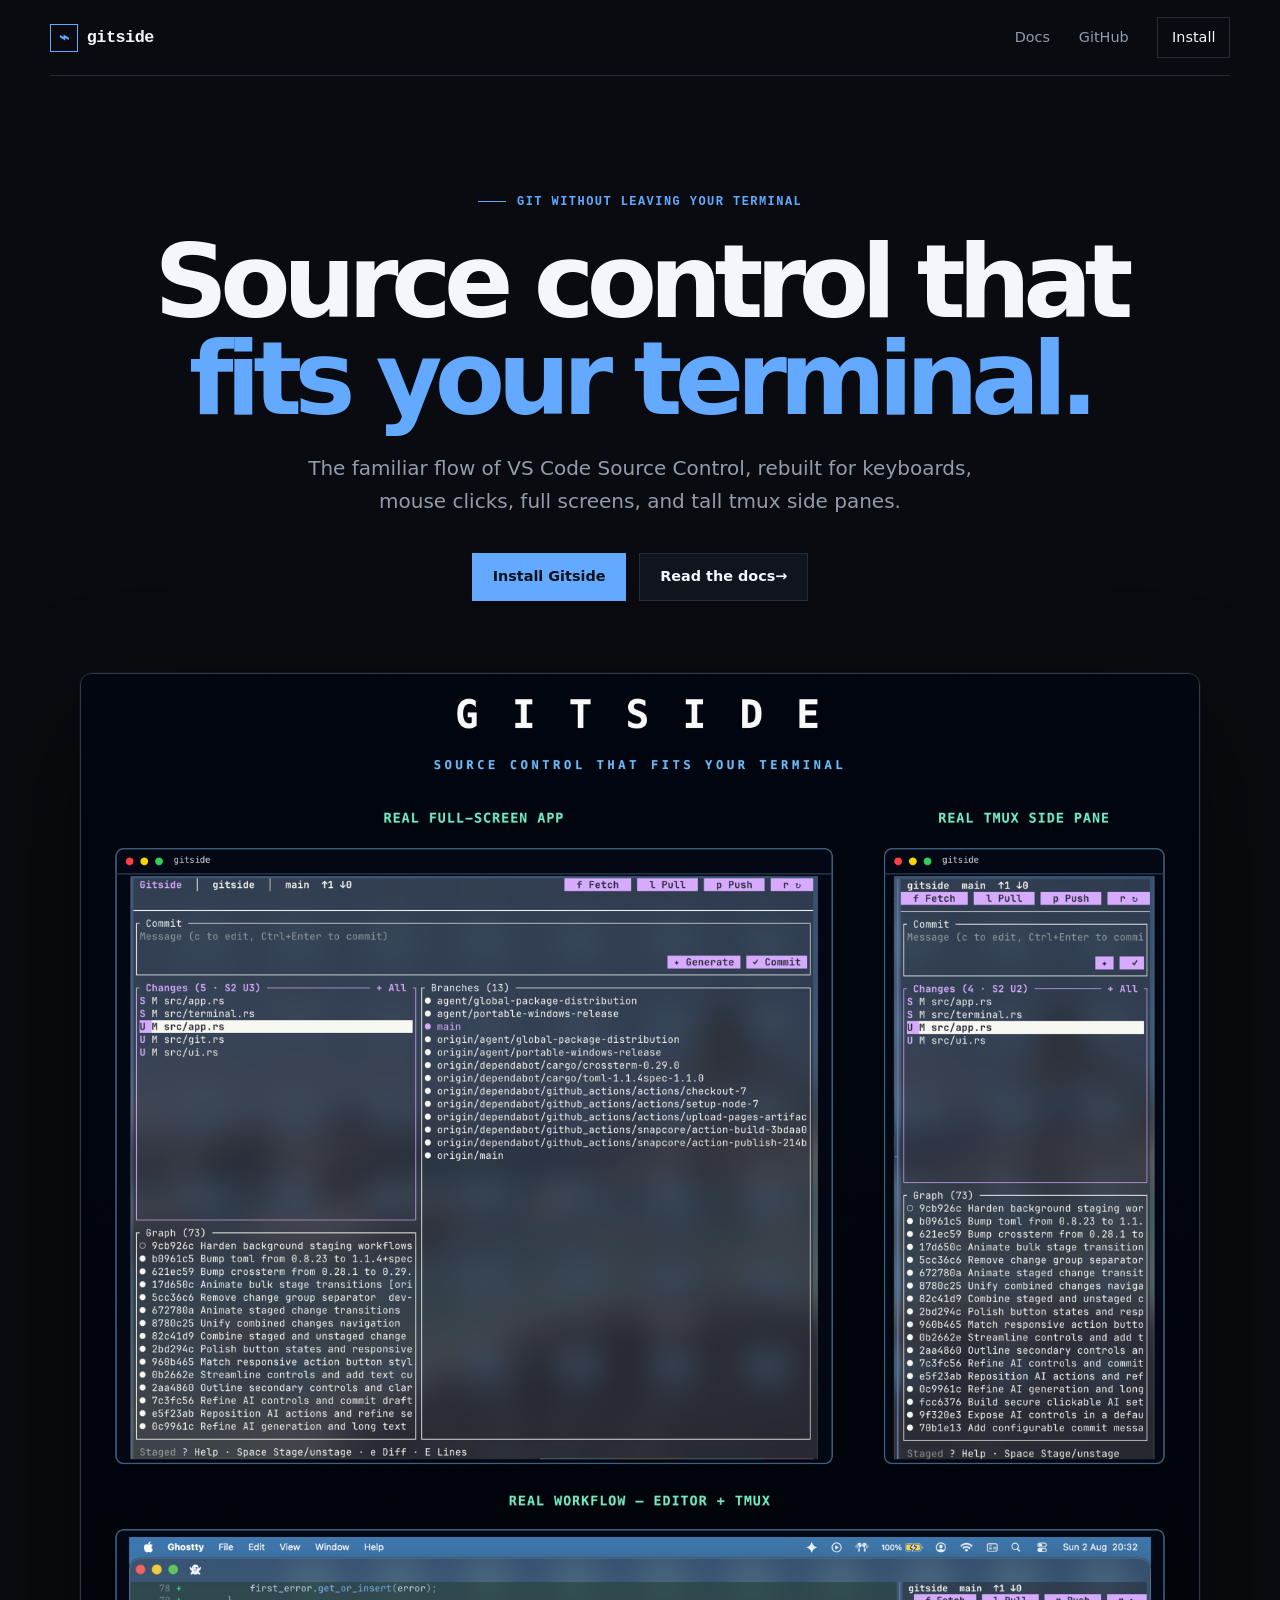
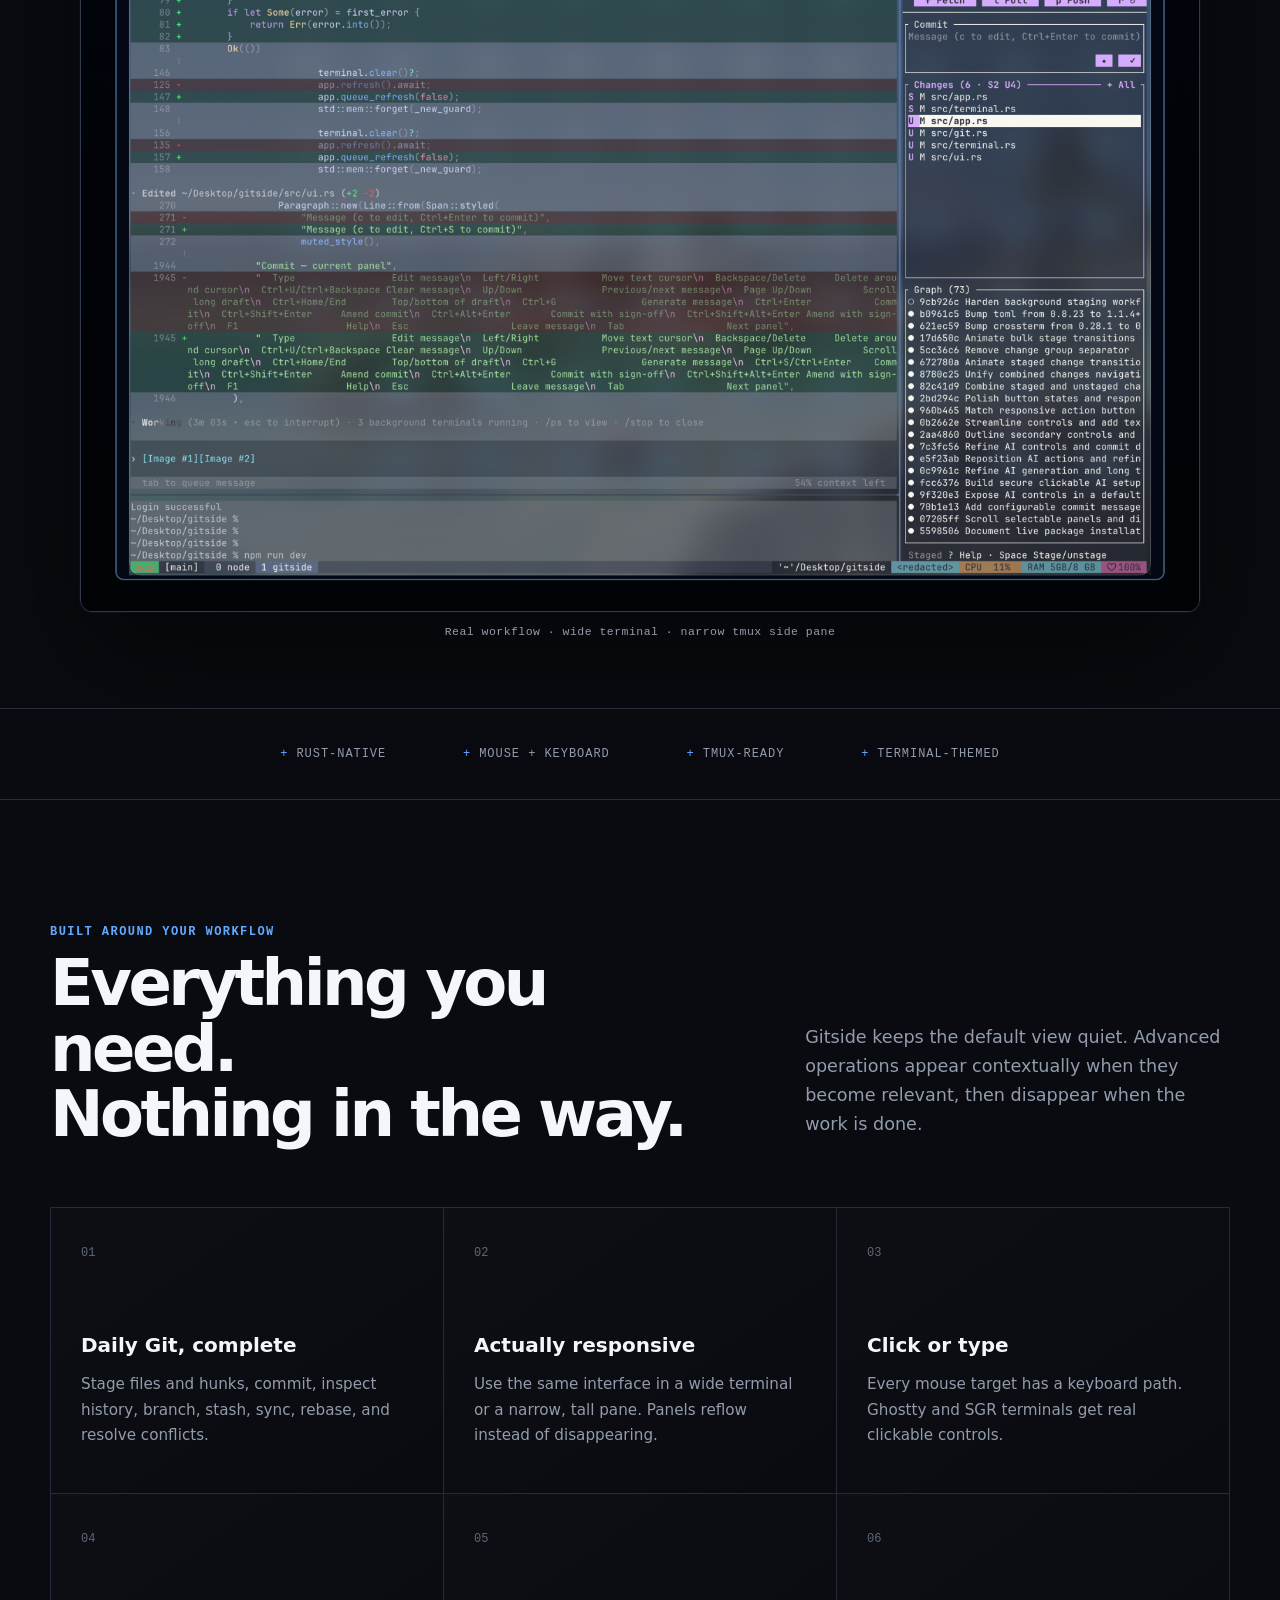
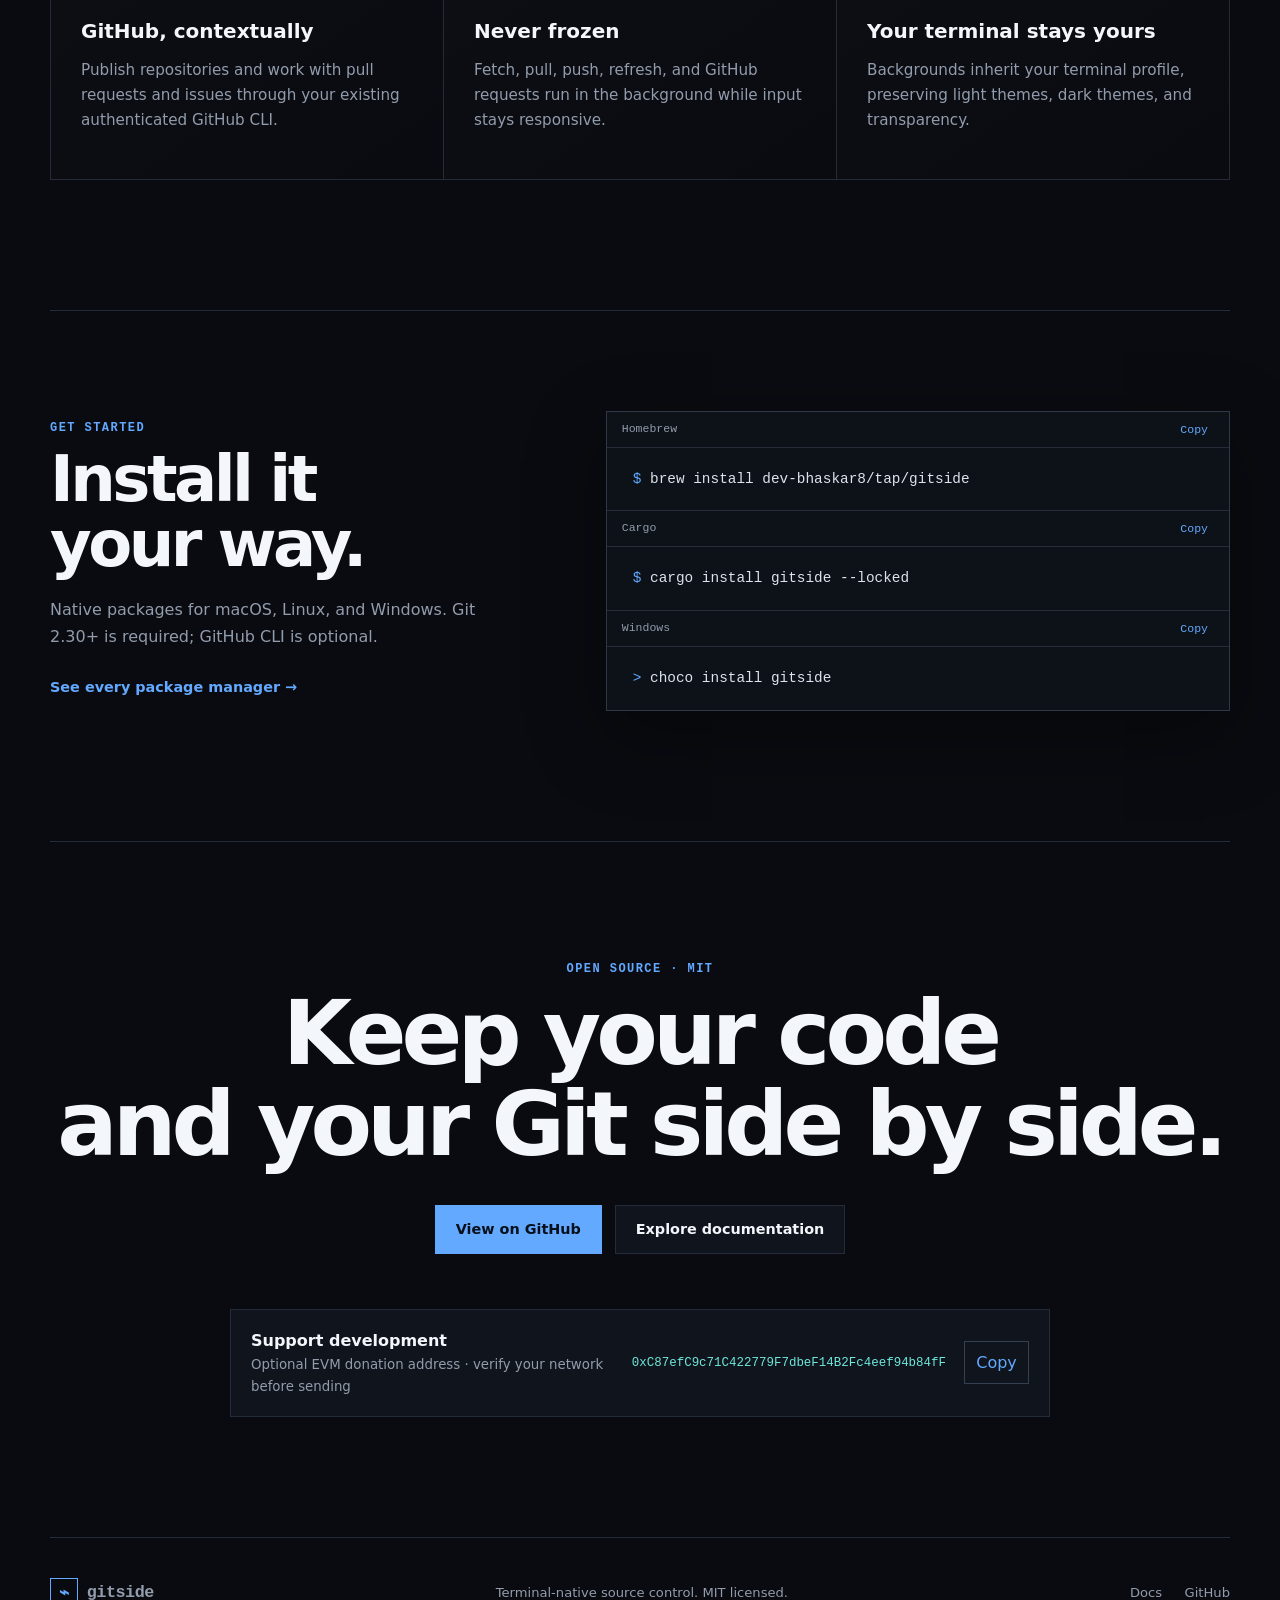
==== site/index.html @ 50fe433f "Harden Git workflows and refresh showcase" ====
<!doctype html>
<html lang="en">
  <head>
    <meta charset="utf-8" />
    <meta name="viewport" content="width=device-width, initial-scale=1" />
    <meta name="theme-color" content="#090b10" />
    <meta name="description" content="Gitside is a responsive, mouse-friendly Git interface for the terminal." />
    <meta property="og:title" content="Gitside — source control that fits your terminal" />
    <meta property="og:description" content="A VS Code-inspired Git interface designed for full screens and narrow tmux panes." />
    <meta property="og:type" content="website" />
    <meta property="og:url" content="https://dev-bhaskar8.github.io/gitside/" />
    <meta property="og:image" content="https://dev-bhaskar8.github.io/gitside/assets/gitside-showcase.png" />
    <meta name="twitter:card" content="summary_large_image" />
    <title>Gitside — terminal source control</title>
    <link rel="stylesheet" href="styles.css" />
    <script src="script.js" defer></script>
  </head>
  <body>
    <a class="skip-link" href="#main">Skip to content</a>
    <header class="site-header">
      <a class="brand" href="./" aria-label="Gitside home"><span class="brand-mark">⌁</span> gitside</a>
      <nav aria-label="Main navigation">
        <a href="docs/">Docs</a>
        <a href="https://github.com/dev-bhaskar8/gitside">GitHub</a>
        <a class="nav-cta" href="#install">Install</a>
      </nav>
    </header>

    <main id="main">
      <section class="hero section-shell">
        <div class="eyebrow"><span></span> Git without leaving your terminal</div>
        <h1>Source control that<br /><em>fits your terminal.</em></h1>
        <p class="hero-copy">The familiar flow of VS Code Source Control, rebuilt for keyboards, mouse clicks, full screens, and tall tmux side panes.</p>
        <div class="hero-actions">
          <a class="button primary" href="#install">Install Gitside</a>
          <a class="button secondary" href="docs/">Read the docs <span aria-hidden="true">→</span></a>
        </div>

        <figure class="product-shot">
          <img src="assets/gitside-showcase.png" alt="Gitside shown full-screen, in a narrow pane, and in a real Ghostty and tmux workflow" width="3200" height="4400" />
          <figcaption>Real workflow · wide terminal · narrow tmux side pane</figcaption>
        </figure>
      </section>

      <section class="proof-strip" aria-label="Product characteristics">
        <span>Rust-native</span><span>Mouse + keyboard</span><span>tmux-ready</span><span>Terminal-themed</span>
      </section>

      <section class="section-shell feature-intro">
        <div><p class="kicker">Built around your workflow</p><h2>Everything you need.<br />Nothing in the way.</h2></div>
        <p>Gitside keeps the default view quiet. Advanced operations appear contextually when they become relevant, then disappear when the work is done.</p>
      </section>

      <section class="feature-grid section-shell">
        <article><span class="feature-number">01</span><h3>Daily Git, complete</h3><p>Stage files and hunks, commit, inspect history, branch, stash, sync, rebase, and resolve conflicts.</p></article>
        <article><span class="feature-number">02</span><h3>Actually responsive</h3><p>Use the same interface in a wide terminal or a narrow, tall pane. Panels reflow instead of disappearing.</p></article>
        <article><span class="feature-number">03</span><h3>Click or type</h3><p>Every mouse target has a keyboard path. Ghostty and SGR terminals get real clickable controls.</p></article>
        <article><span class="feature-number">04</span><h3>GitHub, contextually</h3><p>Publish repositories and work with pull requests and issues through your existing authenticated GitHub CLI.</p></article>
        <article><span class="feature-number">05</span><h3>Never frozen</h3><p>Fetch, pull, push, refresh, and GitHub requests run in the background while input stays responsive.</p></article>
        <article><span class="feature-number">06</span><h3>Your terminal stays yours</h3><p>Backgrounds inherit your terminal profile, preserving light themes, dark themes, and transparency.</p></article>
      </section>

      <section id="install" class="install section-shell">
        <div><p class="kicker">Get started</p><h2>Install it<br />your way.</h2><p>Native packages for macOS, Linux, and Windows. Git 2.30+ is required; GitHub CLI is optional.</p><a class="text-link" href="docs/#install">See every package manager →</a></div>
        <div class="install-card">
          <div class="install-card-top"><span>Homebrew</span><button class="copy" data-copy="brew install dev-bhaskar8/tap/gitside" aria-label="Copy Homebrew command">Copy</button></div>
          <pre><code><span>$</span> brew install dev-bhaskar8/tap/gitside</code></pre>
          <div class="install-card-top"><span>Cargo</span><button class="copy" data-copy="cargo install gitside --locked" aria-label="Copy Cargo command">Copy</button></div>
          <pre><code><span>$</span> cargo install gitside --locked</code></pre>
          <div class="install-card-top"><span>Windows</span><button class="copy" data-copy="choco install gitside" aria-label="Copy Chocolatey command">Copy</button></div>
          <pre><code><span>&gt;</span> choco install gitside</code></pre>
        </div>
      </section>

      <section class="final-cta section-shell">
        <p class="kicker">Open source · MIT</p>
        <h2>Keep your code<br />and your Git side by side.</h2>
        <div class="hero-actions"><a class="button primary" href="https://github.com/dev-bhaskar8/gitside">View on GitHub</a><a class="button secondary" href="docs/">Explore documentation</a></div>
        <div class="support-card">
          <div><span>Support development</span><small>Optional EVM donation address · verify your network before sending</small></div>
          <code>0xC87efC9c71C422779F7dbeF14B2Fc4eef94b84fF</code>
          <button class="copy" data-copy="0xC87efC9c71C422779F7dbeF14B2Fc4eef94b84fF" aria-label="Copy EVM donation address">Copy</button>
        </div>
      </section>
    </main>

    <footer><a class="brand" href="./"><span class="brand-mark">⌁</span> gitside</a><p>Terminal-native source control. MIT licensed.</p><div><a href="docs/">Docs</a><a href="https://github.com/dev-bhaskar8/gitside">GitHub</a></div></footer>
  </body>
</html>
---- site/styles.css ----
:root {
  color-scheme: dark;
  --bg: #090b10;
  --surface: #10141c;
  --surface-2: #151b25;
  --line: #242c39;
  --text: #f3f6fb;
  --muted: #929cac;
  --blue: #62a9ff;
  --cyan: #6ee7dc;
  --orange: #ffb86b;
  --green: #79d991;
  --mono: "SFMono-Regular", Consolas, "Liberation Mono", Menlo, monospace;
  --sans: Inter, ui-sans-serif, system-ui, -apple-system, BlinkMacSystemFont, "Segoe UI", sans-serif;
}

* { box-sizing: border-box; }
html { scroll-behavior: smooth; }
body { margin: 0; background: var(--bg); color: var(--text); font-family: var(--sans); font-size: 16px; line-height: 1.65; }
a { color: inherit; text-decoration: none; }
button { font: inherit; }
.skip-link { position: fixed; left: 1rem; top: -5rem; z-index: 20; padding: .65rem 1rem; background: var(--text); color: var(--bg); }
.skip-link:focus { top: 1rem; }
.section-shell, .site-header, footer { width: min(1180px, calc(100% - 40px)); margin-inline: auto; }
.site-header { height: 76px; display: flex; align-items: center; justify-content: space-between; border-bottom: 1px solid var(--line); }
.brand { display: inline-flex; align-items: center; gap: .55rem; font: 700 1.05rem var(--mono); letter-spacing: -.03em; }
.brand-mark { display: grid; width: 28px; height: 28px; place-items: center; border: 1px solid var(--blue); color: var(--blue); }
nav { display: flex; align-items: center; gap: 1.8rem; font-size: .9rem; color: var(--muted); }
nav a:hover, nav a[aria-current="page"] { color: var(--text); }
.nav-cta { padding: .45rem .85rem; border: 1px solid var(--line); color: var(--text); }
.hero { padding: 108px 0 70px; text-align: center; }
.eyebrow, .kicker { color: var(--blue); font: 700 .75rem var(--mono); letter-spacing: .12em; text-transform: uppercase; }
.eyebrow { display: inline-flex; align-items: center; gap: .7rem; }
.eyebrow span { width: 28px; height: 1px; background: var(--blue); }
h1, h2, h3, p { margin-top: 0; }
h1 { margin: 24px auto 25px; font-size: clamp(3.2rem, 8vw, 7.35rem); line-height: .94; letter-spacing: -.075em; max-width: 1000px; }
h1 em { color: var(--blue); font-style: normal; }
.hero-copy { max-width: 690px; margin: 0 auto; color: var(--muted); font-size: clamp(1.05rem, 2vw, 1.25rem); }
.hero-actions { display: flex; justify-content: center; flex-wrap: wrap; gap: .8rem; margin-top: 35px; }
.button { display: inline-flex; align-items: center; justify-content: center; min-height: 48px; padding: .7rem 1.25rem; border: 1px solid var(--line); font-weight: 700; font-size: .9rem; transition: transform .16s ease, border-color .16s ease; }
.button:hover { transform: translateY(-2px); border-color: var(--blue); }
.button.primary { background: var(--blue); border-color: var(--blue); color: #07101b; }
.button.secondary { background: var(--surface); }
.product-shot{max-width:1120px;margin:72px auto 0}.product-shot img{display:block;width:100%;height:auto;border:1px solid #303a49;border-radius:12px;box-shadow:0 45px 120px rgba(0,0,0,.48),0 0 0 1px rgba(98,169,255,.06)}.product-shot figcaption{margin-top:13px;color:var(--muted);font:.72rem var(--mono);letter-spacing:.04em}
.proof-strip { border-block: 1px solid var(--line); min-height: 92px; display: flex; align-items: center; justify-content: center; gap: clamp(1rem, 6vw, 5.5rem); color: var(--muted); font: .75rem var(--mono); text-transform: uppercase; letter-spacing: .08em; }.proof-strip span::before{content:"+";color:var(--blue);margin-right:.5rem}
.feature-intro { padding: 125px 0 60px; display: grid; grid-template-columns: 1.2fr .8fr; gap: 10%; align-items: end; }.feature-intro h2,.install h2,.final-cta h2{font-size:clamp(2.5rem,5vw,4.5rem);line-height:1.02;letter-spacing:-.055em;margin:.7rem 0 0}.feature-intro>p{color:var(--muted);font-size:1.1rem;margin-bottom:.5rem}
.feature-grid { display:grid;grid-template-columns:repeat(3,1fr);border-top:1px solid var(--line);border-left:1px solid var(--line);margin-bottom:130px}.feature-grid article{min-height:270px;padding:30px;border-right:1px solid var(--line);border-bottom:1px solid var(--line);background:linear-gradient(145deg,rgba(255,255,255,.015),transparent)}.feature-number{color:#5e6877;font: .75rem var(--mono)}.feature-grid h3{font-size:1.25rem;margin:65px 0 10px}.feature-grid p{color:var(--muted);font-size:.95rem}
.install { display:grid;grid-template-columns:.85fr 1.15fr;gap:8%;align-items:center;padding:100px 0 130px;border-top:1px solid var(--line)}.install>div>p:not(.kicker){color:var(--muted);margin-top:20px}.text-link{display:inline-block;margin-top:10px;color:var(--blue);font-weight:700;font-size:.9rem}.install-card,.code-block{position:relative;background:#0d1118;border:1px solid #303846;box-shadow:0 25px 70px rgba(0,0,0,.35)}.install-card-top{display:flex;justify-content:space-between;padding:10px 15px;border-top:1px solid #252d39;border-bottom:1px solid #252d39;color:var(--muted);font:.72rem var(--mono)}.install-card-top:first-child{border-top:0}.copy{background:transparent;border:0;color:var(--blue);cursor:pointer}.install-card pre,.code-block pre{margin:0;padding:18px 26px;overflow:auto;color:#dce3ed;font:clamp(.7rem,1.4vw,.9rem)/1.85 var(--mono)}pre span{color:var(--blue)}
.final-cta { padding:120px 0;text-align:center;border-top:1px solid var(--line)}.final-cta h2{font-size:clamp(3rem,7vw,6.6rem)}
.support-card{max-width:820px;margin:55px auto 0;padding:18px 20px;display:grid;grid-template-columns:1fr auto auto;gap:18px;align-items:center;border:1px solid var(--line);background:var(--surface);text-align:left}.support-card div{display:flex;flex-direction:column}.support-card div span{font-weight:700}.support-card small{color:var(--muted)}.support-card code{font:clamp(.62rem,1.15vw,.78rem) var(--mono);color:var(--cyan);overflow-wrap:anywhere}.support-card .copy{border:1px solid #344052;padding:.45rem .7rem}.docs-support{margin:25px 0;grid-template-columns:1fr auto}.docs-support code{font-size:.78rem}
footer { min-height:110px;border-top:1px solid var(--line);display:flex;align-items:center;justify-content:space-between;color:var(--muted);font-size:.82rem}footer p{margin:0}footer div{display:flex;gap:1.4rem}
.docs-layout{display:grid;grid-template-columns:220px minmax(0,760px);gap:80px;padding:70px 0 120px}.docs-layout aside{position:sticky;top:25px;height:max-content;display:flex;flex-direction:column;gap:.65rem;color:var(--muted);font-size:.88rem}.docs-layout aside strong{color:var(--text);margin-bottom:.5rem}.docs-layout aside a:hover{color:var(--blue)}.docs-content section{scroll-margin-top:25px;padding:0 0 70px;margin-bottom:70px;border-bottom:1px solid var(--line)}.docs-content h1{font-size:clamp(3rem,7vw,5.5rem);text-align:left;margin:16px 0 24px}.docs-content h2{font-size:2rem;letter-spacing:-.04em}.docs-content h3{margin-top:2rem}.docs-content p{color:#adb6c4}.docs-content .lead{font-size:1.18rem}.docs-content a{color:var(--blue);text-decoration:underline;text-underline-offset:3px}.docs-content code:not(pre code),kbd{font: .82em var(--mono);background:var(--surface-2);border:1px solid #303846;padding:.14em .38em;color:#dfe8f5}.code-block{margin:25px 0}.code-block .copy{position:absolute;right:12px;top:10px}.docs-table{display:grid;grid-template-columns:1fr 1fr;border-top:1px solid var(--line);border-left:1px solid var(--line);margin:25px 0}.docs-table div{display:grid;grid-template-columns:130px 1fr;gap:10px;padding:14px;border-right:1px solid var(--line);border-bottom:1px solid var(--line);color:var(--muted)}.package-list{display:grid;grid-template-columns:1fr 1fr;border-top:1px solid var(--line);border-left:1px solid var(--line);margin:25px 0}.package-list div{display:flex;flex-direction:column;gap:8px;padding:14px;border-right:1px solid var(--line);border-bottom:1px solid var(--line)}.package-list code{overflow-wrap:anywhere}
@media(max-width:800px){.section-shell,.site-header,footer{width:min(100% - 28px,1180px)}nav{gap:1rem}nav a:not(.nav-cta){display:none}.hero{padding-top:75px}.product-shot{margin-top:52px}.feature-intro,.install{grid-template-columns:1fr;gap:35px}.feature-grid{grid-template-columns:1fr 1fr}.feature-grid article{min-height:230px}.docs-layout{grid-template-columns:1fr;padding-top:35px}.docs-layout aside{position:static;display:grid;grid-template-columns:repeat(2,1fr);border-bottom:1px solid var(--line);padding-bottom:30px}.docs-layout aside strong{grid-column:1/-1}.docs-table{grid-template-columns:1fr}footer p{display:none}}
@media(max-width:540px){.hero{padding-top:60px}h1{font-size:3.25rem}.hero-copy br{display:none}.product-shot figcaption{font-size:.62rem}.proof-strip{display:grid;grid-template-columns:1fr 1fr;padding:22px 28px;gap:12px}.feature-grid{grid-template-columns:1fr}.feature-grid article{min-height:210px}.feature-grid h3{margin-top:40px}.install{padding-block:80px}.install-card pre{padding:16px;font-size:.64rem}.final-cta{padding-block:90px}.support-card,.docs-support{grid-template-columns:1fr;text-align:center}.support-card div{align-items:center}.support-card .copy{justify-self:center}footer{min-height:150px;align-items:flex-start;padding-block:35px;flex-direction:column}.docs-content h1{font-size:3rem}.docs-table div{grid-template-columns:110px 1fr}.package-list{grid-template-columns:1fr}}
@media(prefers-reduced-motion:reduce){html{scroll-behavior:auto}.button{transition:none}}
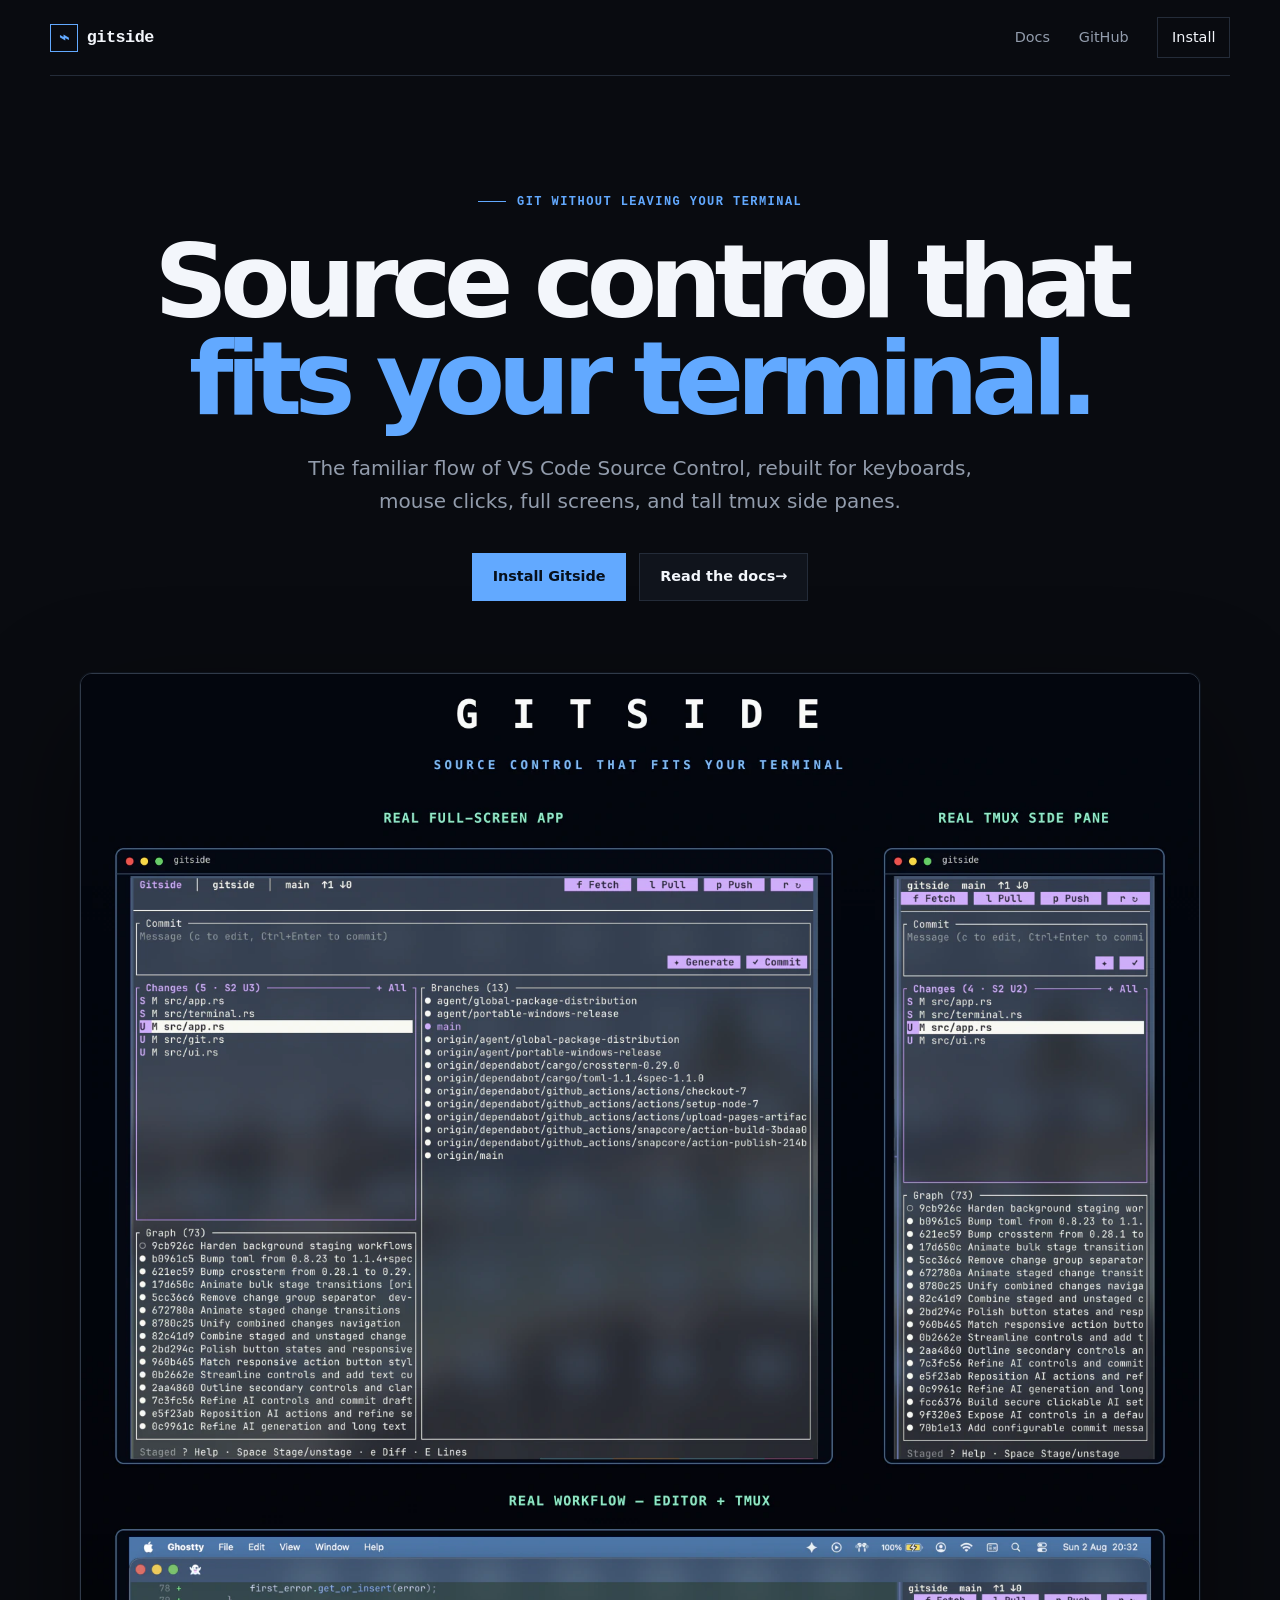
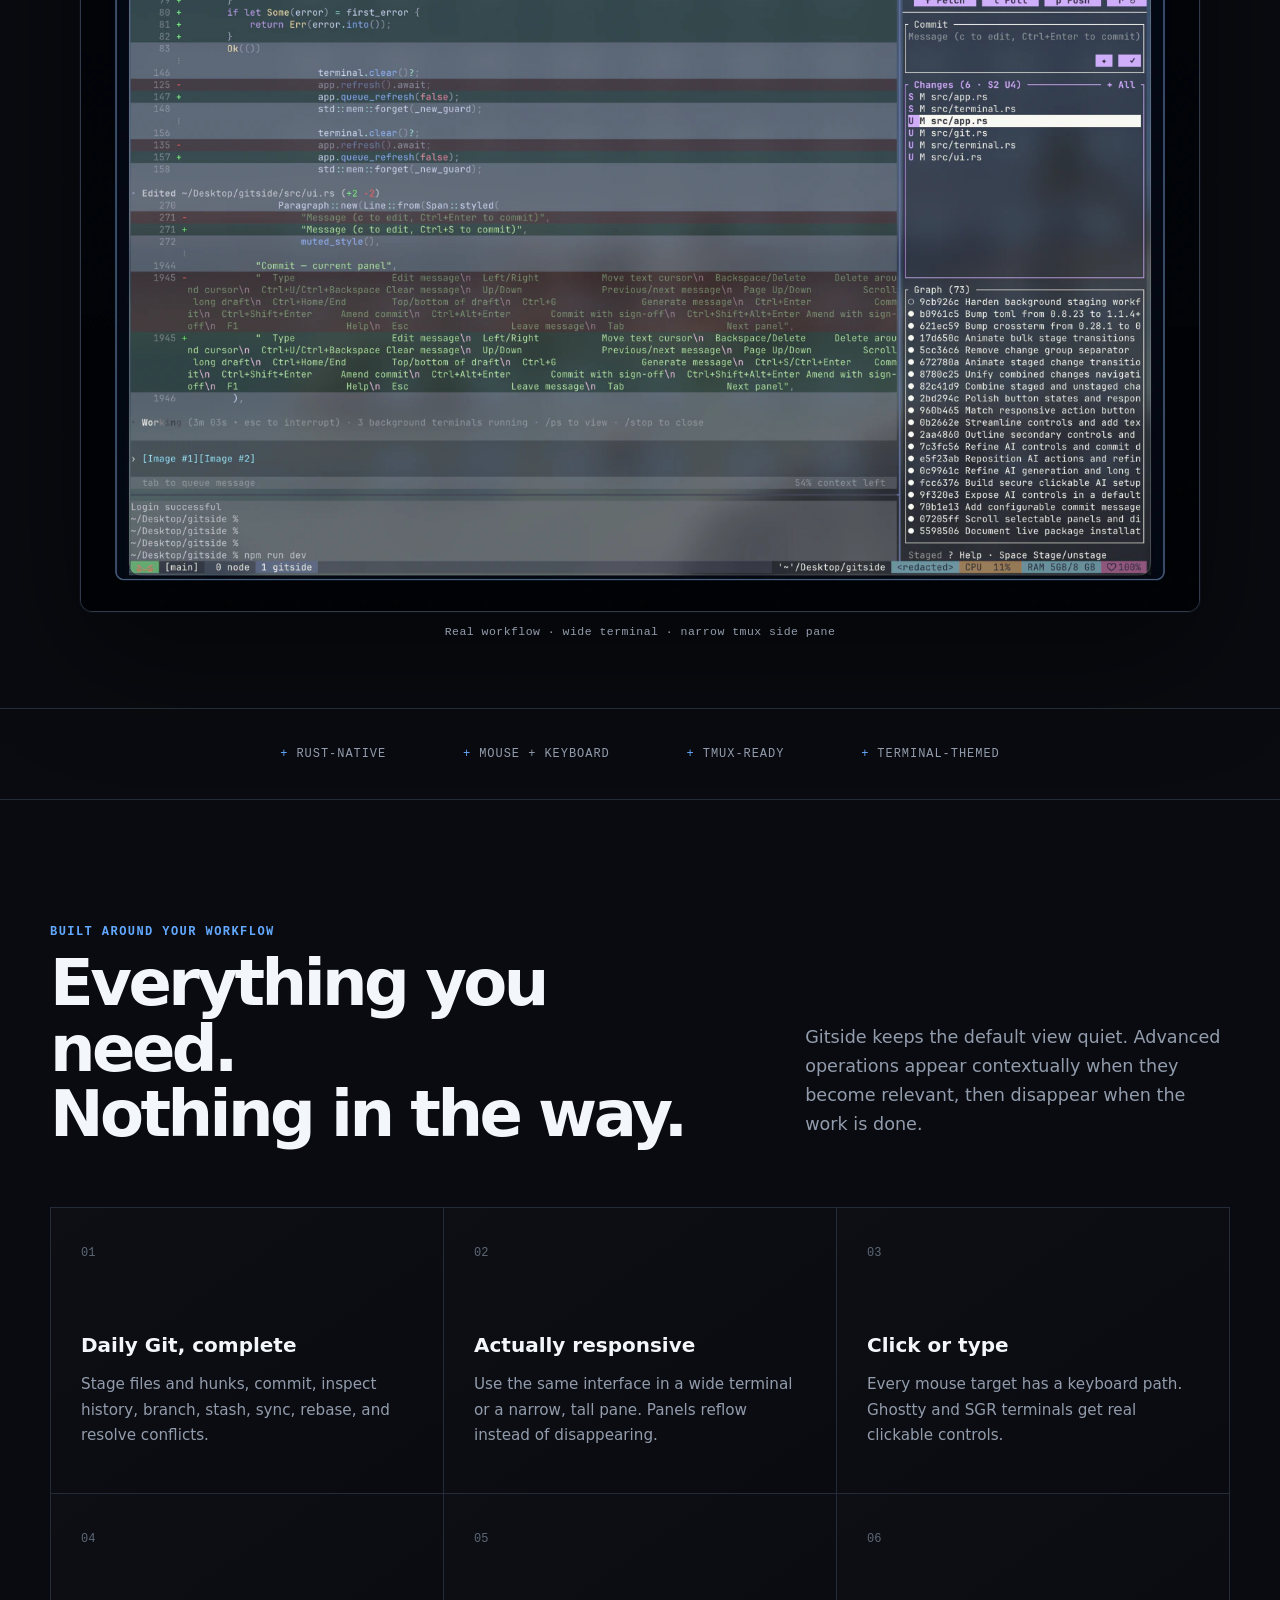
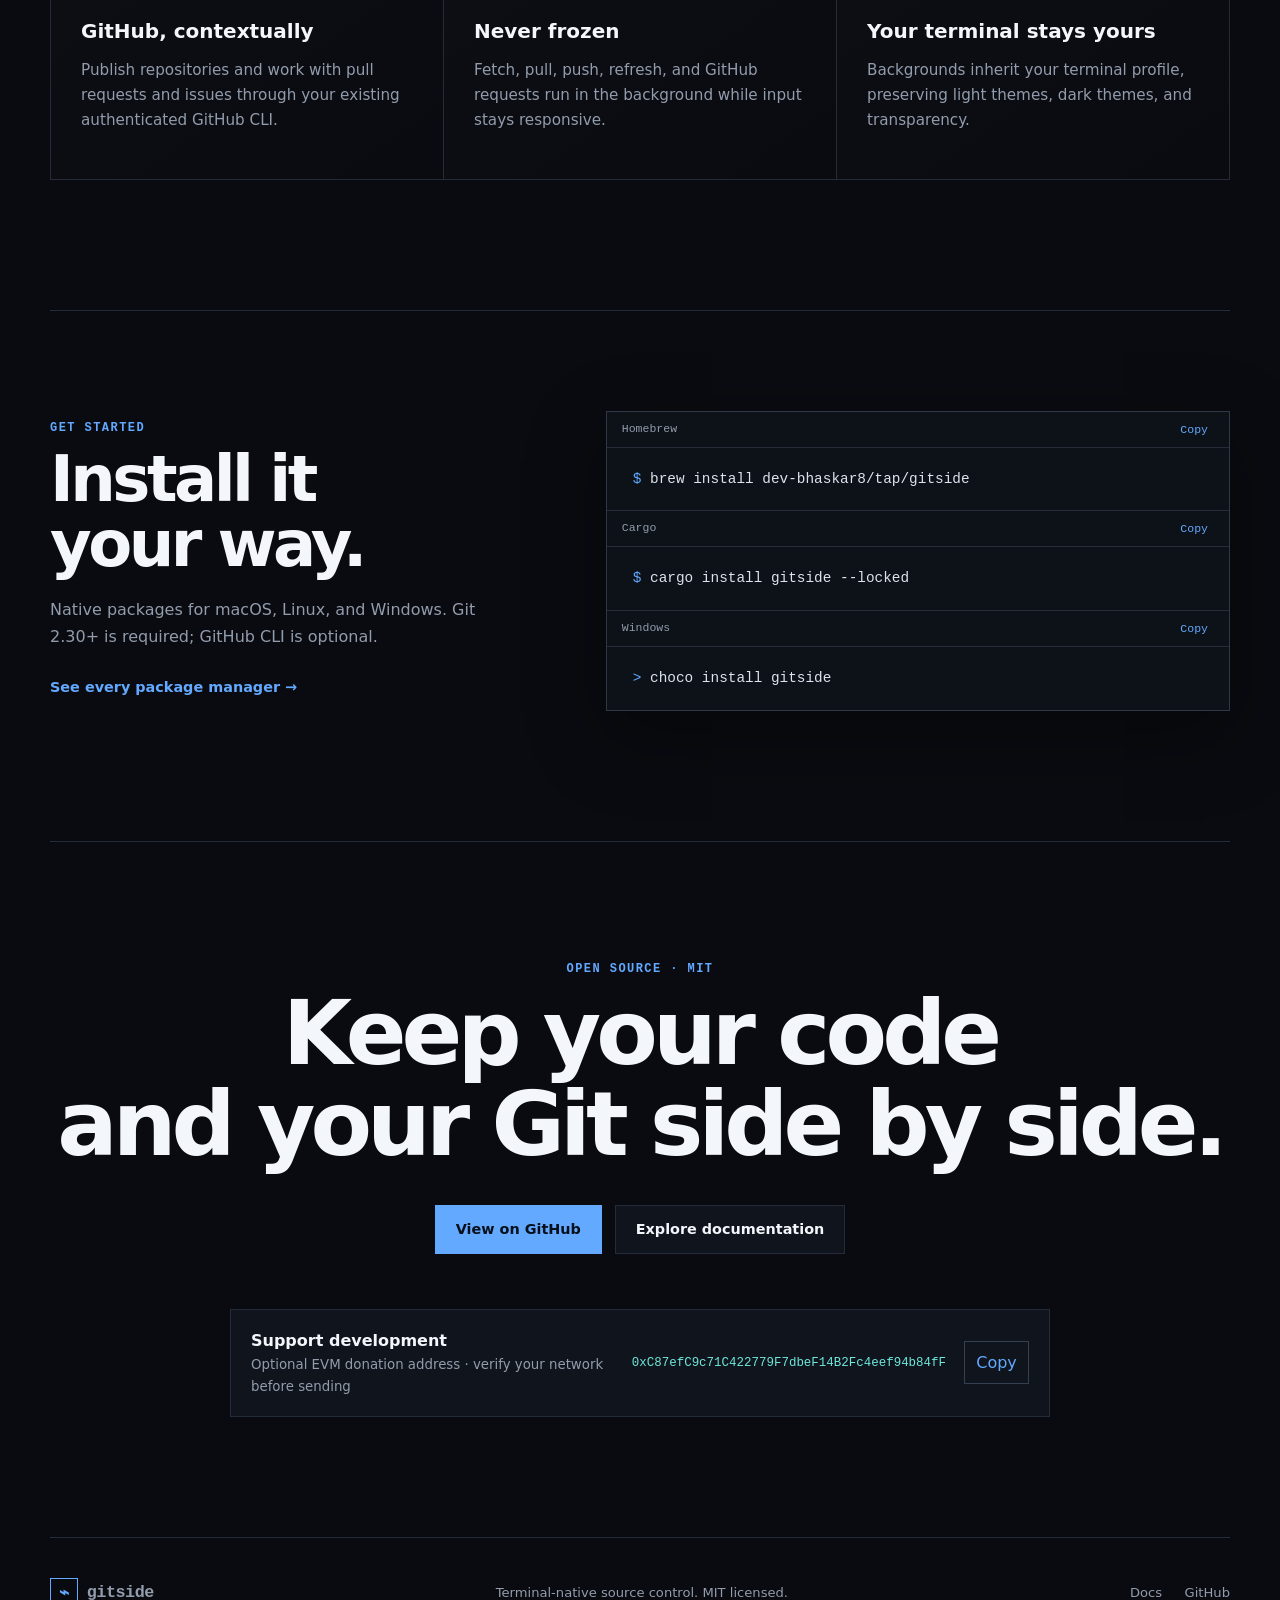
==== commit 5df66a16: "Optimize showcase image delivery" ====
--- a/site/index.html
+++ b/site/index.html
@@ -9,9 +9,14 @@
     <meta property="og:description" content="A VS Code-inspired Git interface designed for full screens and narrow tmux panes." />
     <meta property="og:type" content="website" />
     <meta property="og:url" content="https://dev-bhaskar8.github.io/gitside/" />
-    <meta property="og:image" content="https://dev-bhaskar8.github.io/gitside/assets/gitside-showcase.png" />
+    <meta property="og:image" content="https://dev-bhaskar8.github.io/gitside/assets/gitside-showcase-social.jpg" />
+    <meta property="og:image:type" content="image/jpeg" />
+    <meta property="og:image:width" content="1200" />
+    <meta property="og:image:height" content="1650" />
     <meta name="twitter:card" content="summary_large_image" />
+    <meta name="twitter:image" content="https://dev-bhaskar8.github.io/gitside/assets/gitside-showcase-social.jpg" />
     <title>Gitside — terminal source control</title>
+    <link rel="preload" as="image" href="assets/gitside-showcase-960.webp" imagesrcset="assets/gitside-showcase-960.webp 960w, assets/gitside-showcase-1600.webp 1600w" imagesizes="(max-width: 760px) 94vw, 1180px" type="image/webp" />
     <link rel="stylesheet" href="styles.css" />
     <script src="script.js" defer></script>
   </head>
@@ -37,7 +42,7 @@
         </div>
 
         <figure class="product-shot">
-          <img src="assets/gitside-showcase.png" alt="Gitside shown full-screen, in a narrow pane, and in a real Ghostty and tmux workflow" width="3200" height="4400" />
+          <img src="assets/gitside-showcase-960.webp" srcset="assets/gitside-showcase-960.webp 960w, assets/gitside-showcase-1600.webp 1600w" sizes="(max-width: 760px) 94vw, 1180px" alt="Gitside shown full-screen, in a narrow pane, and in a real Ghostty and tmux workflow" width="1600" height="2200" decoding="async" fetchpriority="high" />
           <figcaption>Real workflow · wide terminal · narrow tmux side pane</figcaption>
         </figure>
       </section>
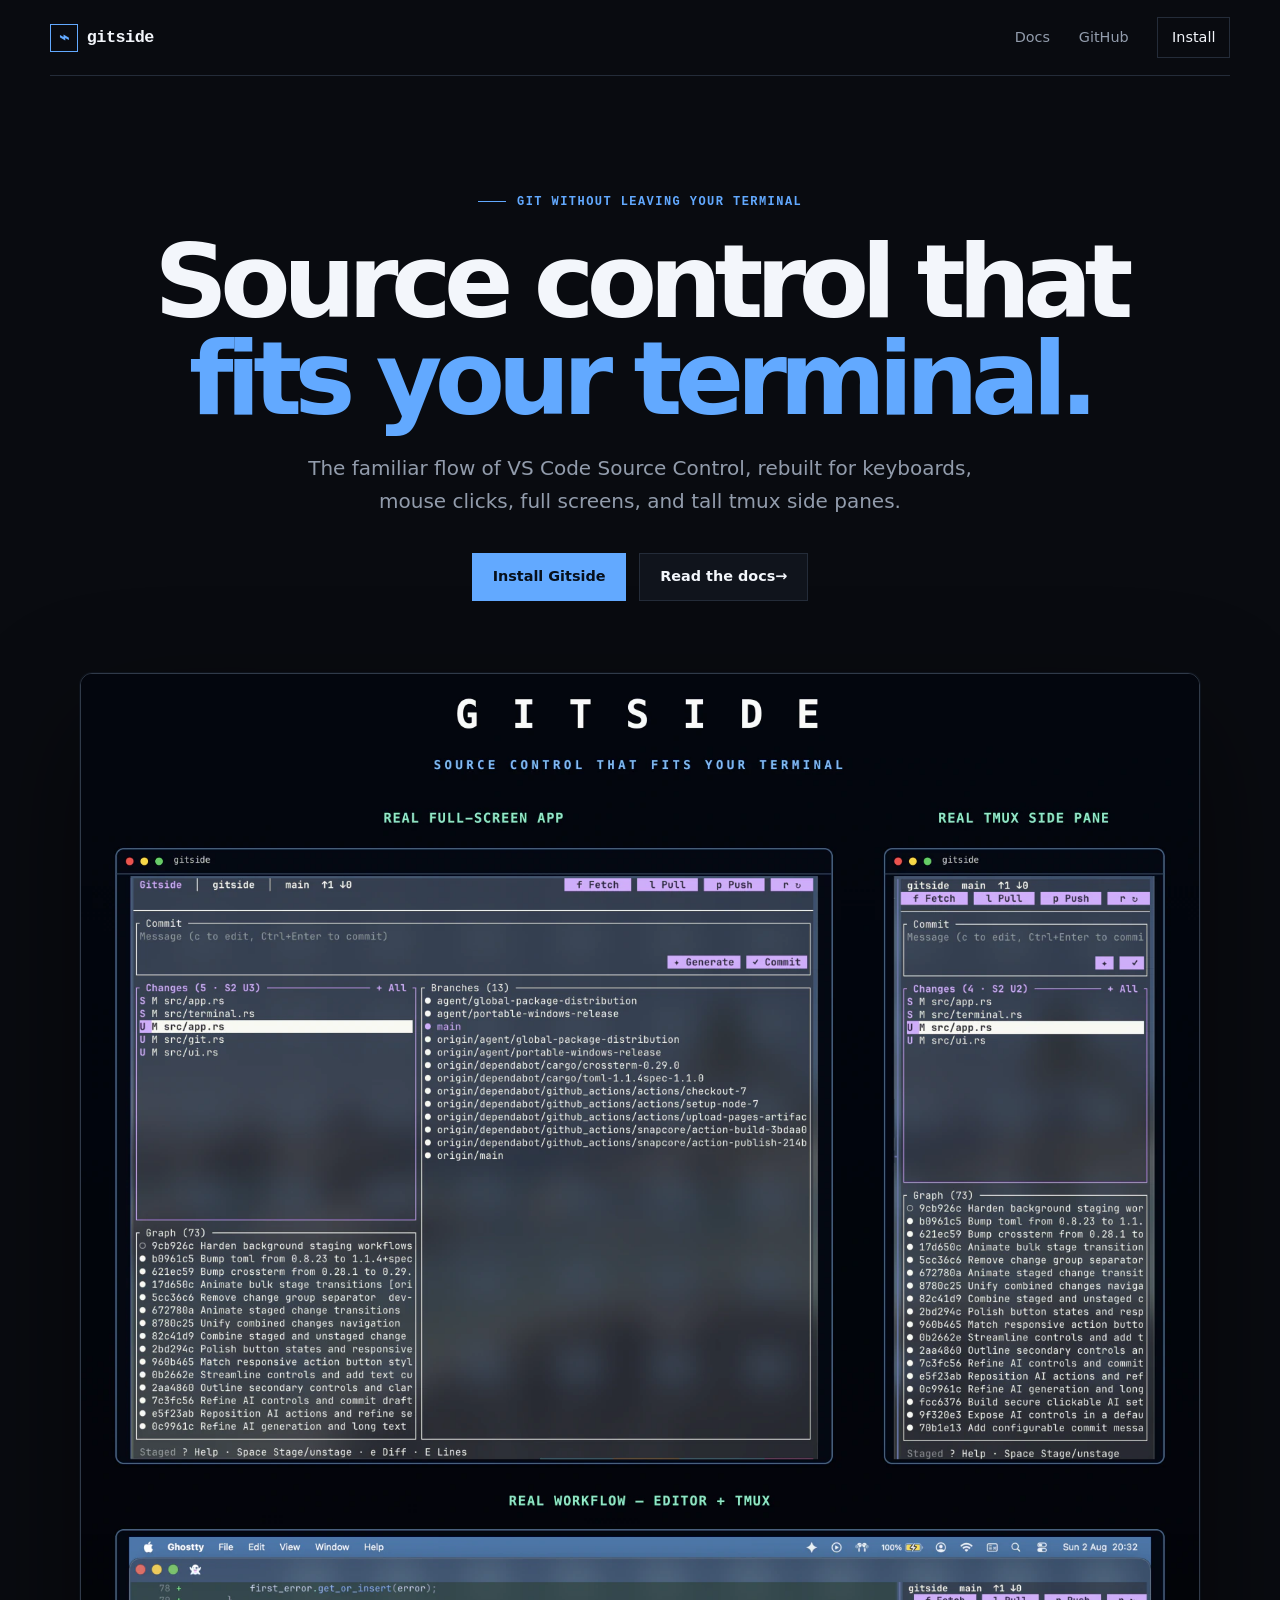
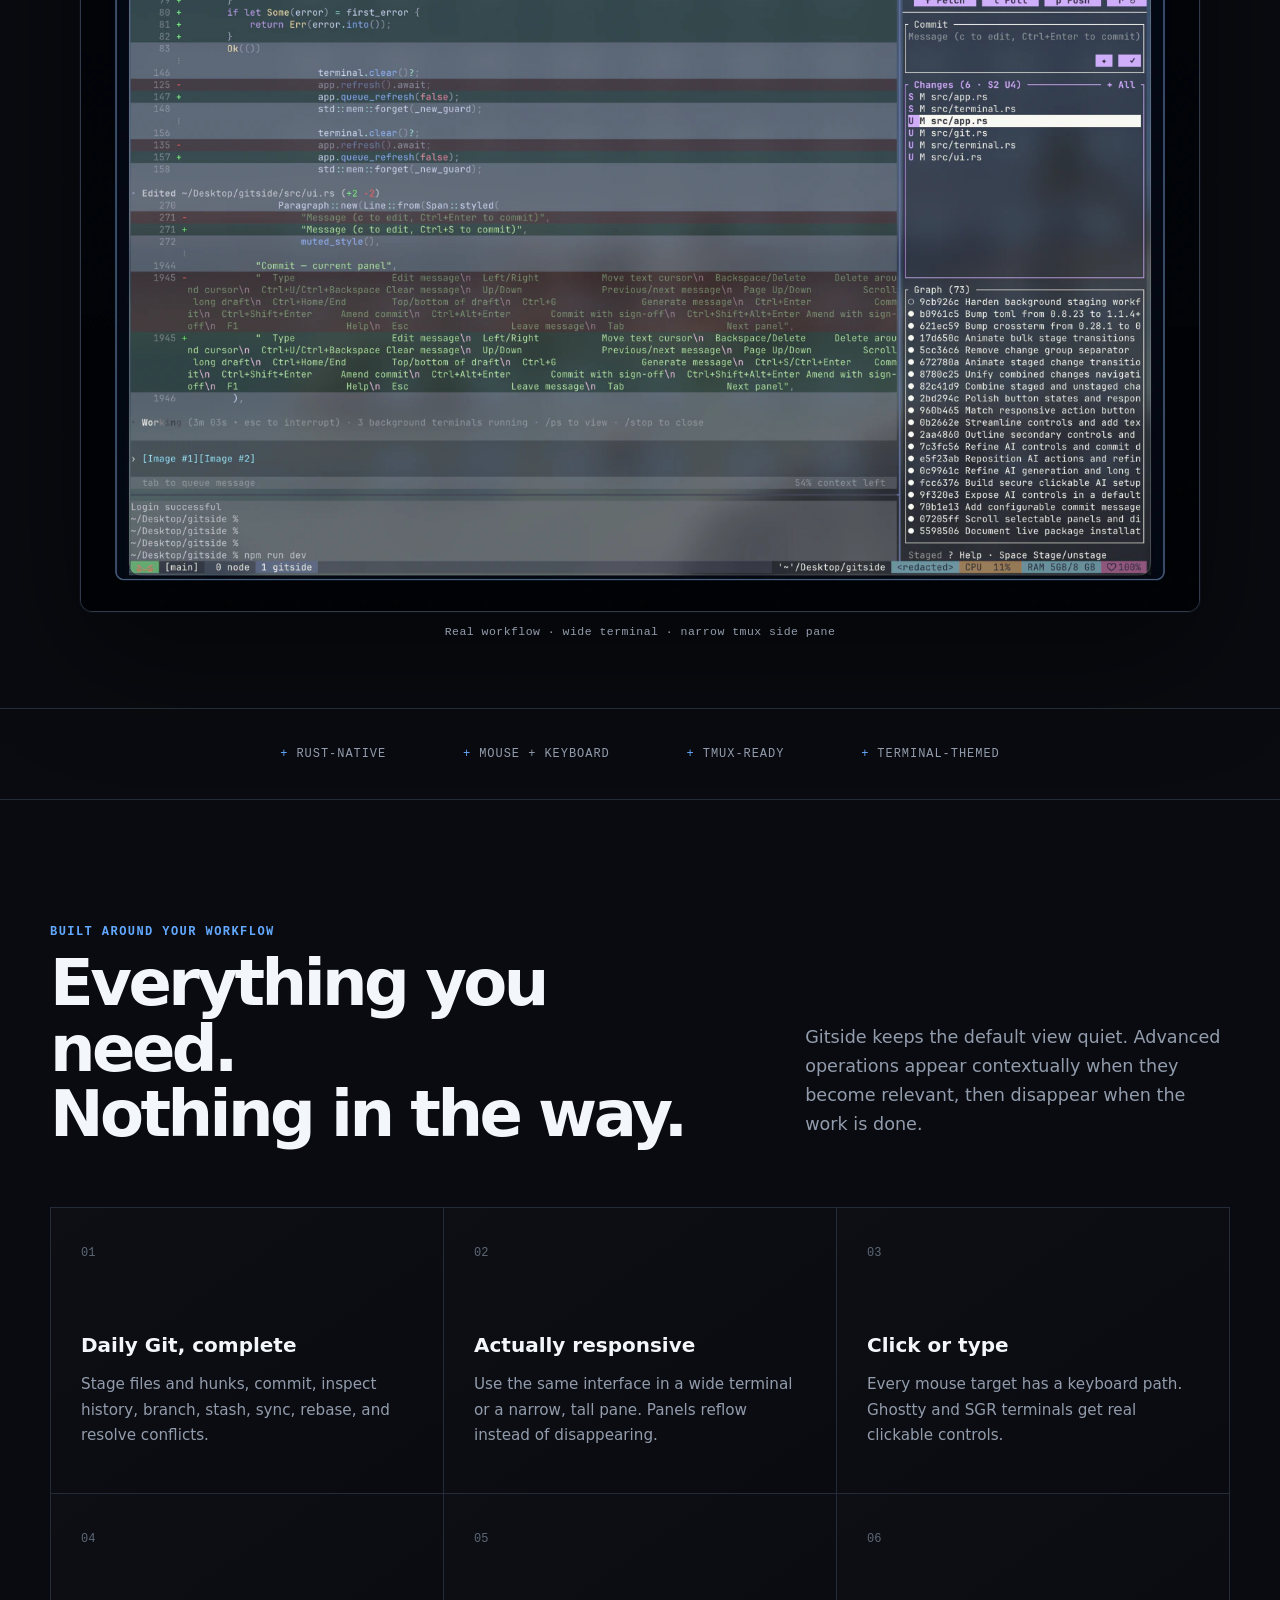
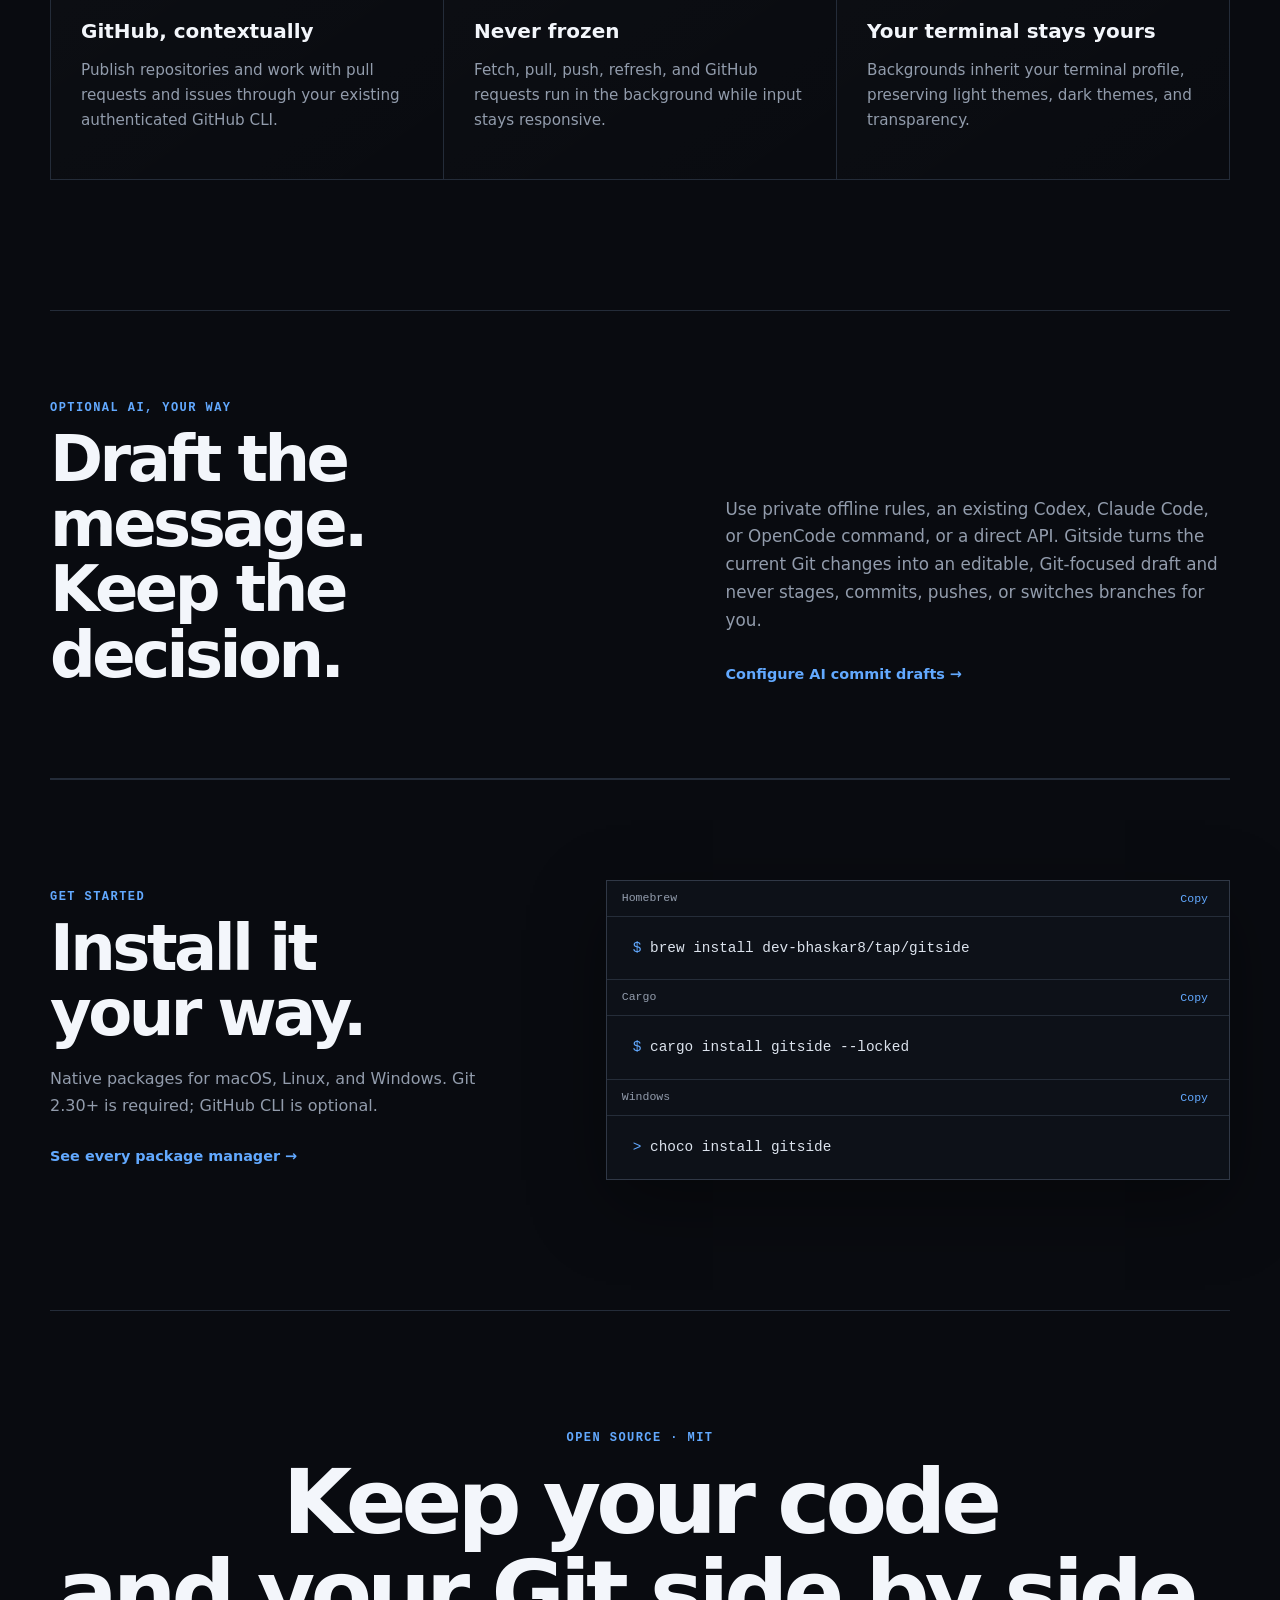
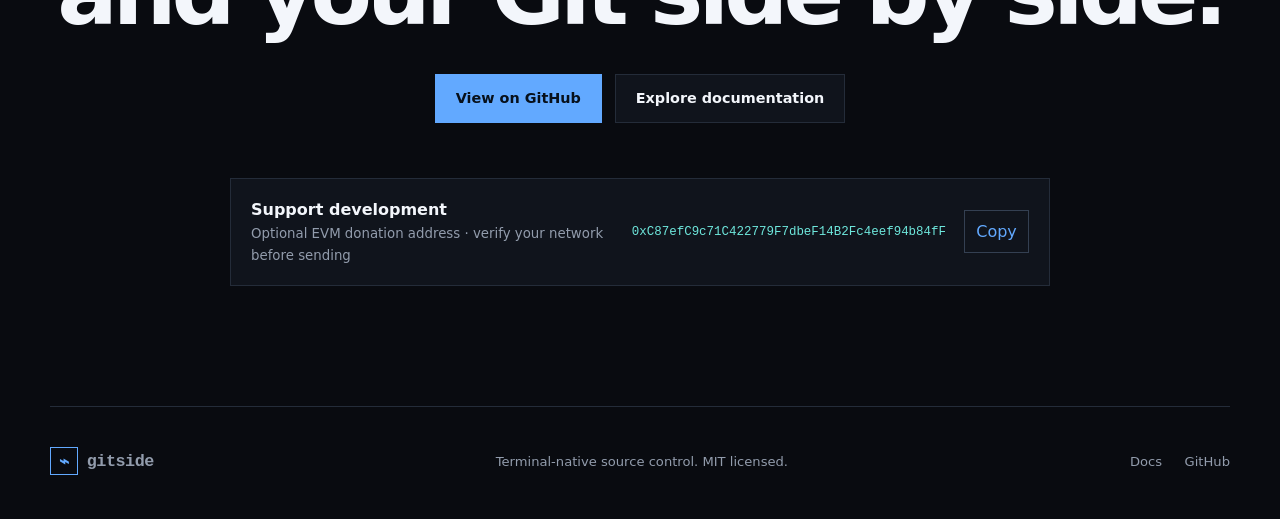
==== commit a0b2dce5: "Document optional AI commit drafts" ====
--- a/site/index.html
+++ b/site/index.html
@@ -65,6 +65,11 @@
         <article><span class="feature-number">06</span><h3>Your terminal stays yours</h3><p>Backgrounds inherit your terminal profile, preserving light themes, dark themes, and transparency.</p></article>
       </section>
 
+      <section id="ai" class="ai-callout section-shell">
+        <div><p class="kicker">Optional AI, your way</p><h2>Draft the message.<br />Keep the decision.</h2></div>
+        <div><p>Use private offline rules, an existing Codex, Claude Code, or OpenCode command, or a direct API. Gitside turns the current Git changes into an editable, Git-focused draft and never stages, commits, pushes, or switches branches for you.</p><a class="text-link" href="docs/#ai">Configure AI commit drafts →</a></div>
+      </section>
+
       <section id="install" class="install section-shell">
         <div><p class="kicker">Get started</p><h2>Install it<br />your way.</h2><p>Native packages for macOS, Linux, and Windows. Git 2.30+ is required; GitHub CLI is optional.</p><a class="text-link" href="docs/#install">See every package manager →</a></div>
         <div class="install-card">
--- a/site/styles.css
+++ b/site/styles.css
@@ -45,11 +45,12 @@
 .proof-strip { border-block: 1px solid var(--line); min-height: 92px; display: flex; align-items: center; justify-content: center; gap: clamp(1rem, 6vw, 5.5rem); color: var(--muted); font: .75rem var(--mono); text-transform: uppercase; letter-spacing: .08em; }.proof-strip span::before{content:"+";color:var(--blue);margin-right:.5rem}
 .feature-intro { padding: 125px 0 60px; display: grid; grid-template-columns: 1.2fr .8fr; gap: 10%; align-items: end; }.feature-intro h2,.install h2,.final-cta h2{font-size:clamp(2.5rem,5vw,4.5rem);line-height:1.02;letter-spacing:-.055em;margin:.7rem 0 0}.feature-intro>p{color:var(--muted);font-size:1.1rem;margin-bottom:.5rem}
 .feature-grid { display:grid;grid-template-columns:repeat(3,1fr);border-top:1px solid var(--line);border-left:1px solid var(--line);margin-bottom:130px}.feature-grid article{min-height:270px;padding:30px;border-right:1px solid var(--line);border-bottom:1px solid var(--line);background:linear-gradient(145deg,rgba(255,255,255,.015),transparent)}.feature-number{color:#5e6877;font: .75rem var(--mono)}.feature-grid h3{font-size:1.25rem;margin:65px 0 10px}.feature-grid p{color:var(--muted);font-size:.95rem}
+.ai-callout{display:grid;grid-template-columns:1.05fr .95fr;gap:10%;align-items:end;padding:90px 0;border-top:1px solid var(--line);border-bottom:1px solid var(--line)}.ai-callout h2{font-size:clamp(2.5rem,5vw,4.5rem);line-height:1.02;letter-spacing:-.055em;margin:.7rem 0 0}.ai-callout>div:last-child{color:var(--muted);font-size:1.05rem}.ai-callout .text-link{margin-top:12px}
 .install { display:grid;grid-template-columns:.85fr 1.15fr;gap:8%;align-items:center;padding:100px 0 130px;border-top:1px solid var(--line)}.install>div>p:not(.kicker){color:var(--muted);margin-top:20px}.text-link{display:inline-block;margin-top:10px;color:var(--blue);font-weight:700;font-size:.9rem}.install-card,.code-block{position:relative;background:#0d1118;border:1px solid #303846;box-shadow:0 25px 70px rgba(0,0,0,.35)}.install-card-top{display:flex;justify-content:space-between;padding:10px 15px;border-top:1px solid #252d39;border-bottom:1px solid #252d39;color:var(--muted);font:.72rem var(--mono)}.install-card-top:first-child{border-top:0}.copy{background:transparent;border:0;color:var(--blue);cursor:pointer}.install-card pre,.code-block pre{margin:0;padding:18px 26px;overflow:auto;color:#dce3ed;font:clamp(.7rem,1.4vw,.9rem)/1.85 var(--mono)}pre span{color:var(--blue)}
 .final-cta { padding:120px 0;text-align:center;border-top:1px solid var(--line)}.final-cta h2{font-size:clamp(3rem,7vw,6.6rem)}
 .support-card{max-width:820px;margin:55px auto 0;padding:18px 20px;display:grid;grid-template-columns:1fr auto auto;gap:18px;align-items:center;border:1px solid var(--line);background:var(--surface);text-align:left}.support-card div{display:flex;flex-direction:column}.support-card div span{font-weight:700}.support-card small{color:var(--muted)}.support-card code{font:clamp(.62rem,1.15vw,.78rem) var(--mono);color:var(--cyan);overflow-wrap:anywhere}.support-card .copy{border:1px solid #344052;padding:.45rem .7rem}.docs-support{margin:25px 0;grid-template-columns:1fr auto}.docs-support code{font-size:.78rem}
 footer { min-height:110px;border-top:1px solid var(--line);display:flex;align-items:center;justify-content:space-between;color:var(--muted);font-size:.82rem}footer p{margin:0}footer div{display:flex;gap:1.4rem}
 .docs-layout{display:grid;grid-template-columns:220px minmax(0,760px);gap:80px;padding:70px 0 120px}.docs-layout aside{position:sticky;top:25px;height:max-content;display:flex;flex-direction:column;gap:.65rem;color:var(--muted);font-size:.88rem}.docs-layout aside strong{color:var(--text);margin-bottom:.5rem}.docs-layout aside a:hover{color:var(--blue)}.docs-content section{scroll-margin-top:25px;padding:0 0 70px;margin-bottom:70px;border-bottom:1px solid var(--line)}.docs-content h1{font-size:clamp(3rem,7vw,5.5rem);text-align:left;margin:16px 0 24px}.docs-content h2{font-size:2rem;letter-spacing:-.04em}.docs-content h3{margin-top:2rem}.docs-content p{color:#adb6c4}.docs-content .lead{font-size:1.18rem}.docs-content a{color:var(--blue);text-decoration:underline;text-underline-offset:3px}.docs-content code:not(pre code),kbd{font: .82em var(--mono);background:var(--surface-2);border:1px solid #303846;padding:.14em .38em;color:#dfe8f5}.code-block{margin:25px 0}.code-block .copy{position:absolute;right:12px;top:10px}.docs-table{display:grid;grid-template-columns:1fr 1fr;border-top:1px solid var(--line);border-left:1px solid var(--line);margin:25px 0}.docs-table div{display:grid;grid-template-columns:130px 1fr;gap:10px;padding:14px;border-right:1px solid var(--line);border-bottom:1px solid var(--line);color:var(--muted)}.package-list{display:grid;grid-template-columns:1fr 1fr;border-top:1px solid var(--line);border-left:1px solid var(--line);margin:25px 0}.package-list div{display:flex;flex-direction:column;gap:8px;padding:14px;border-right:1px solid var(--line);border-bottom:1px solid var(--line)}.package-list code{overflow-wrap:anywhere}
-@media(max-width:800px){.section-shell,.site-header,footer{width:min(100% - 28px,1180px)}nav{gap:1rem}nav a:not(.nav-cta){display:none}.hero{padding-top:75px}.product-shot{margin-top:52px}.feature-intro,.install{grid-template-columns:1fr;gap:35px}.feature-grid{grid-template-columns:1fr 1fr}.feature-grid article{min-height:230px}.docs-layout{grid-template-columns:1fr;padding-top:35px}.docs-layout aside{position:static;display:grid;grid-template-columns:repeat(2,1fr);border-bottom:1px solid var(--line);padding-bottom:30px}.docs-layout aside strong{grid-column:1/-1}.docs-table{grid-template-columns:1fr}footer p{display:none}}
+@media(max-width:800px){.section-shell,.site-header,footer{width:min(100% - 28px,1180px)}nav{gap:1rem}nav a:not(.nav-cta){display:none}.hero{padding-top:75px}.product-shot{margin-top:52px}.feature-intro,.install,.ai-callout{grid-template-columns:1fr;gap:35px}.feature-grid{grid-template-columns:1fr 1fr}.feature-grid article{min-height:230px}.docs-layout{grid-template-columns:1fr;padding-top:35px}.docs-layout aside{position:static;display:grid;grid-template-columns:repeat(2,1fr);border-bottom:1px solid var(--line);padding-bottom:30px}.docs-layout aside strong{grid-column:1/-1}.docs-table{grid-template-columns:1fr}footer p{display:none}}
 @media(max-width:540px){.hero{padding-top:60px}h1{font-size:3.25rem}.hero-copy br{display:none}.product-shot figcaption{font-size:.62rem}.proof-strip{display:grid;grid-template-columns:1fr 1fr;padding:22px 28px;gap:12px}.feature-grid{grid-template-columns:1fr}.feature-grid article{min-height:210px}.feature-grid h3{margin-top:40px}.install{padding-block:80px}.install-card pre{padding:16px;font-size:.64rem}.final-cta{padding-block:90px}.support-card,.docs-support{grid-template-columns:1fr;text-align:center}.support-card div{align-items:center}.support-card .copy{justify-self:center}footer{min-height:150px;align-items:flex-start;padding-block:35px;flex-direction:column}.docs-content h1{font-size:3rem}.docs-table div{grid-template-columns:110px 1fr}.package-list{grid-template-columns:1fr}}
 @media(prefers-reduced-motion:reduce){html{scroll-behavior:auto}.button{transition:none}}
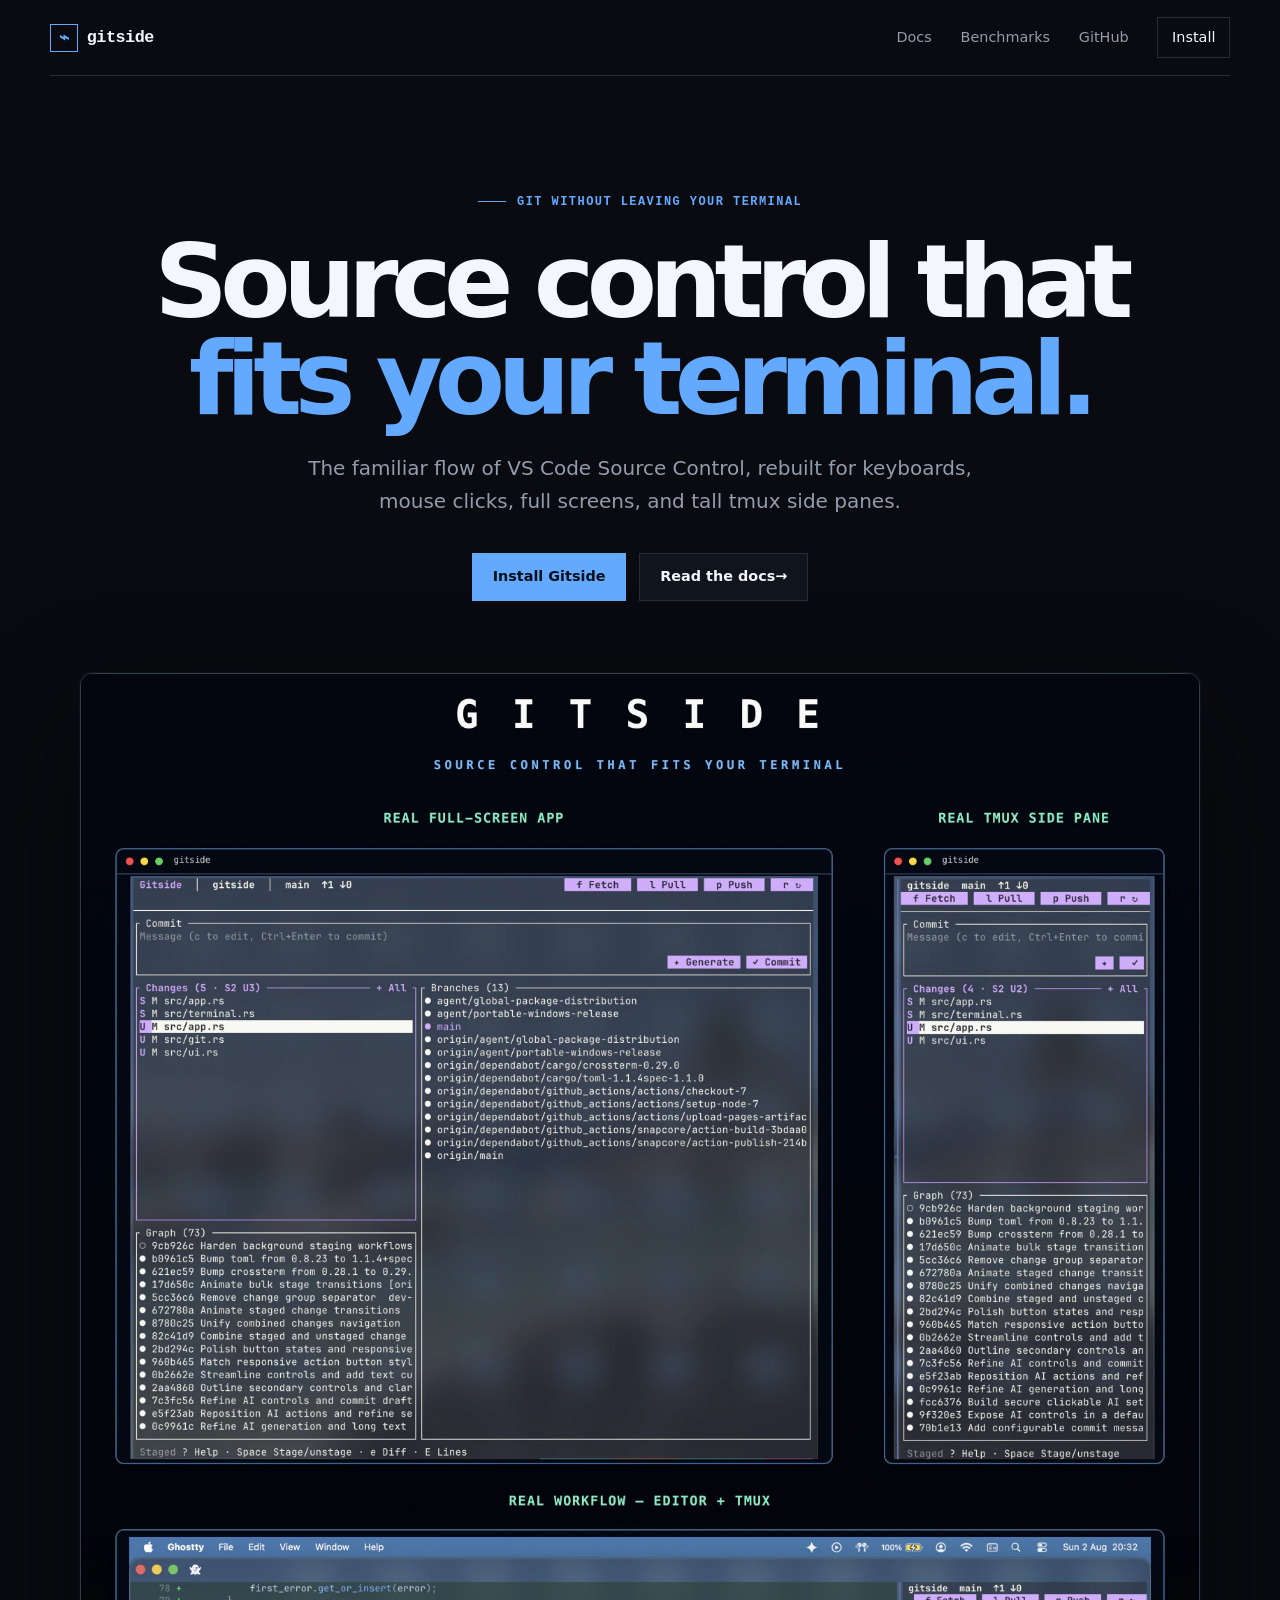
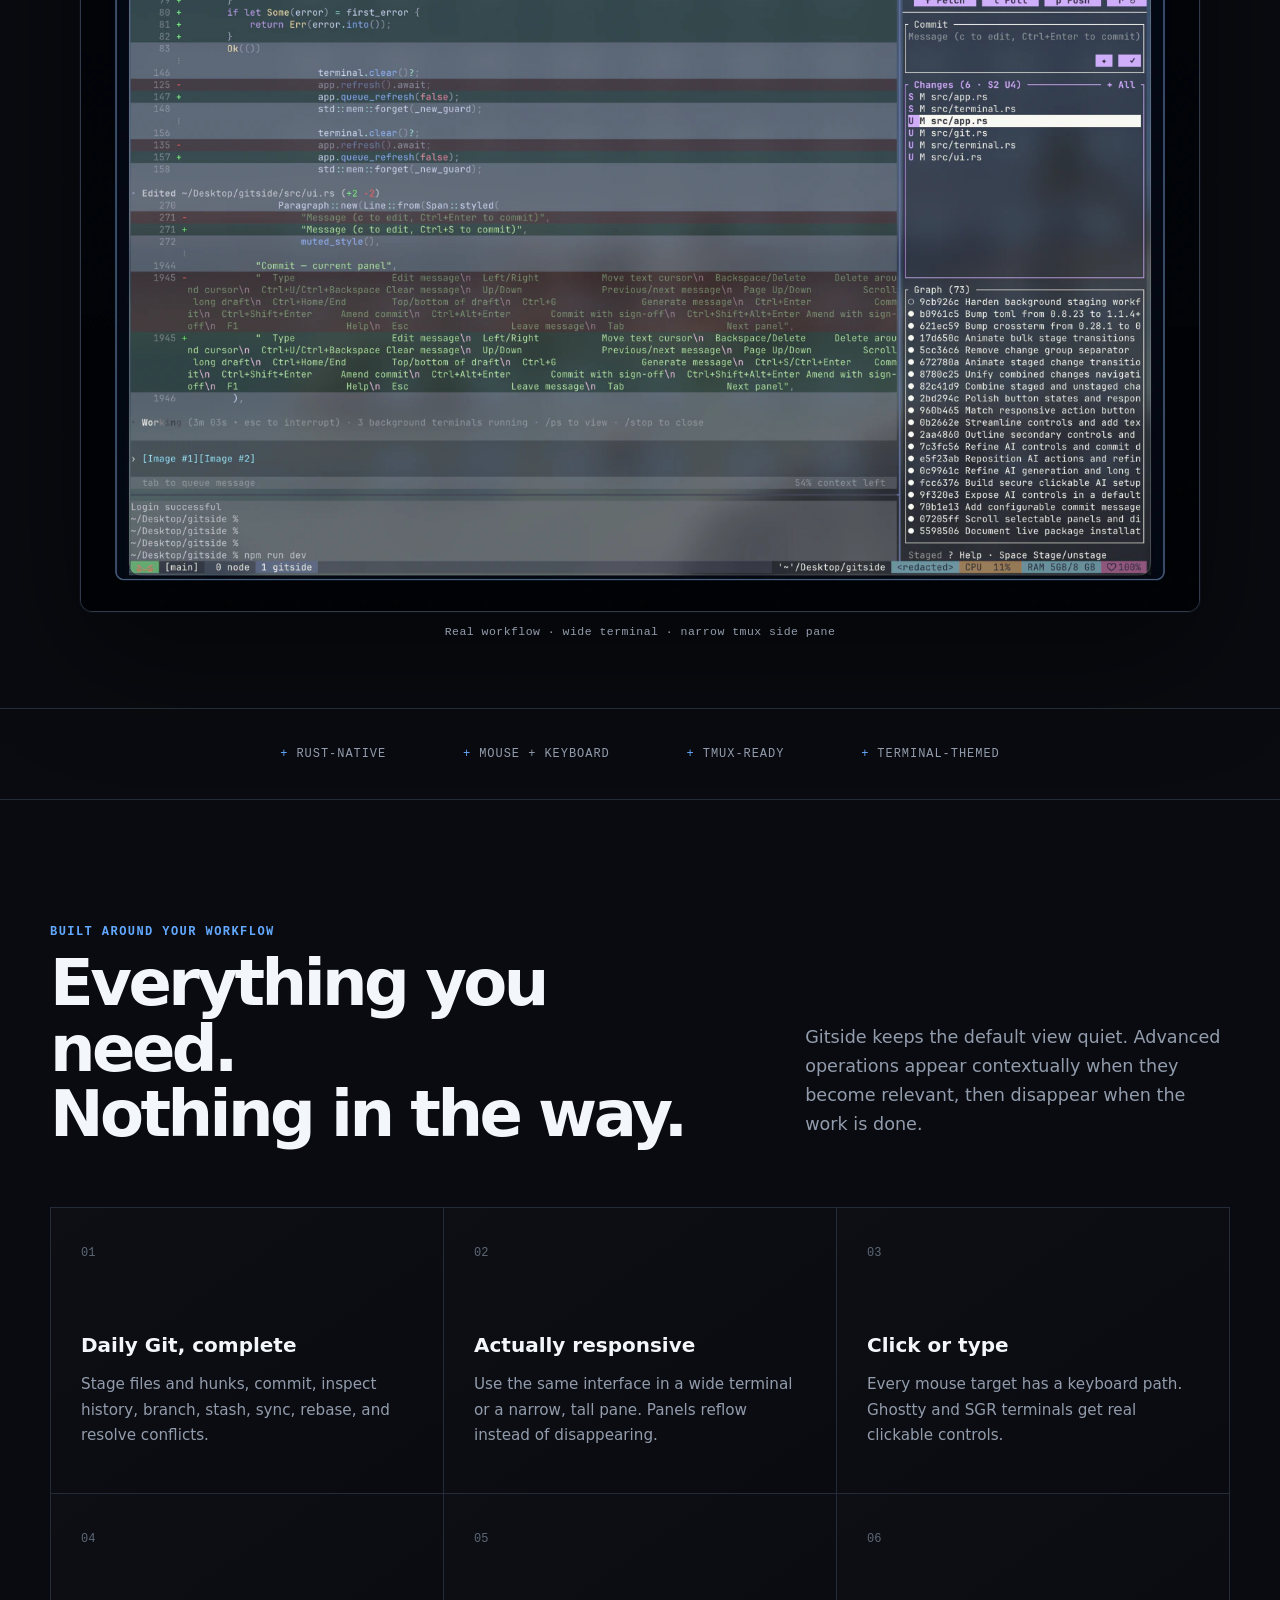
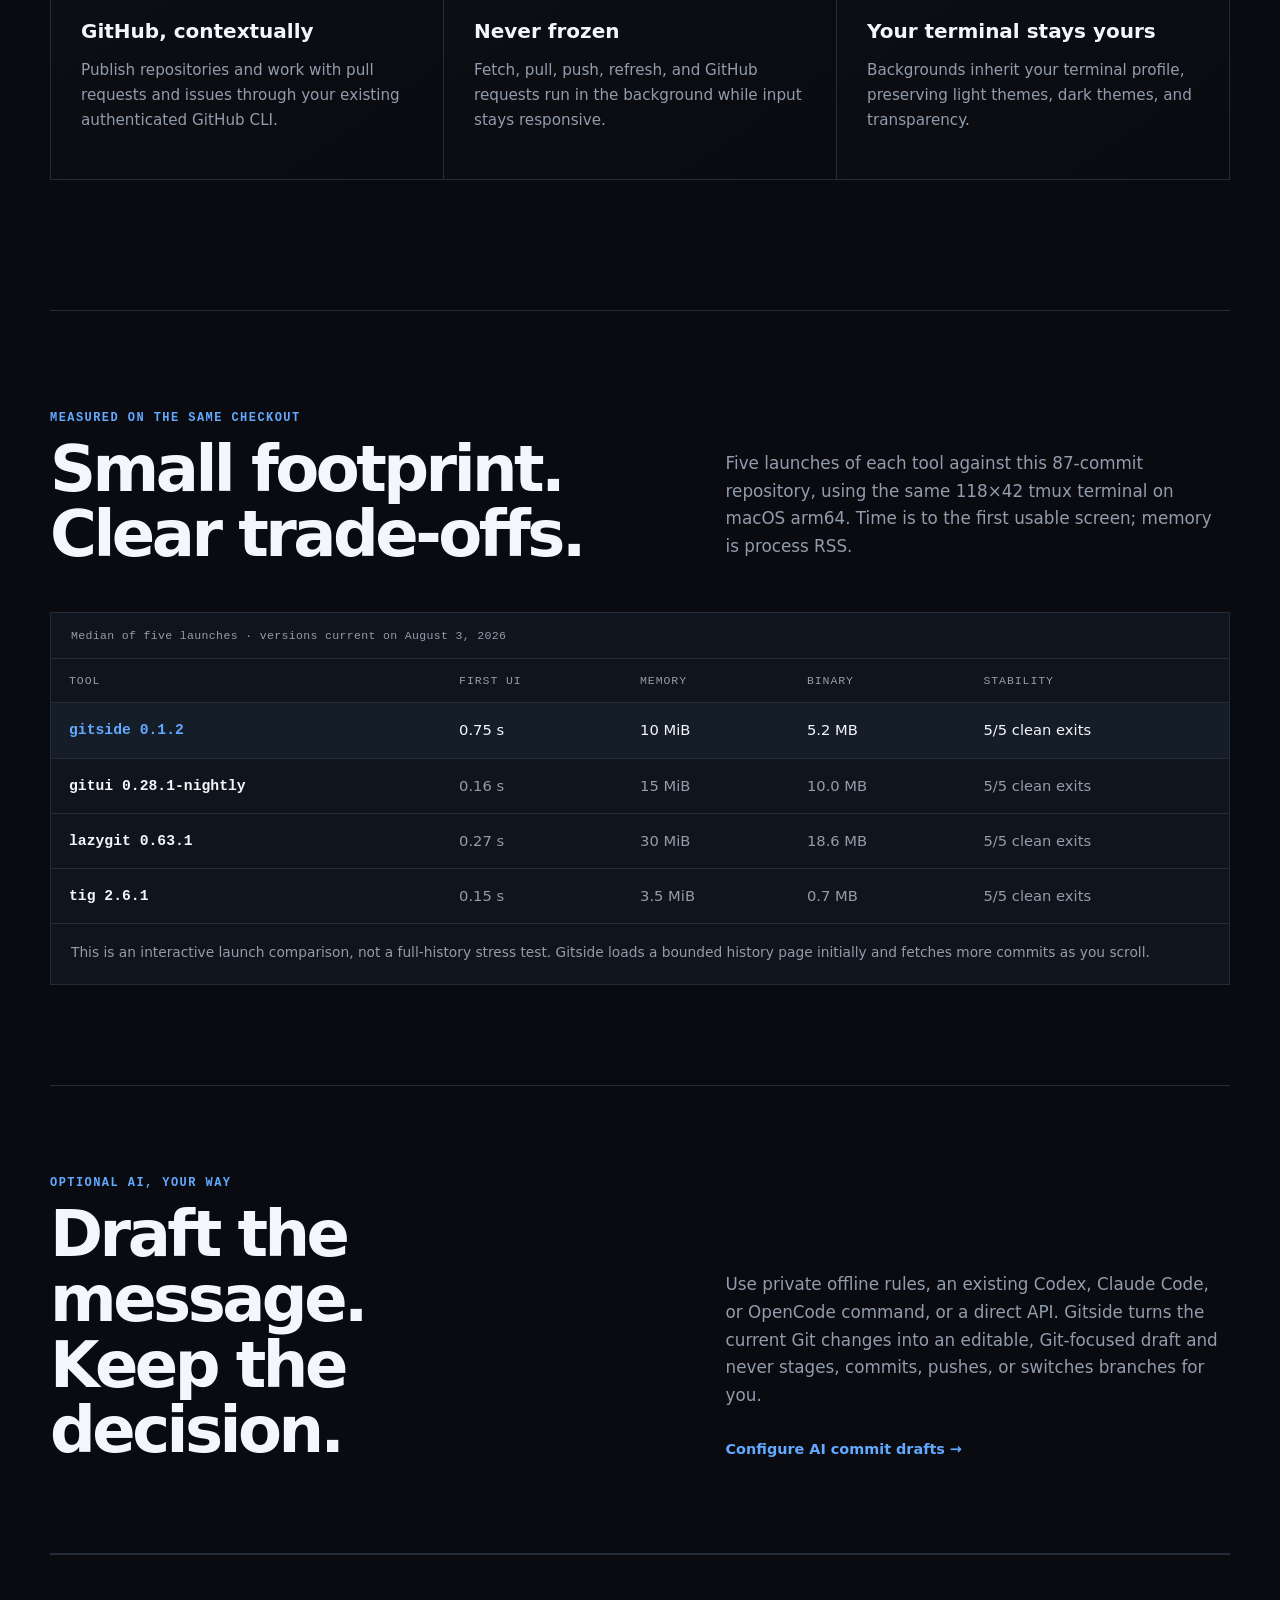
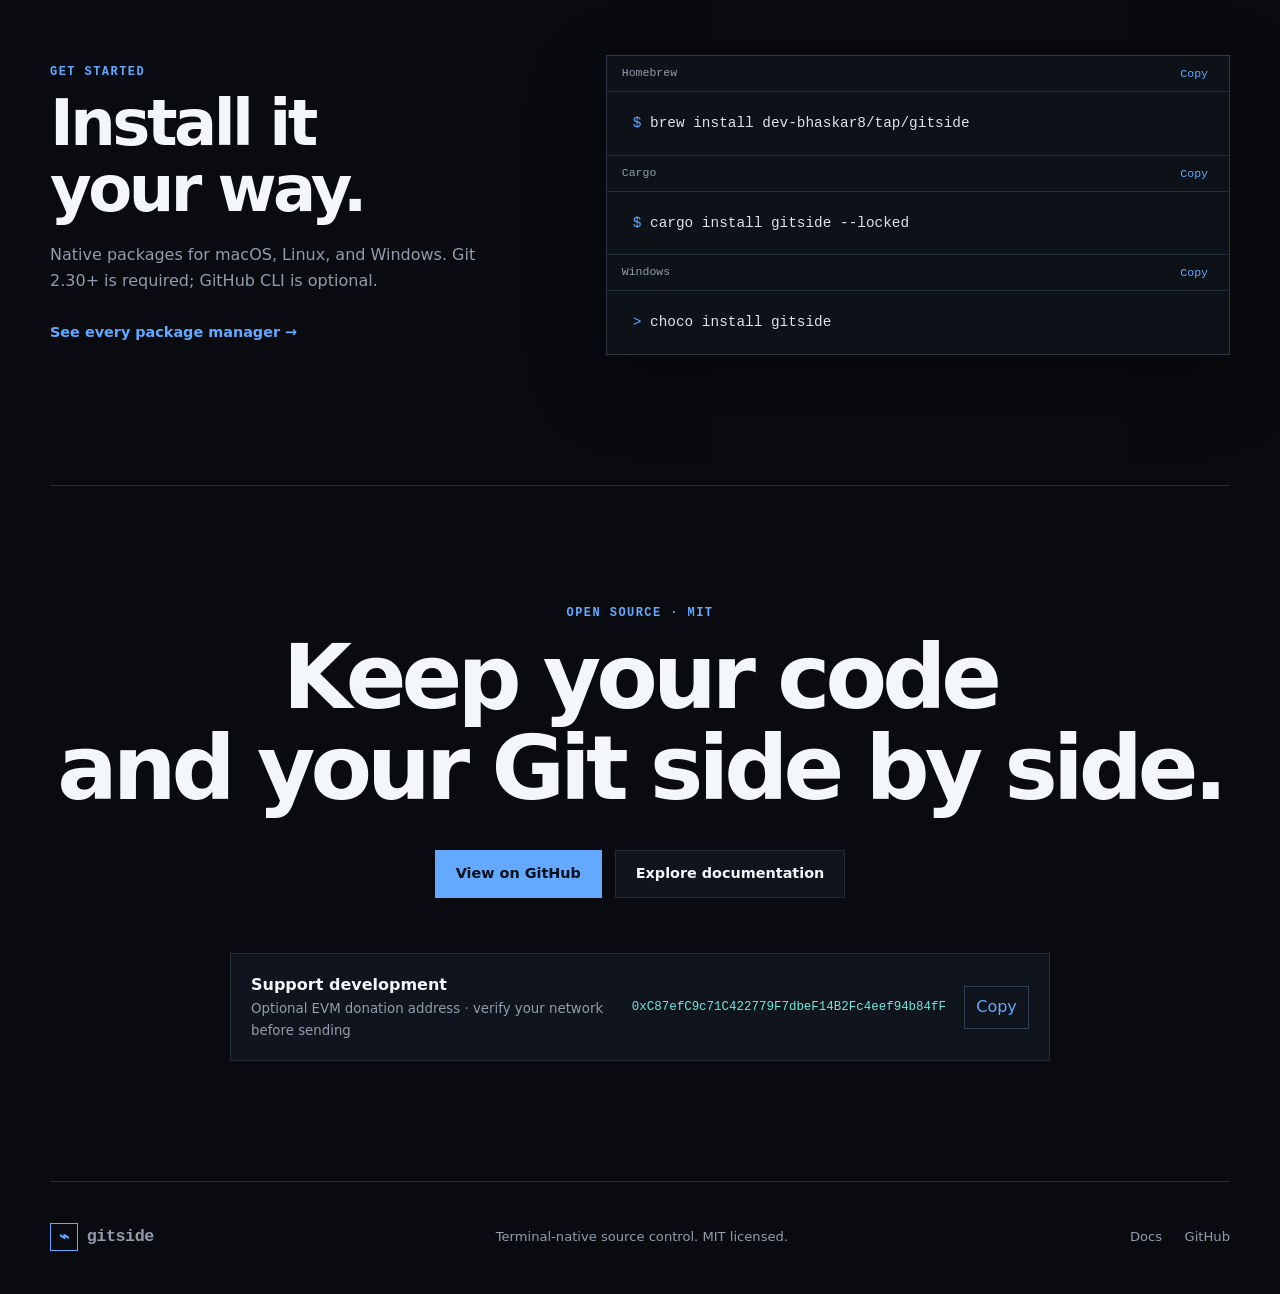
==== commit e340da48: "Document same-repository benchmark results" ====
--- a/site/index.html
+++ b/site/index.html
@@ -26,6 +26,7 @@
       <a class="brand" href="./" aria-label="Gitside home"><span class="brand-mark">⌁</span> gitside</a>
       <nav aria-label="Main navigation">
         <a href="docs/">Docs</a>
+        <a href="#benchmarks">Benchmarks</a>
         <a href="https://github.com/dev-bhaskar8/gitside">GitHub</a>
         <a class="nav-cta" href="#install">Install</a>
       </nav>
@@ -65,6 +66,28 @@
         <article><span class="feature-number">06</span><h3>Your terminal stays yours</h3><p>Backgrounds inherit your terminal profile, preserving light themes, dark themes, and transparency.</p></article>
       </section>
 
+      <section id="benchmarks" class="benchmark section-shell">
+        <div class="benchmark-intro">
+          <div><p class="kicker">Measured on the same checkout</p><h2>Small footprint.<br />Clear trade-offs.</h2></div>
+          <p>Five launches of each tool against this 87-commit repository, using the same 118×42 tmux terminal on macOS arm64. Time is to the first usable screen; memory is process RSS.</p>
+        </div>
+        <div class="benchmark-card">
+          <div class="benchmark-table-wrap">
+            <table class="benchmark-table">
+              <caption>Median of five launches · versions current on August 3, 2026</caption>
+              <thead><tr><th scope="col">Tool</th><th scope="col">First UI</th><th scope="col">Memory</th><th scope="col">Binary</th><th scope="col">Stability</th></tr></thead>
+              <tbody>
+                <tr class="benchmark-highlight"><td>gitside 0.1.2</td><td>0.75 s</td><td>10 MiB</td><td>5.2 MB</td><td>5/5 clean exits</td></tr>
+                <tr><td>gitui 0.28.1-nightly</td><td>0.16 s</td><td>15 MiB</td><td>10.0 MB</td><td>5/5 clean exits</td></tr>
+                <tr><td>lazygit 0.63.1</td><td>0.27 s</td><td>30 MiB</td><td>18.6 MB</td><td>5/5 clean exits</td></tr>
+                <tr><td>tig 2.6.1</td><td>0.15 s</td><td>3.5 MiB</td><td>0.7 MB</td><td>5/5 clean exits</td></tr>
+              </tbody>
+            </table>
+          </div>
+          <p class="benchmark-note">This is an interactive launch comparison, not a full-history stress test. Gitside loads a bounded history page initially and fetches more commits as you scroll.</p>
+        </div>
+      </section>
+
       <section id="ai" class="ai-callout section-shell">
         <div><p class="kicker">Optional AI, your way</p><h2>Draft the message.<br />Keep the decision.</h2></div>
         <div><p>Use private offline rules, an existing Codex, Claude Code, or OpenCode command, or a direct API. Gitside turns the current Git changes into an editable, Git-focused draft and never stages, commits, pushes, or switches branches for you.</p><a class="text-link" href="docs/#ai">Configure AI commit drafts →</a></div>
--- a/site/styles.css
+++ b/site/styles.css
@@ -45,12 +45,13 @@
 .proof-strip { border-block: 1px solid var(--line); min-height: 92px; display: flex; align-items: center; justify-content: center; gap: clamp(1rem, 6vw, 5.5rem); color: var(--muted); font: .75rem var(--mono); text-transform: uppercase; letter-spacing: .08em; }.proof-strip span::before{content:"+";color:var(--blue);margin-right:.5rem}
 .feature-intro { padding: 125px 0 60px; display: grid; grid-template-columns: 1.2fr .8fr; gap: 10%; align-items: end; }.feature-intro h2,.install h2,.final-cta h2{font-size:clamp(2.5rem,5vw,4.5rem);line-height:1.02;letter-spacing:-.055em;margin:.7rem 0 0}.feature-intro>p{color:var(--muted);font-size:1.1rem;margin-bottom:.5rem}
 .feature-grid { display:grid;grid-template-columns:repeat(3,1fr);border-top:1px solid var(--line);border-left:1px solid var(--line);margin-bottom:130px}.feature-grid article{min-height:270px;padding:30px;border-right:1px solid var(--line);border-bottom:1px solid var(--line);background:linear-gradient(145deg,rgba(255,255,255,.015),transparent)}.feature-number{color:#5e6877;font: .75rem var(--mono)}.feature-grid h3{font-size:1.25rem;margin:65px 0 10px}.feature-grid p{color:var(--muted);font-size:.95rem}
+.benchmark { padding: 100px 0; border-top: 1px solid var(--line); }.benchmark-intro{display:grid;grid-template-columns:1.05fr .95fr;gap:10%;align-items:end}.benchmark-intro h2{font-size:clamp(2.5rem,5vw,4.5rem);line-height:1.02;letter-spacing:-.055em;margin:.7rem 0 0}.benchmark-intro>p{color:var(--muted);font-size:1.05rem;margin-bottom:.4rem}.benchmark-card{margin-top:45px;background:var(--surface);border:1px solid var(--line);overflow:hidden}.benchmark-table-wrap{overflow-x:auto}.benchmark-table{width:100%;min-width:680px;border-collapse:collapse}.benchmark-table caption{padding:16px 20px;text-align:left;color:var(--muted);font:.72rem var(--mono);letter-spacing:.03em}.benchmark-table th,.benchmark-table td{padding:15px 18px;text-align:left;border-top:1px solid var(--line);white-space:nowrap}.benchmark-table th{color:var(--muted);font:.72rem var(--mono);font-weight:400;text-transform:uppercase;letter-spacing:.08em}.benchmark-table td{color:var(--muted);font-size:.92rem}.benchmark-table td:first-child{color:var(--text);font-family:var(--mono);font-weight:700}.benchmark-table .benchmark-highlight td{background:rgba(98,169,255,.06);color:var(--text)}.benchmark-table .benchmark-highlight td:first-child{color:var(--blue)}.benchmark-note{margin:0;padding:17px 20px 20px;border-top:1px solid var(--line);color:var(--muted);font-size:.86rem}
 .ai-callout{display:grid;grid-template-columns:1.05fr .95fr;gap:10%;align-items:end;padding:90px 0;border-top:1px solid var(--line);border-bottom:1px solid var(--line)}.ai-callout h2{font-size:clamp(2.5rem,5vw,4.5rem);line-height:1.02;letter-spacing:-.055em;margin:.7rem 0 0}.ai-callout>div:last-child{color:var(--muted);font-size:1.05rem}.ai-callout .text-link{margin-top:12px}
 .install { display:grid;grid-template-columns:.85fr 1.15fr;gap:8%;align-items:center;padding:100px 0 130px;border-top:1px solid var(--line)}.install>div>p:not(.kicker){color:var(--muted);margin-top:20px}.text-link{display:inline-block;margin-top:10px;color:var(--blue);font-weight:700;font-size:.9rem}.install-card,.code-block{position:relative;background:#0d1118;border:1px solid #303846;box-shadow:0 25px 70px rgba(0,0,0,.35)}.install-card-top{display:flex;justify-content:space-between;padding:10px 15px;border-top:1px solid #252d39;border-bottom:1px solid #252d39;color:var(--muted);font:.72rem var(--mono)}.install-card-top:first-child{border-top:0}.copy{background:transparent;border:0;color:var(--blue);cursor:pointer}.install-card pre,.code-block pre{margin:0;padding:18px 26px;overflow:auto;color:#dce3ed;font:clamp(.7rem,1.4vw,.9rem)/1.85 var(--mono)}pre span{color:var(--blue)}
 .final-cta { padding:120px 0;text-align:center;border-top:1px solid var(--line)}.final-cta h2{font-size:clamp(3rem,7vw,6.6rem)}
 .support-card{max-width:820px;margin:55px auto 0;padding:18px 20px;display:grid;grid-template-columns:1fr auto auto;gap:18px;align-items:center;border:1px solid var(--line);background:var(--surface);text-align:left}.support-card div{display:flex;flex-direction:column}.support-card div span{font-weight:700}.support-card small{color:var(--muted)}.support-card code{font:clamp(.62rem,1.15vw,.78rem) var(--mono);color:var(--cyan);overflow-wrap:anywhere}.support-card .copy{border:1px solid #344052;padding:.45rem .7rem}.docs-support{margin:25px 0;grid-template-columns:1fr auto}.docs-support code{font-size:.78rem}
 footer { min-height:110px;border-top:1px solid var(--line);display:flex;align-items:center;justify-content:space-between;color:var(--muted);font-size:.82rem}footer p{margin:0}footer div{display:flex;gap:1.4rem}
 .docs-layout{display:grid;grid-template-columns:220px minmax(0,760px);gap:80px;padding:70px 0 120px}.docs-layout aside{position:sticky;top:25px;height:max-content;display:flex;flex-direction:column;gap:.65rem;color:var(--muted);font-size:.88rem}.docs-layout aside strong{color:var(--text);margin-bottom:.5rem}.docs-layout aside a:hover{color:var(--blue)}.docs-content section{scroll-margin-top:25px;padding:0 0 70px;margin-bottom:70px;border-bottom:1px solid var(--line)}.docs-content h1{font-size:clamp(3rem,7vw,5.5rem);text-align:left;margin:16px 0 24px}.docs-content h2{font-size:2rem;letter-spacing:-.04em}.docs-content h3{margin-top:2rem}.docs-content p{color:#adb6c4}.docs-content .lead{font-size:1.18rem}.docs-content a{color:var(--blue);text-decoration:underline;text-underline-offset:3px}.docs-content code:not(pre code),kbd{font: .82em var(--mono);background:var(--surface-2);border:1px solid #303846;padding:.14em .38em;color:#dfe8f5}.code-block{margin:25px 0}.code-block .copy{position:absolute;right:12px;top:10px}.docs-table{display:grid;grid-template-columns:1fr 1fr;border-top:1px solid var(--line);border-left:1px solid var(--line);margin:25px 0}.docs-table div{display:grid;grid-template-columns:130px 1fr;gap:10px;padding:14px;border-right:1px solid var(--line);border-bottom:1px solid var(--line);color:var(--muted)}.package-list{display:grid;grid-template-columns:1fr 1fr;border-top:1px solid var(--line);border-left:1px solid var(--line);margin:25px 0}.package-list div{display:flex;flex-direction:column;gap:8px;padding:14px;border-right:1px solid var(--line);border-bottom:1px solid var(--line)}.package-list code{overflow-wrap:anywhere}
-@media(max-width:800px){.section-shell,.site-header,footer{width:min(100% - 28px,1180px)}nav{gap:1rem}nav a:not(.nav-cta){display:none}.hero{padding-top:75px}.product-shot{margin-top:52px}.feature-intro,.install,.ai-callout{grid-template-columns:1fr;gap:35px}.feature-grid{grid-template-columns:1fr 1fr}.feature-grid article{min-height:230px}.docs-layout{grid-template-columns:1fr;padding-top:35px}.docs-layout aside{position:static;display:grid;grid-template-columns:repeat(2,1fr);border-bottom:1px solid var(--line);padding-bottom:30px}.docs-layout aside strong{grid-column:1/-1}.docs-table{grid-template-columns:1fr}footer p{display:none}}
+@media(max-width:800px){.section-shell,.site-header,footer{width:min(100% - 28px,1180px)}nav{gap:1rem}nav a:not(.nav-cta){display:none}.hero{padding-top:75px}.product-shot{margin-top:52px}.feature-intro,.install,.ai-callout,.benchmark-intro{grid-template-columns:1fr;gap:35px}.feature-grid{grid-template-columns:1fr 1fr}.feature-grid article{min-height:230px}.benchmark{padding:80px 0}.docs-layout{grid-template-columns:1fr;padding-top:35px}.docs-layout aside{position:static;display:grid;grid-template-columns:repeat(2,1fr);border-bottom:1px solid var(--line);padding-bottom:30px}.docs-layout aside strong{grid-column:1/-1}.docs-table{grid-template-columns:1fr}footer p{display:none}}
 @media(max-width:540px){.hero{padding-top:60px}h1{font-size:3.25rem}.hero-copy br{display:none}.product-shot figcaption{font-size:.62rem}.proof-strip{display:grid;grid-template-columns:1fr 1fr;padding:22px 28px;gap:12px}.feature-grid{grid-template-columns:1fr}.feature-grid article{min-height:210px}.feature-grid h3{margin-top:40px}.install{padding-block:80px}.install-card pre{padding:16px;font-size:.64rem}.final-cta{padding-block:90px}.support-card,.docs-support{grid-template-columns:1fr;text-align:center}.support-card div{align-items:center}.support-card .copy{justify-self:center}footer{min-height:150px;align-items:flex-start;padding-block:35px;flex-direction:column}.docs-content h1{font-size:3rem}.docs-table div{grid-template-columns:110px 1fr}.package-list{grid-template-columns:1fr}}
 @media(prefers-reduced-motion:reduce){html{scroll-behavior:auto}.button{transition:none}}
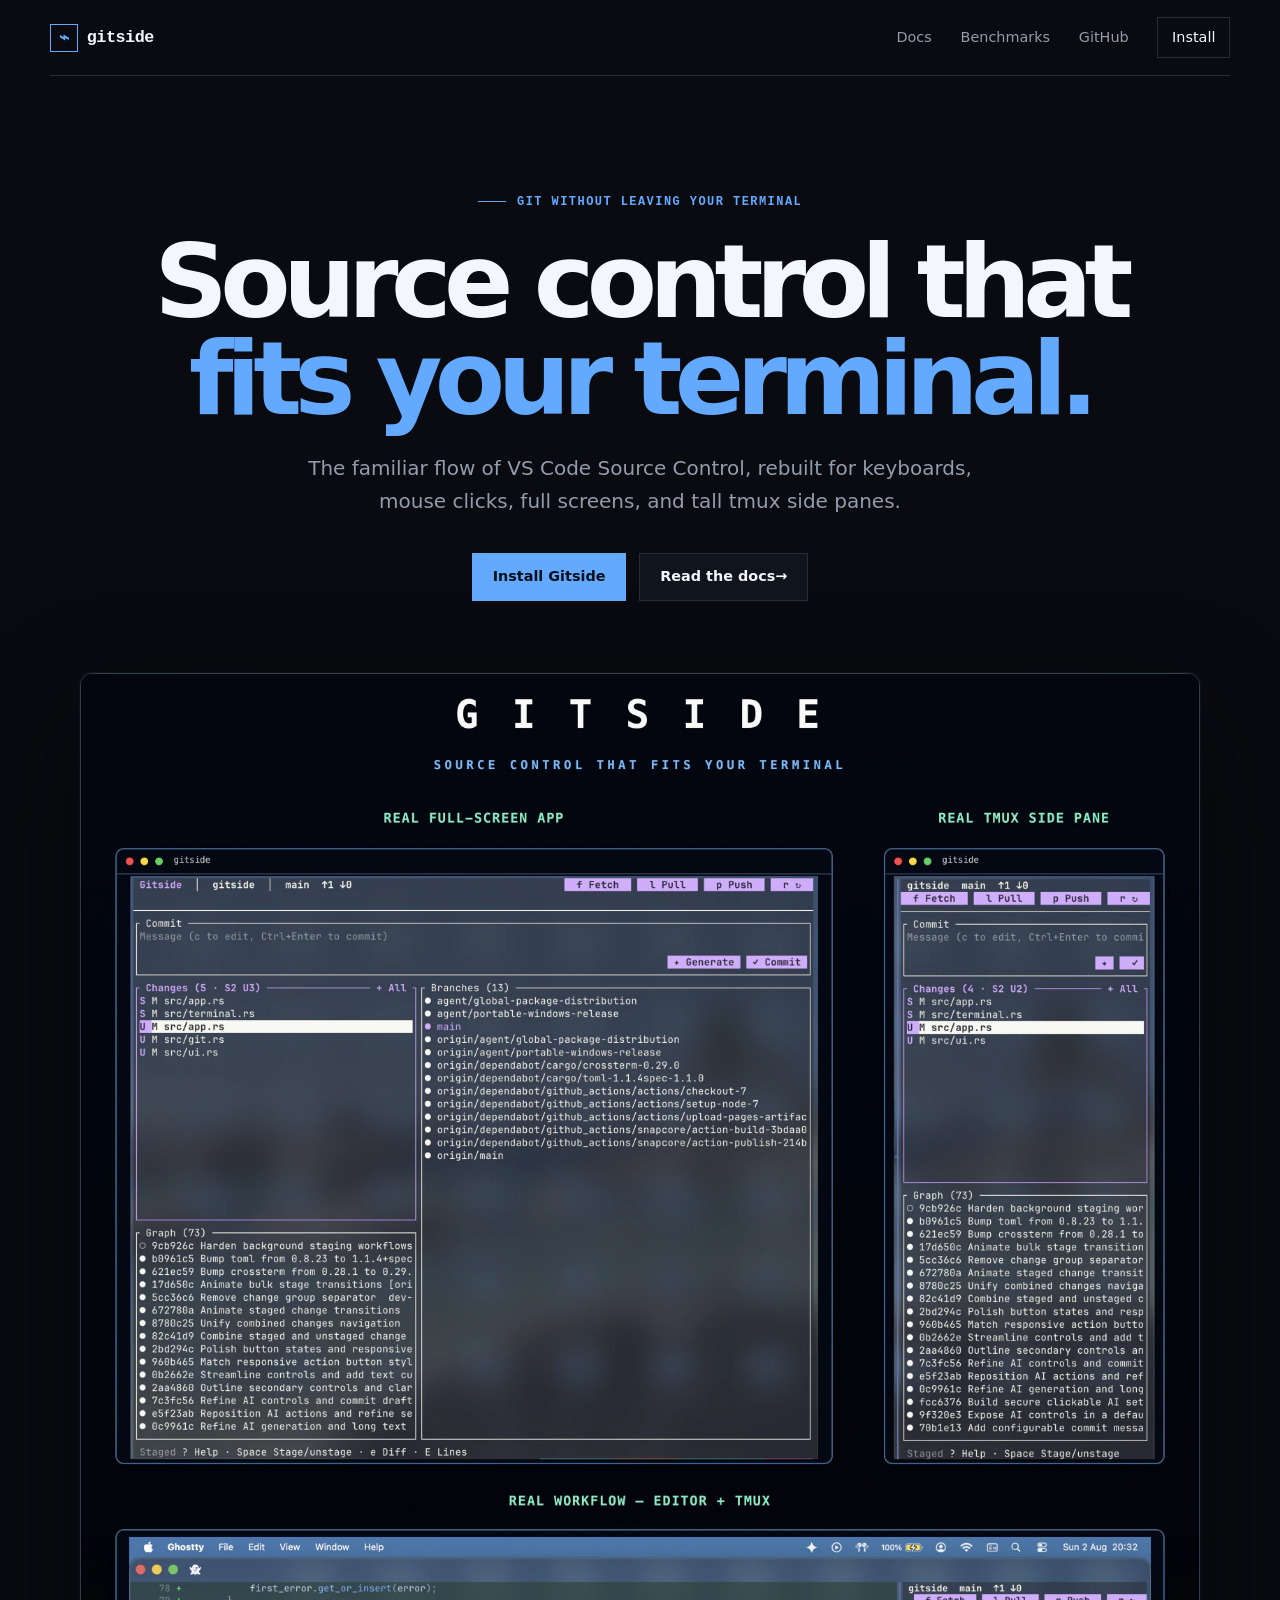
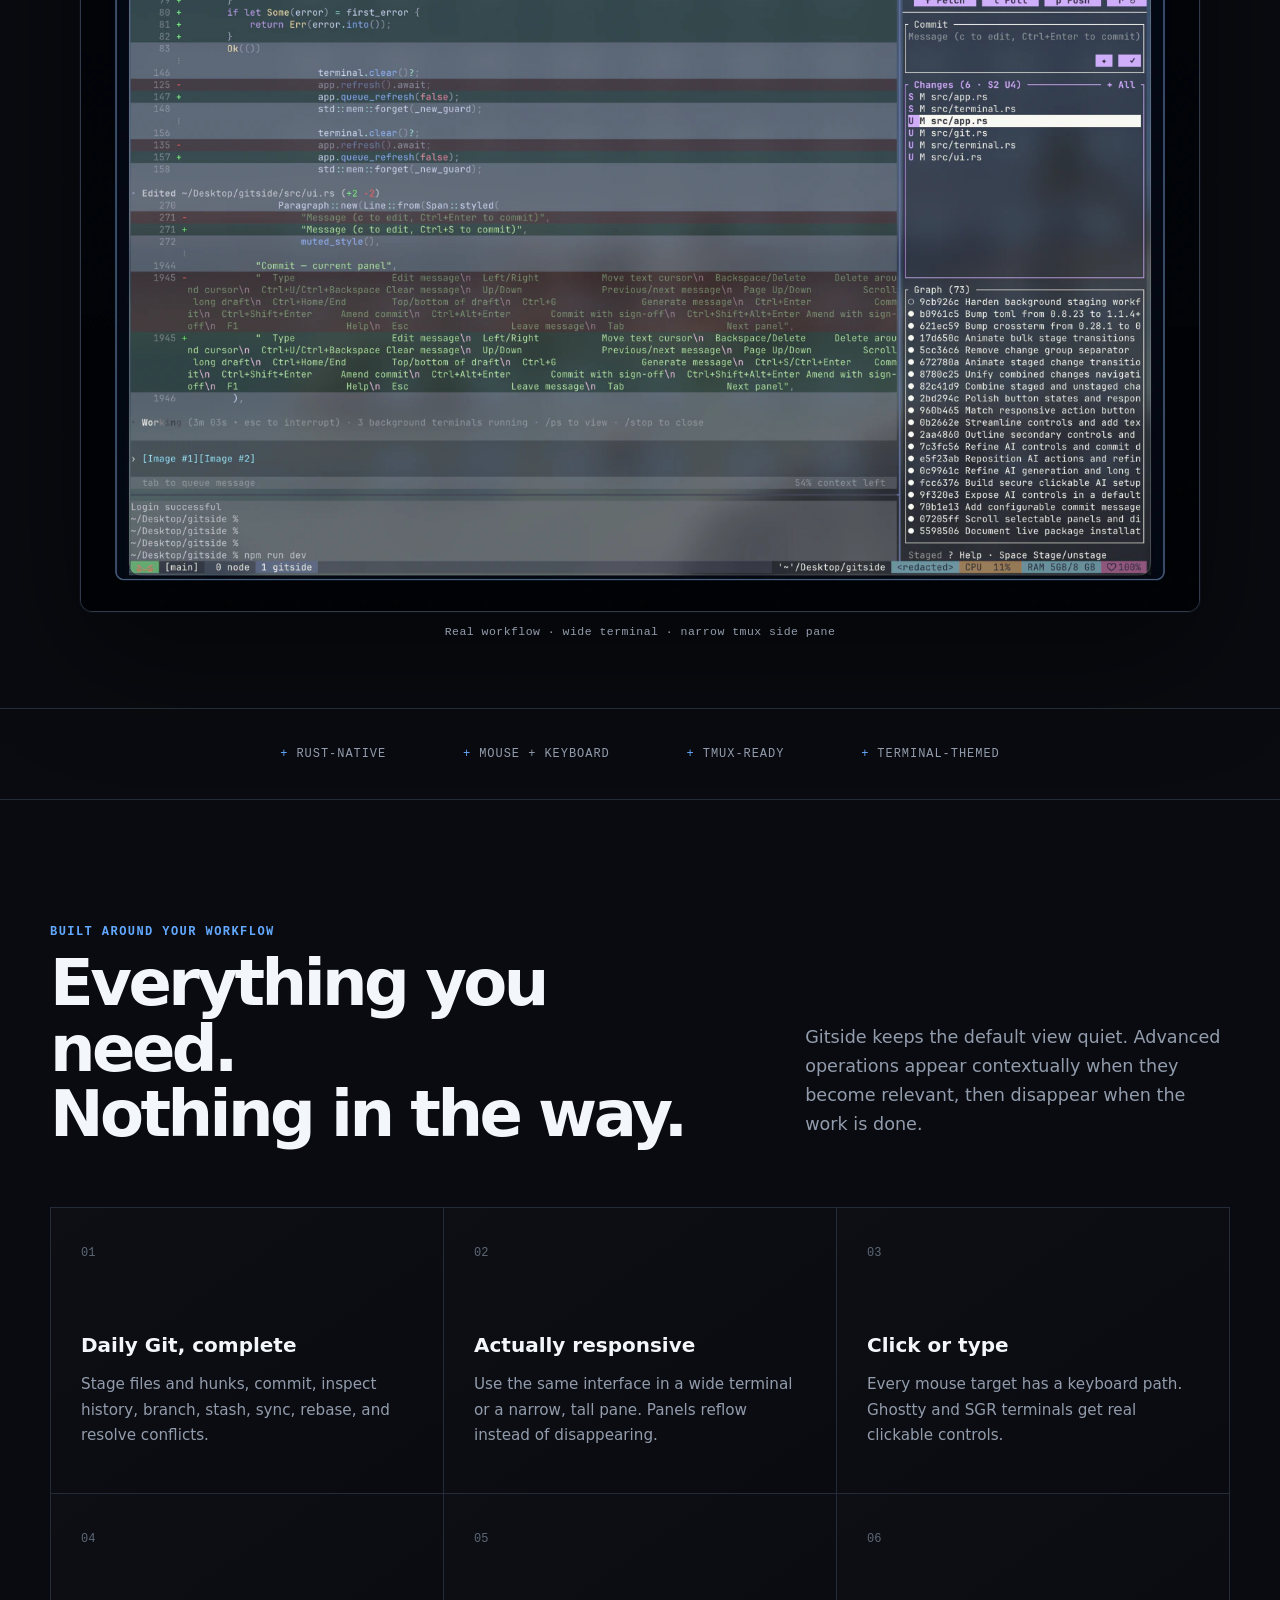
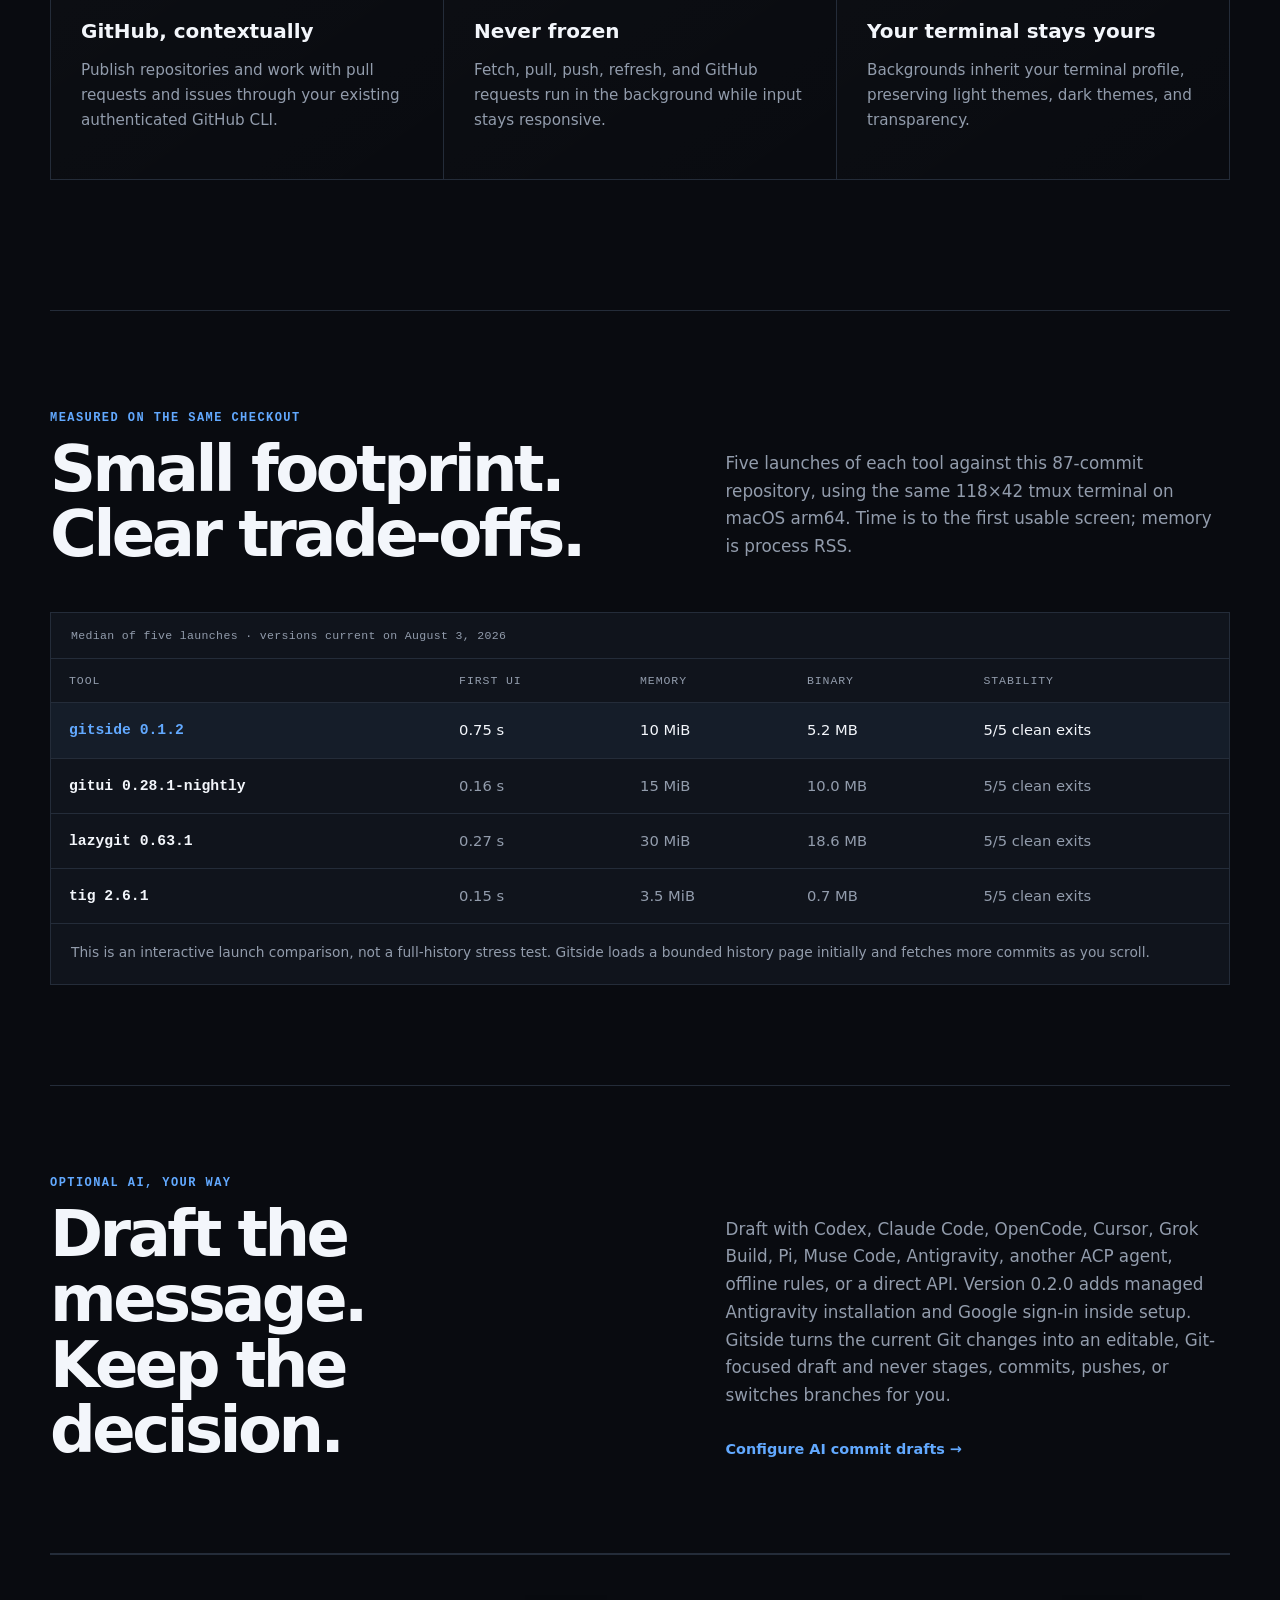
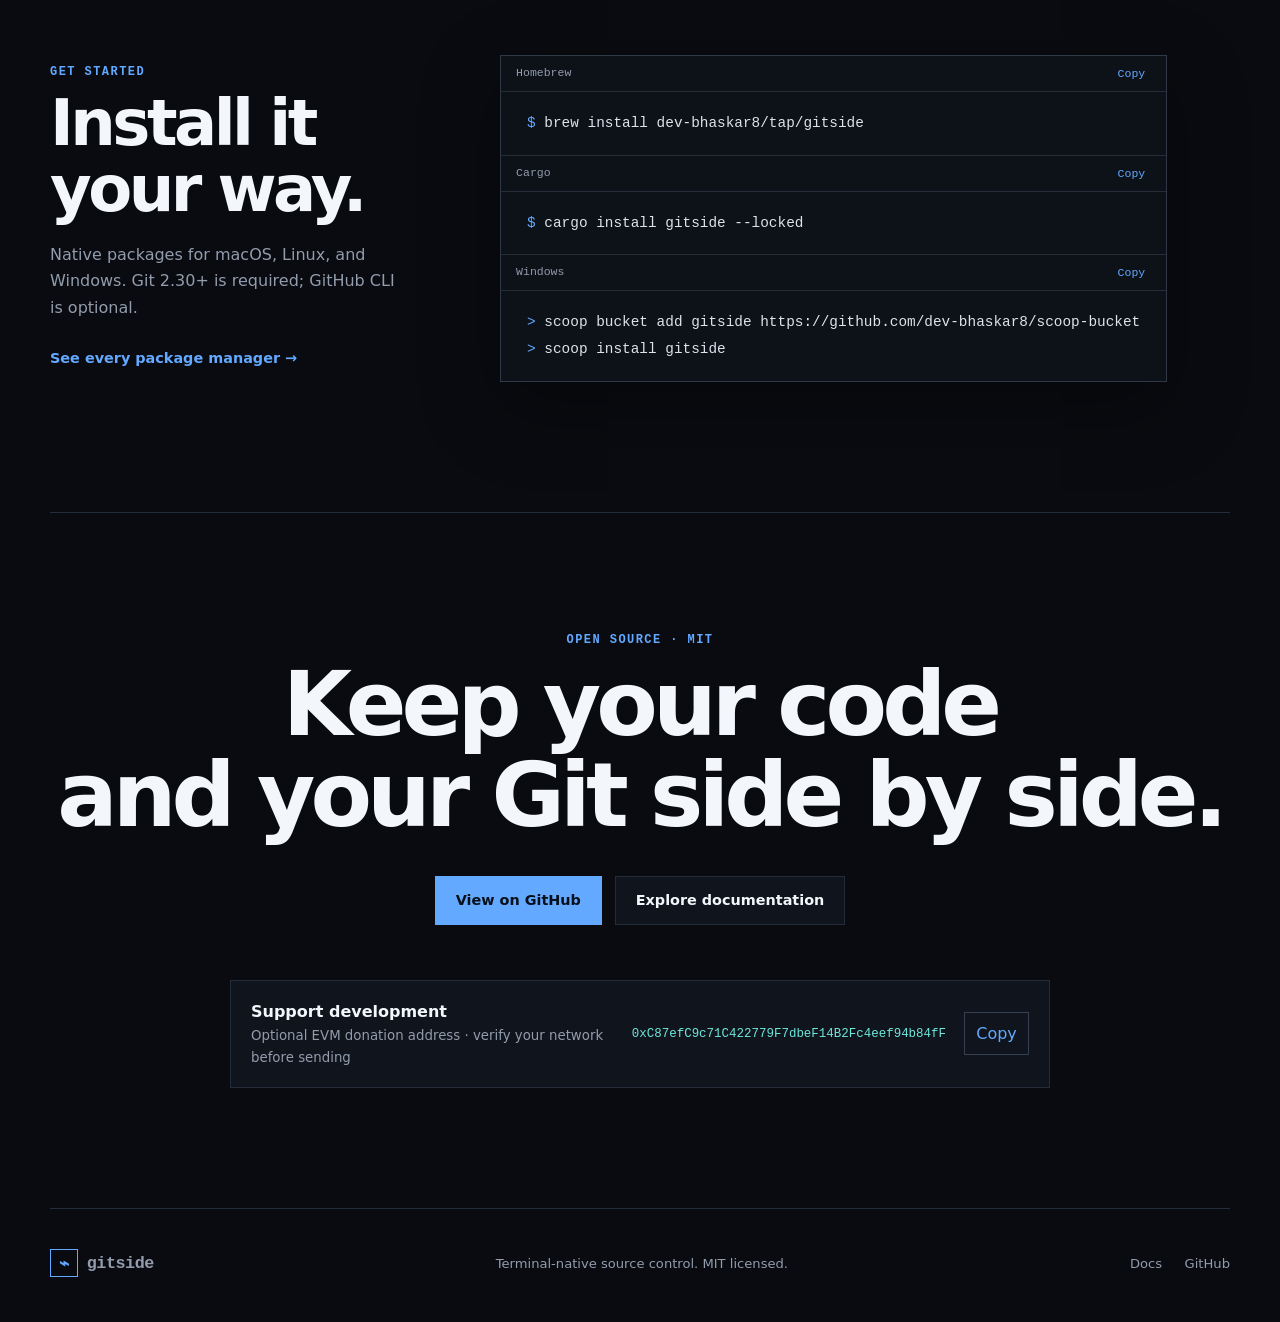
==== commit e6726900: "Prepare 0.2.0 documentation and distribution pipeline" ====
--- a/site/index.html
+++ b/site/index.html
@@ -90,7 +90,7 @@
 
       <section id="ai" class="ai-callout section-shell">
         <div><p class="kicker">Optional AI, your way</p><h2>Draft the message.<br />Keep the decision.</h2></div>
-        <div><p>Use private offline rules, an existing Codex, Claude Code, or OpenCode command, or a direct API. Gitside turns the current Git changes into an editable, Git-focused draft and never stages, commits, pushes, or switches branches for you.</p><a class="text-link" href="docs/#ai">Configure AI commit drafts →</a></div>
+        <div><p>Draft with Codex, Claude Code, OpenCode, Cursor, Grok Build, Pi, Muse Code, Antigravity, another ACP agent, offline rules, or a direct API. Version 0.2.0 adds managed Antigravity installation and Google sign-in inside setup. Gitside turns the current Git changes into an editable, Git-focused draft and never stages, commits, pushes, or switches branches for you.</p><a class="text-link" href="docs/#ai">Configure AI commit drafts →</a></div>
       </section>
 
       <section id="install" class="install section-shell">
@@ -100,8 +100,9 @@
           <pre><code><span>$</span> brew install dev-bhaskar8/tap/gitside</code></pre>
           <div class="install-card-top"><span>Cargo</span><button class="copy" data-copy="cargo install gitside --locked" aria-label="Copy Cargo command">Copy</button></div>
           <pre><code><span>$</span> cargo install gitside --locked</code></pre>
-          <div class="install-card-top"><span>Windows</span><button class="copy" data-copy="choco install gitside" aria-label="Copy Chocolatey command">Copy</button></div>
-          <pre><code><span>&gt;</span> choco install gitside</code></pre>
+          <div class="install-card-top"><span>Windows</span><button class="copy" data-copy="scoop bucket add gitside https://github.com/dev-bhaskar8/scoop-bucket; scoop install gitside" aria-label="Copy Scoop commands">Copy</button></div>
+          <pre><code><span>&gt;</span> scoop bucket add gitside https://github.com/dev-bhaskar8/scoop-bucket
+<span>&gt;</span> scoop install gitside</code></pre>
         </div>
       </section>
 
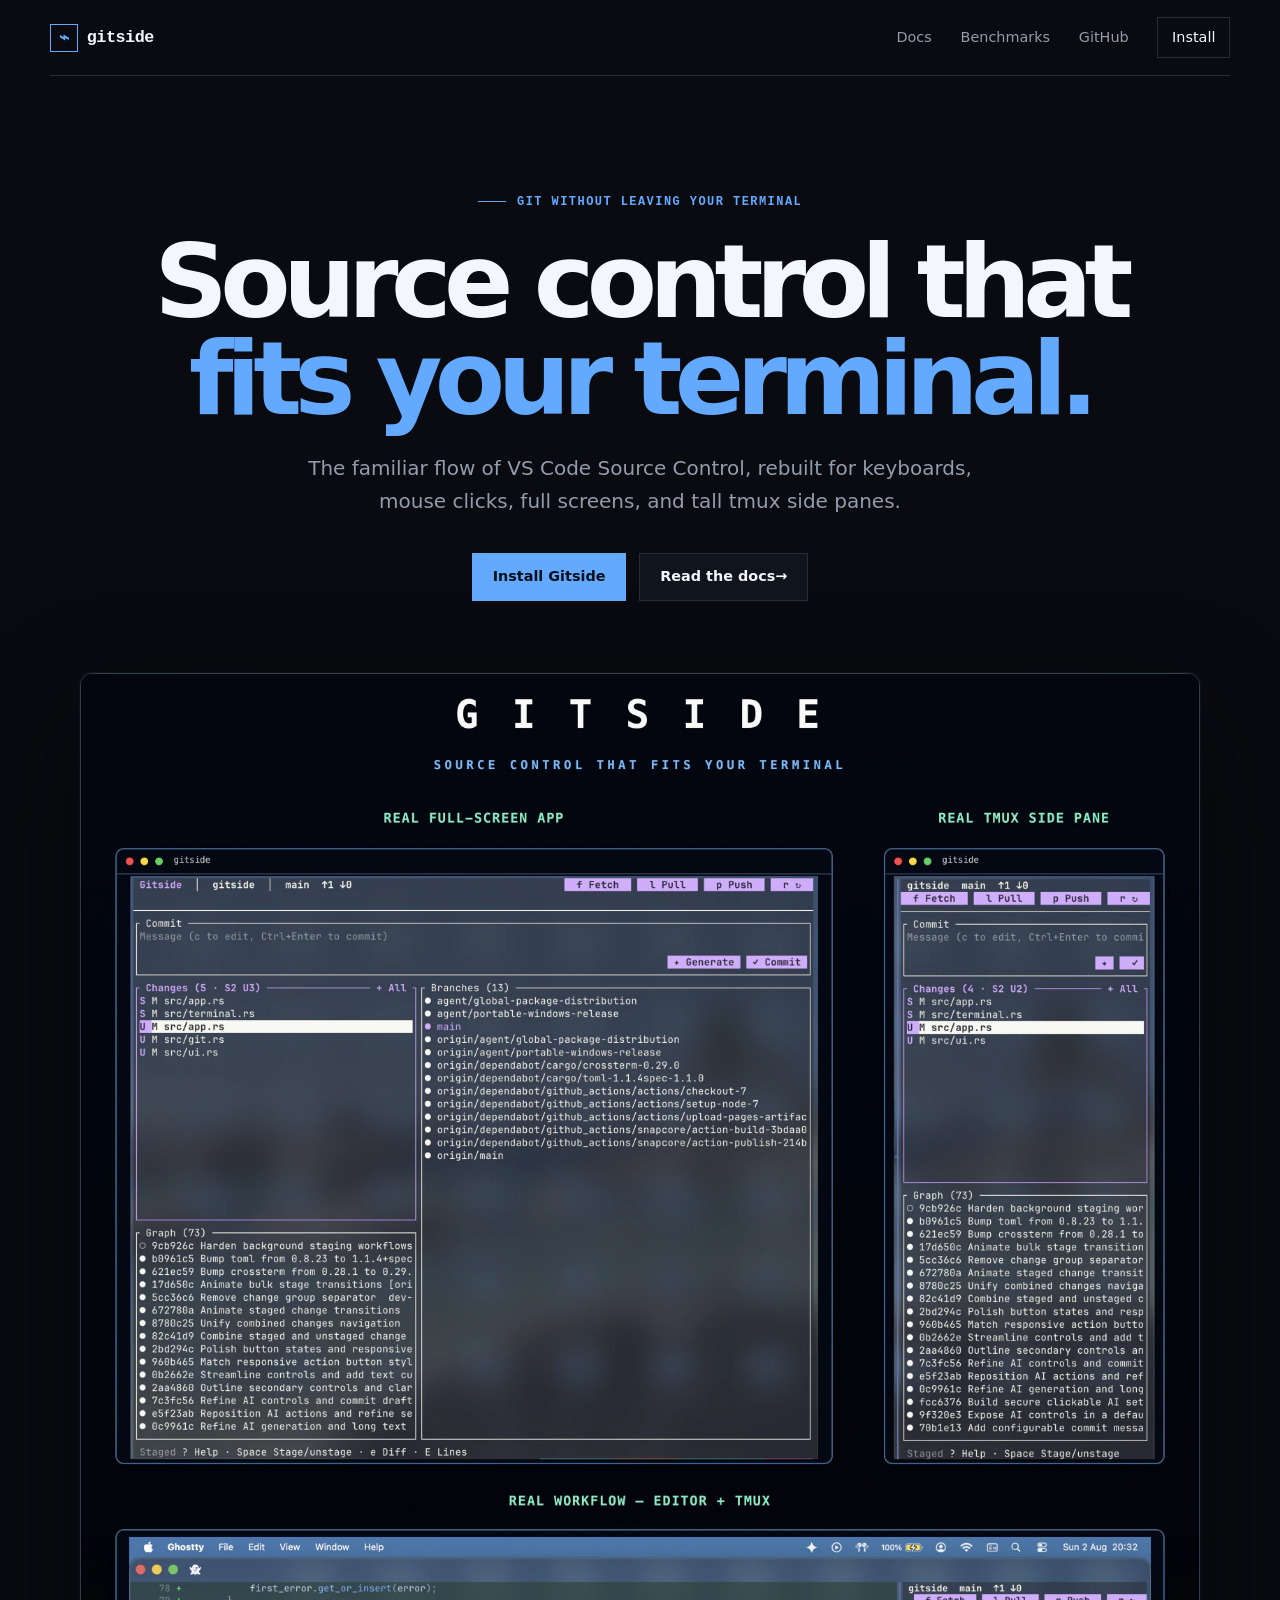
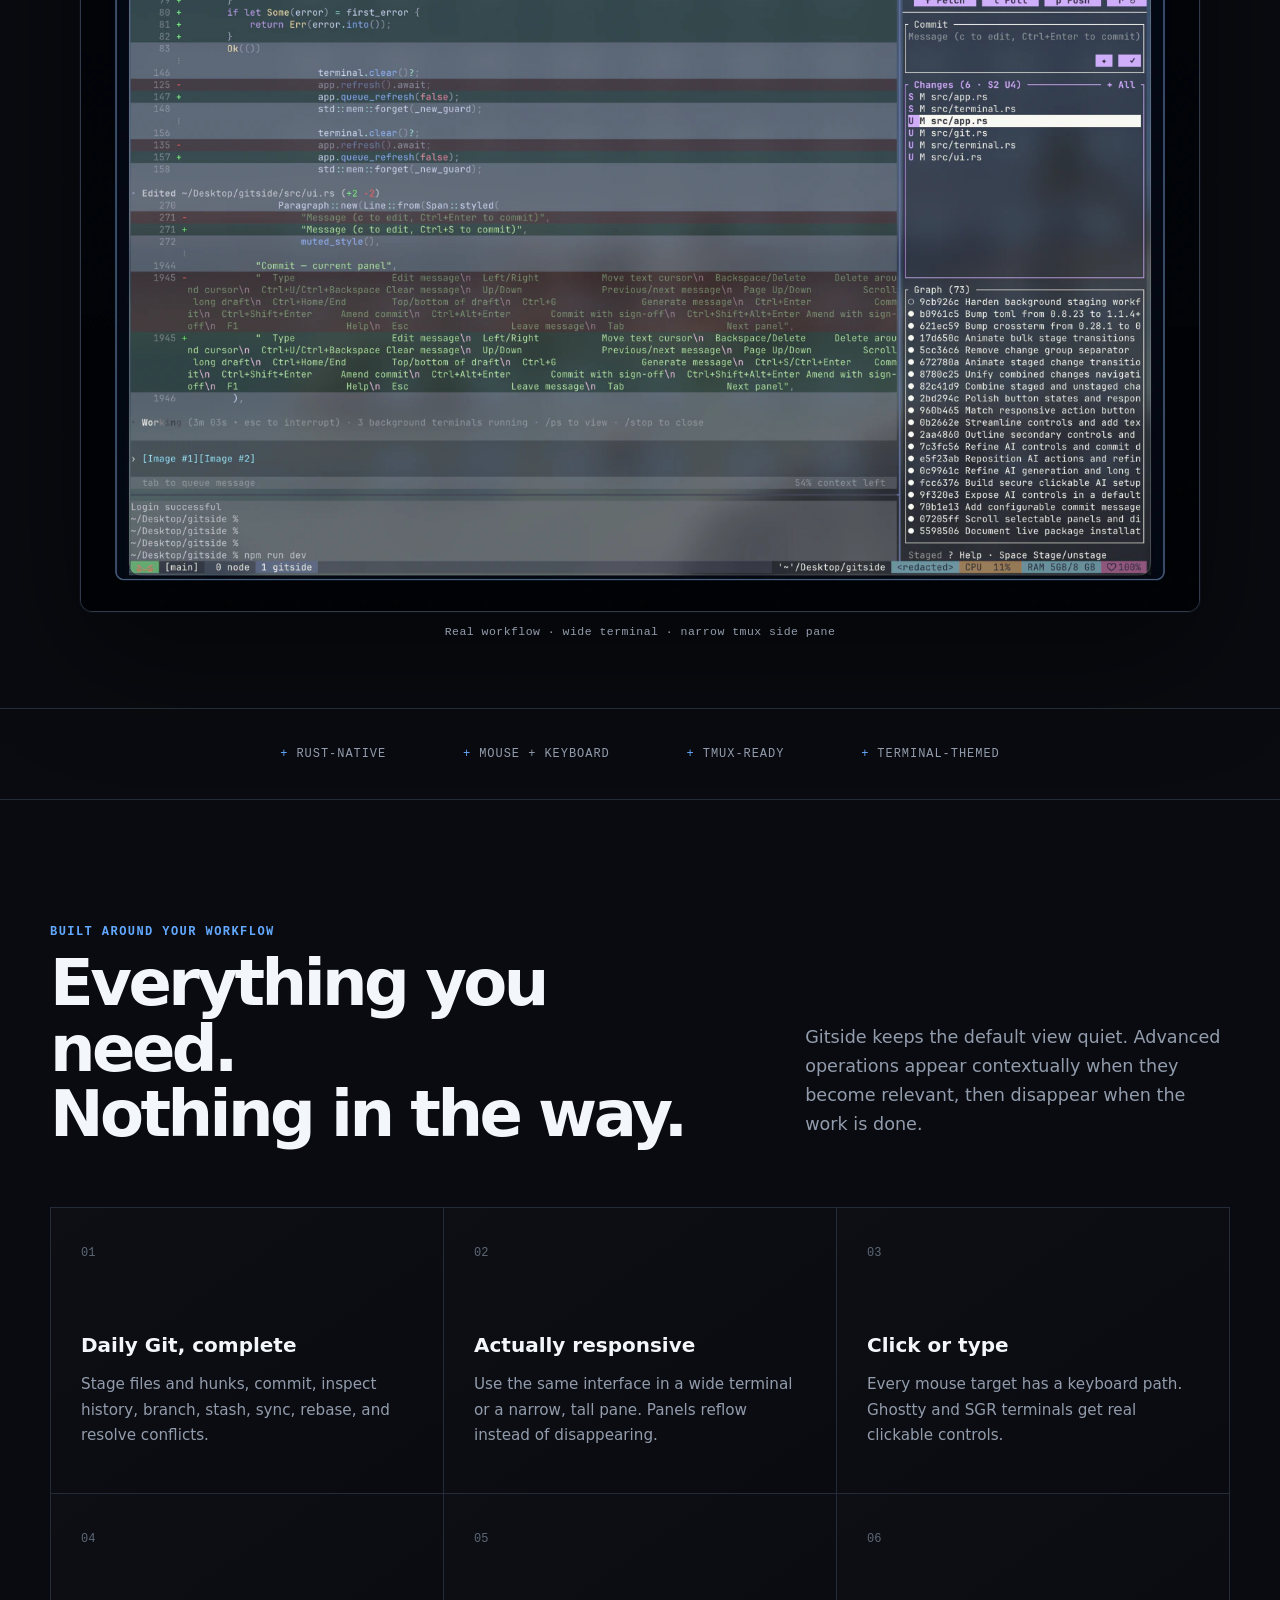
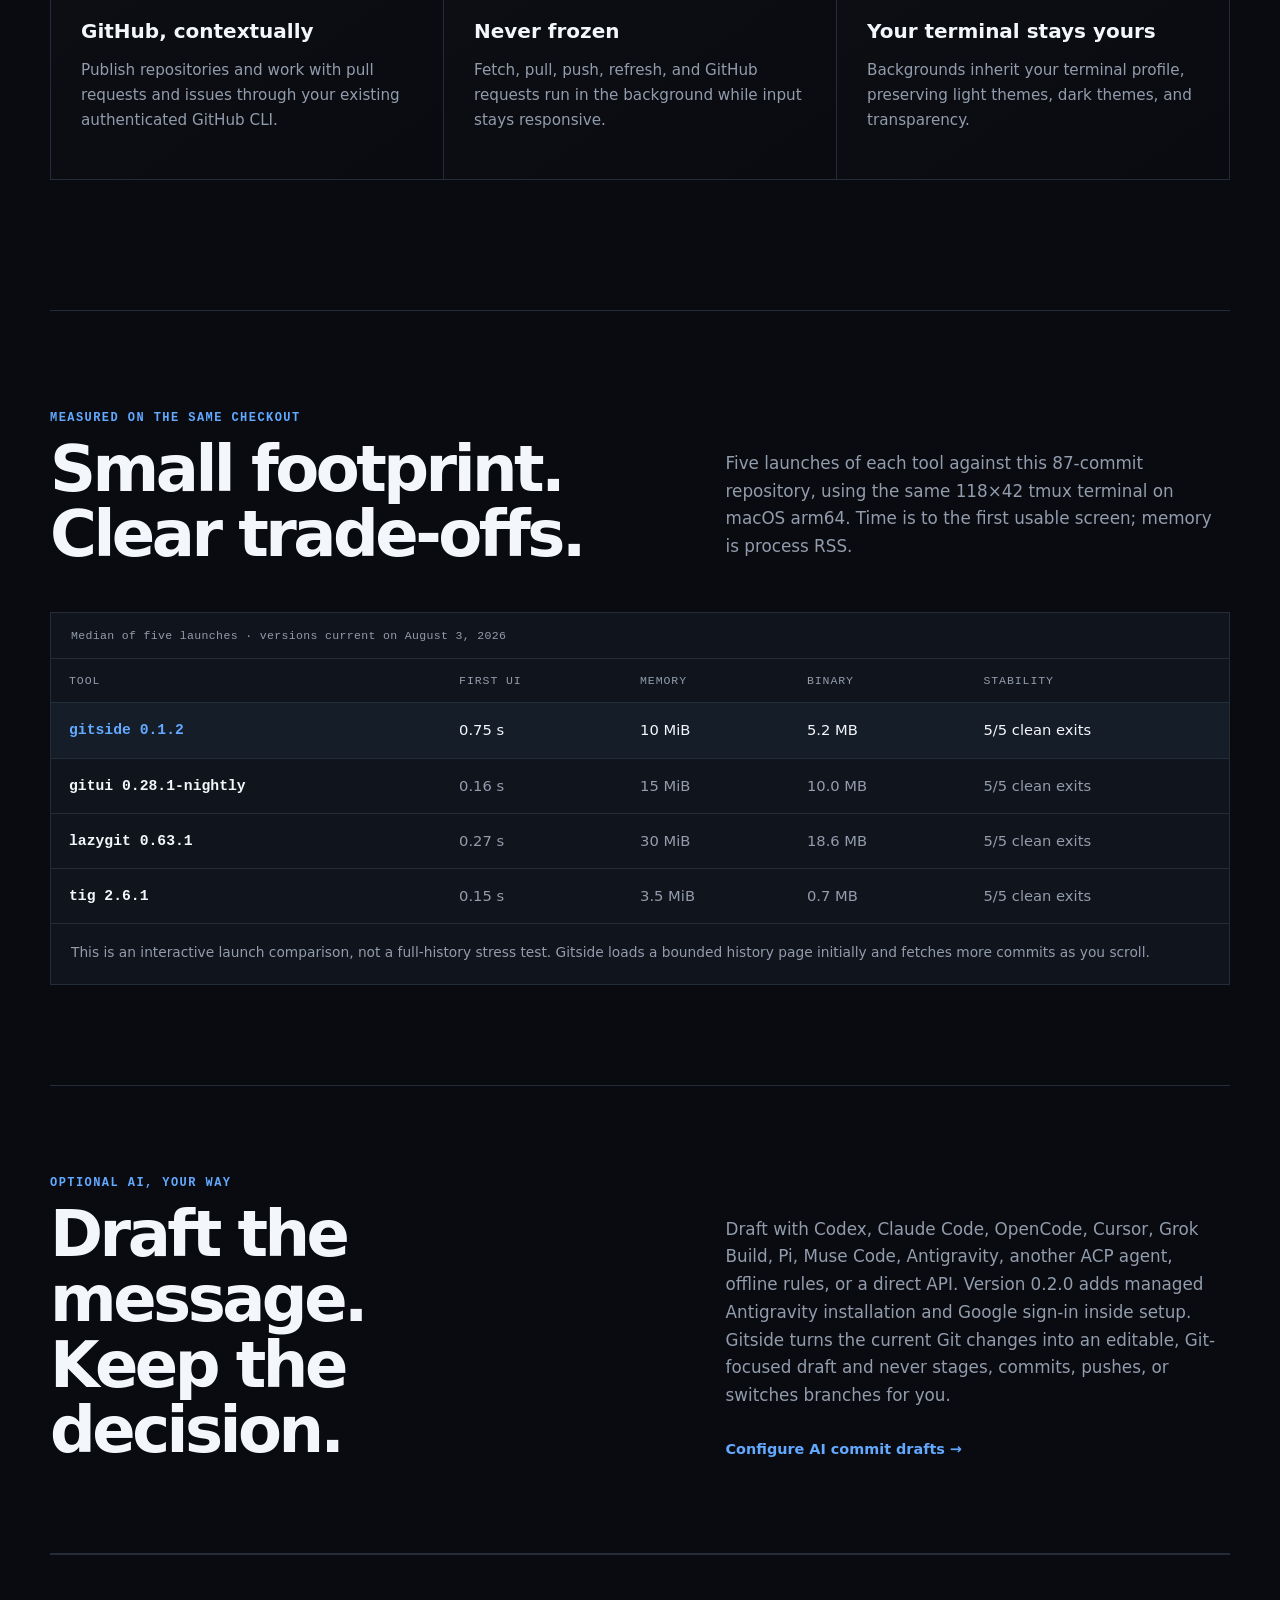
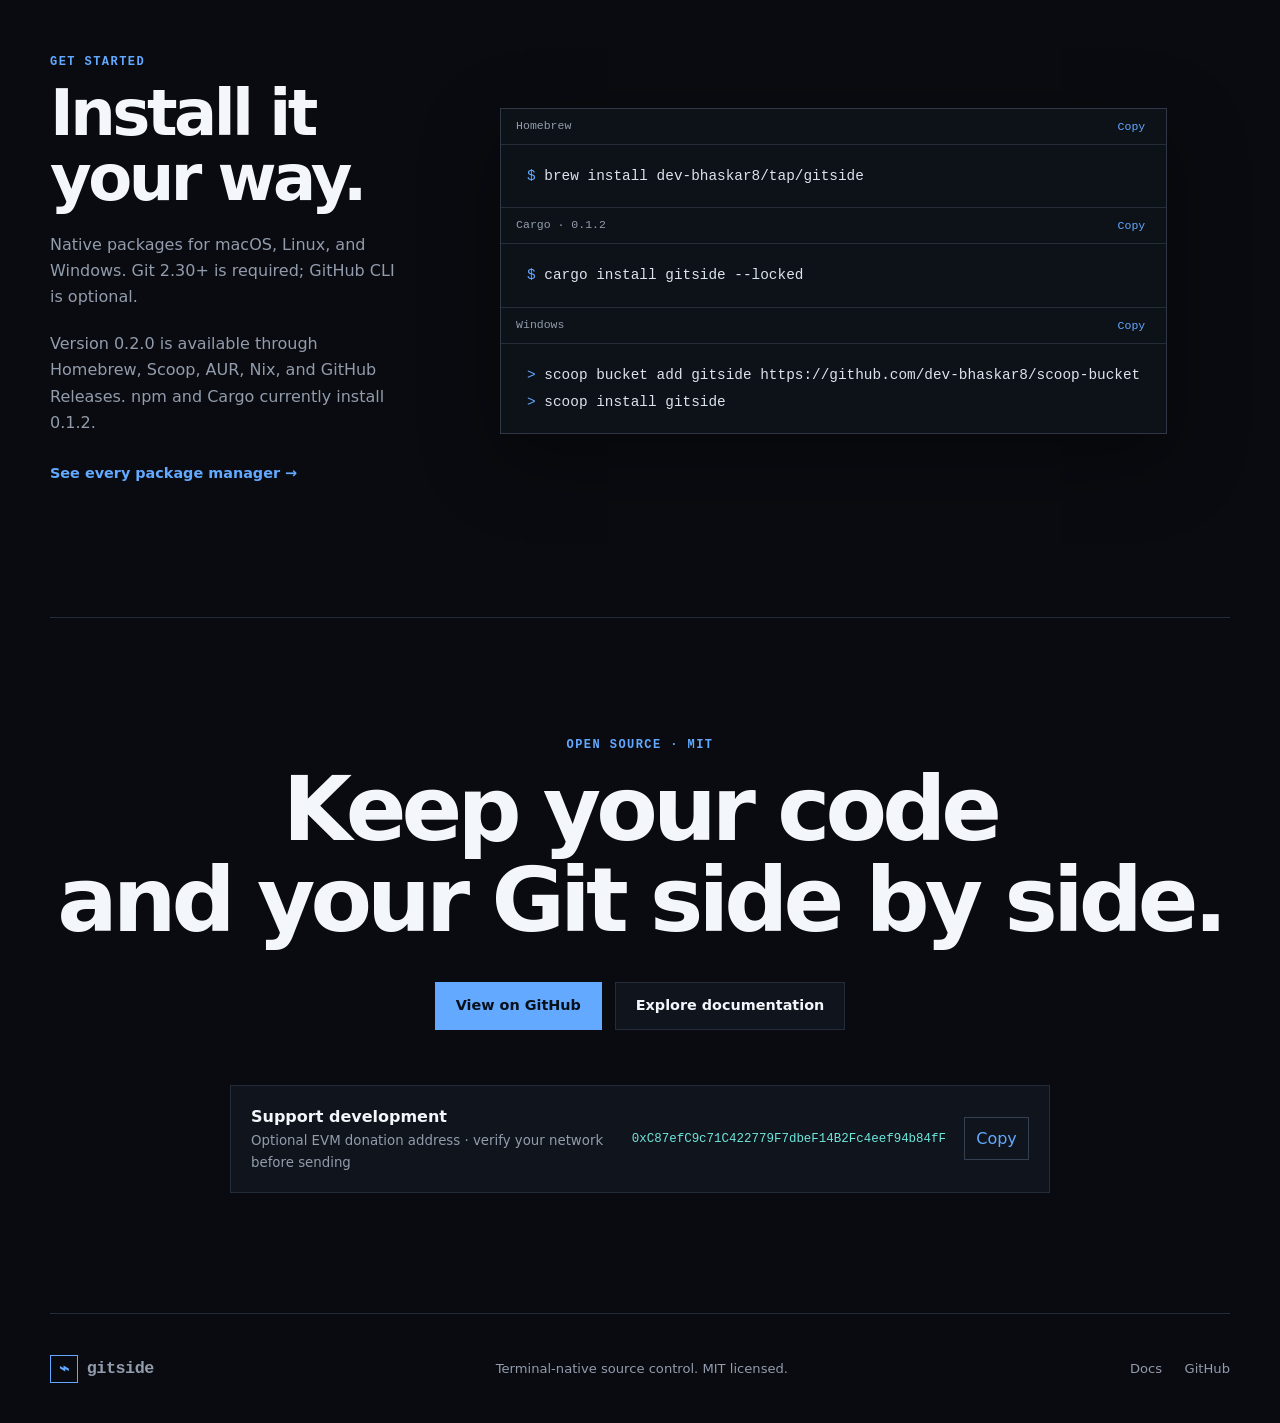
==== commit 14ebad4e: "Record published channels and remaining registry blockers" ====
--- a/site/index.html
+++ b/site/index.html
@@ -94,11 +94,11 @@
       </section>
 
       <section id="install" class="install section-shell">
-        <div><p class="kicker">Get started</p><h2>Install it<br />your way.</h2><p>Native packages for macOS, Linux, and Windows. Git 2.30+ is required; GitHub CLI is optional.</p><a class="text-link" href="docs/#install">See every package manager →</a></div>
+        <div><p class="kicker">Get started</p><h2>Install it<br />your way.</h2><p>Native packages for macOS, Linux, and Windows. Git 2.30+ is required; GitHub CLI is optional.</p><p>Version 0.2.0 is available through Homebrew, Scoop, AUR, Nix, and GitHub Releases. npm and Cargo currently install 0.1.2.</p><a class="text-link" href="docs/#install">See every package manager →</a></div>
         <div class="install-card">
           <div class="install-card-top"><span>Homebrew</span><button class="copy" data-copy="brew install dev-bhaskar8/tap/gitside" aria-label="Copy Homebrew command">Copy</button></div>
           <pre><code><span>$</span> brew install dev-bhaskar8/tap/gitside</code></pre>
-          <div class="install-card-top"><span>Cargo</span><button class="copy" data-copy="cargo install gitside --locked" aria-label="Copy Cargo command">Copy</button></div>
+          <div class="install-card-top"><span>Cargo · 0.1.2</span><button class="copy" data-copy="cargo install gitside --locked" aria-label="Copy Cargo command">Copy</button></div>
           <pre><code><span>$</span> cargo install gitside --locked</code></pre>
           <div class="install-card-top"><span>Windows</span><button class="copy" data-copy="scoop bucket add gitside https://github.com/dev-bhaskar8/scoop-bucket; scoop install gitside" aria-label="Copy Scoop commands">Copy</button></div>
           <pre><code><span>&gt;</span> scoop bucket add gitside https://github.com/dev-bhaskar8/scoop-bucket
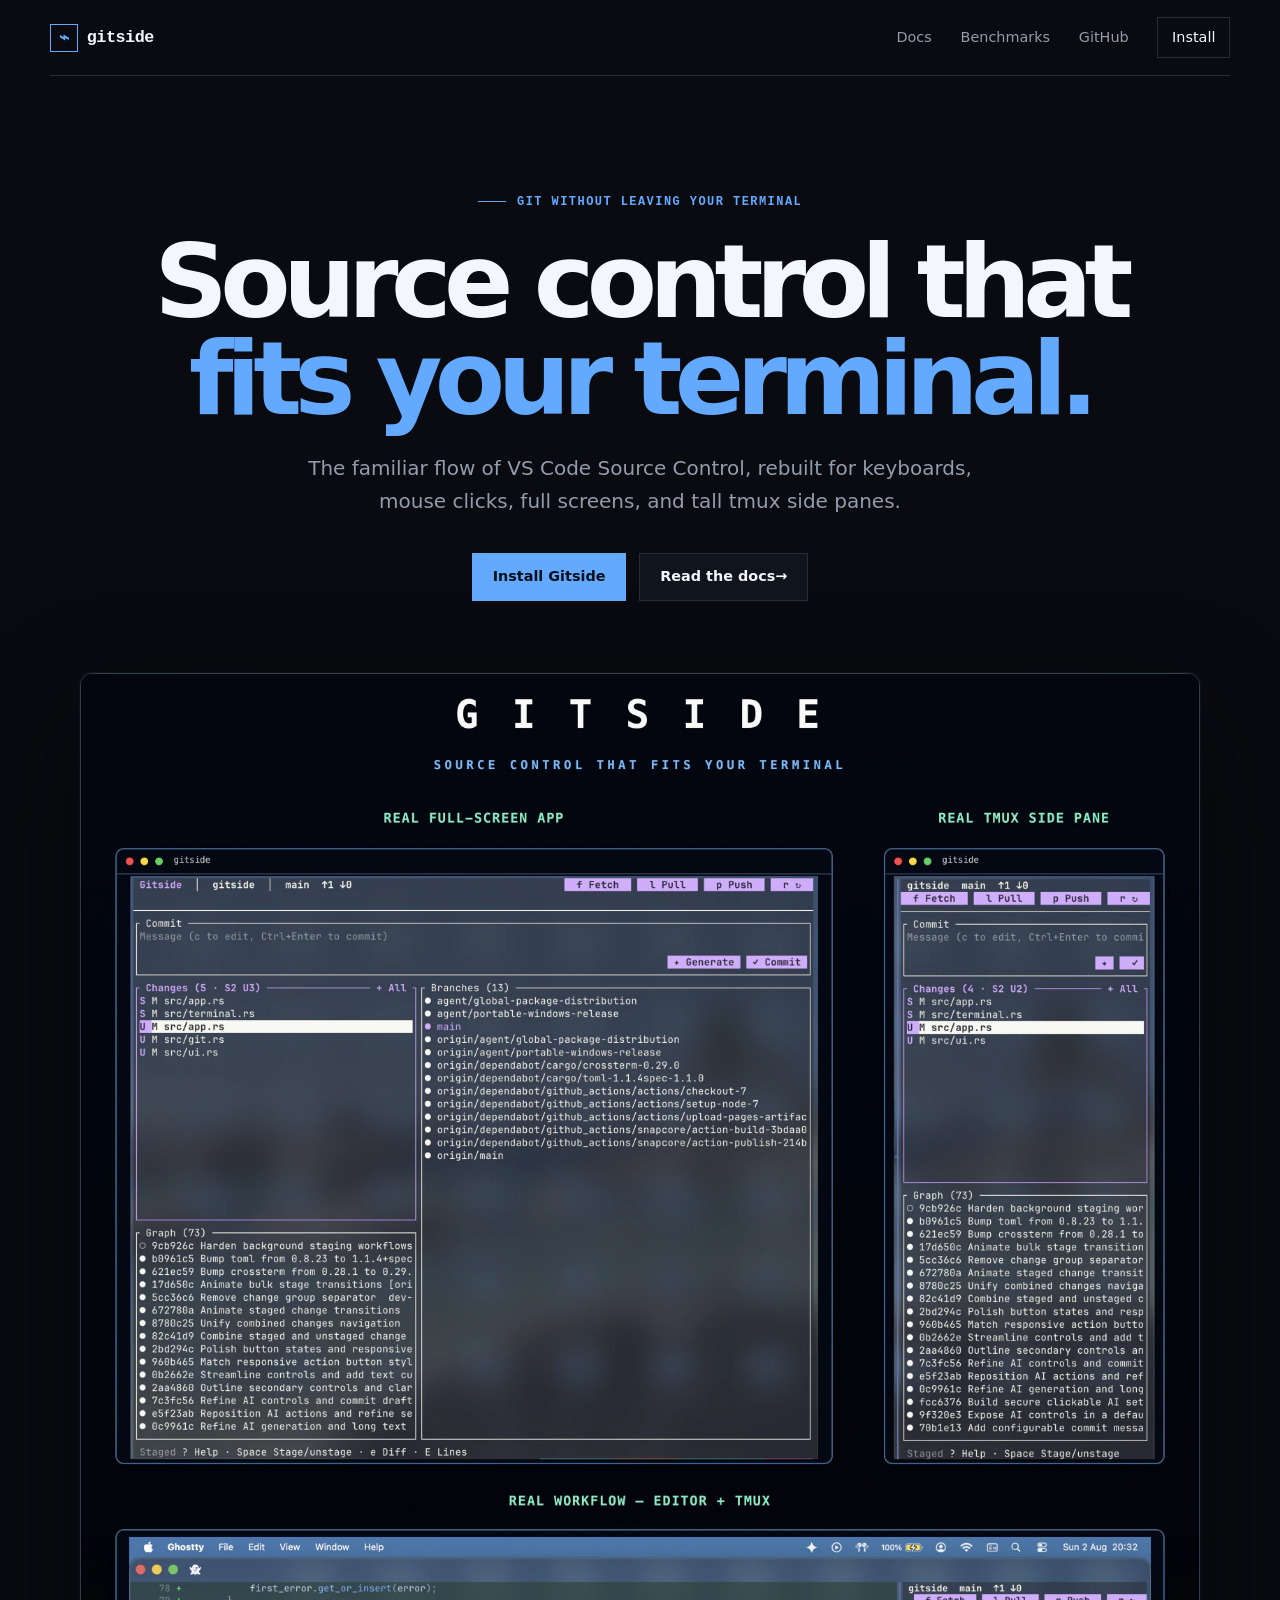
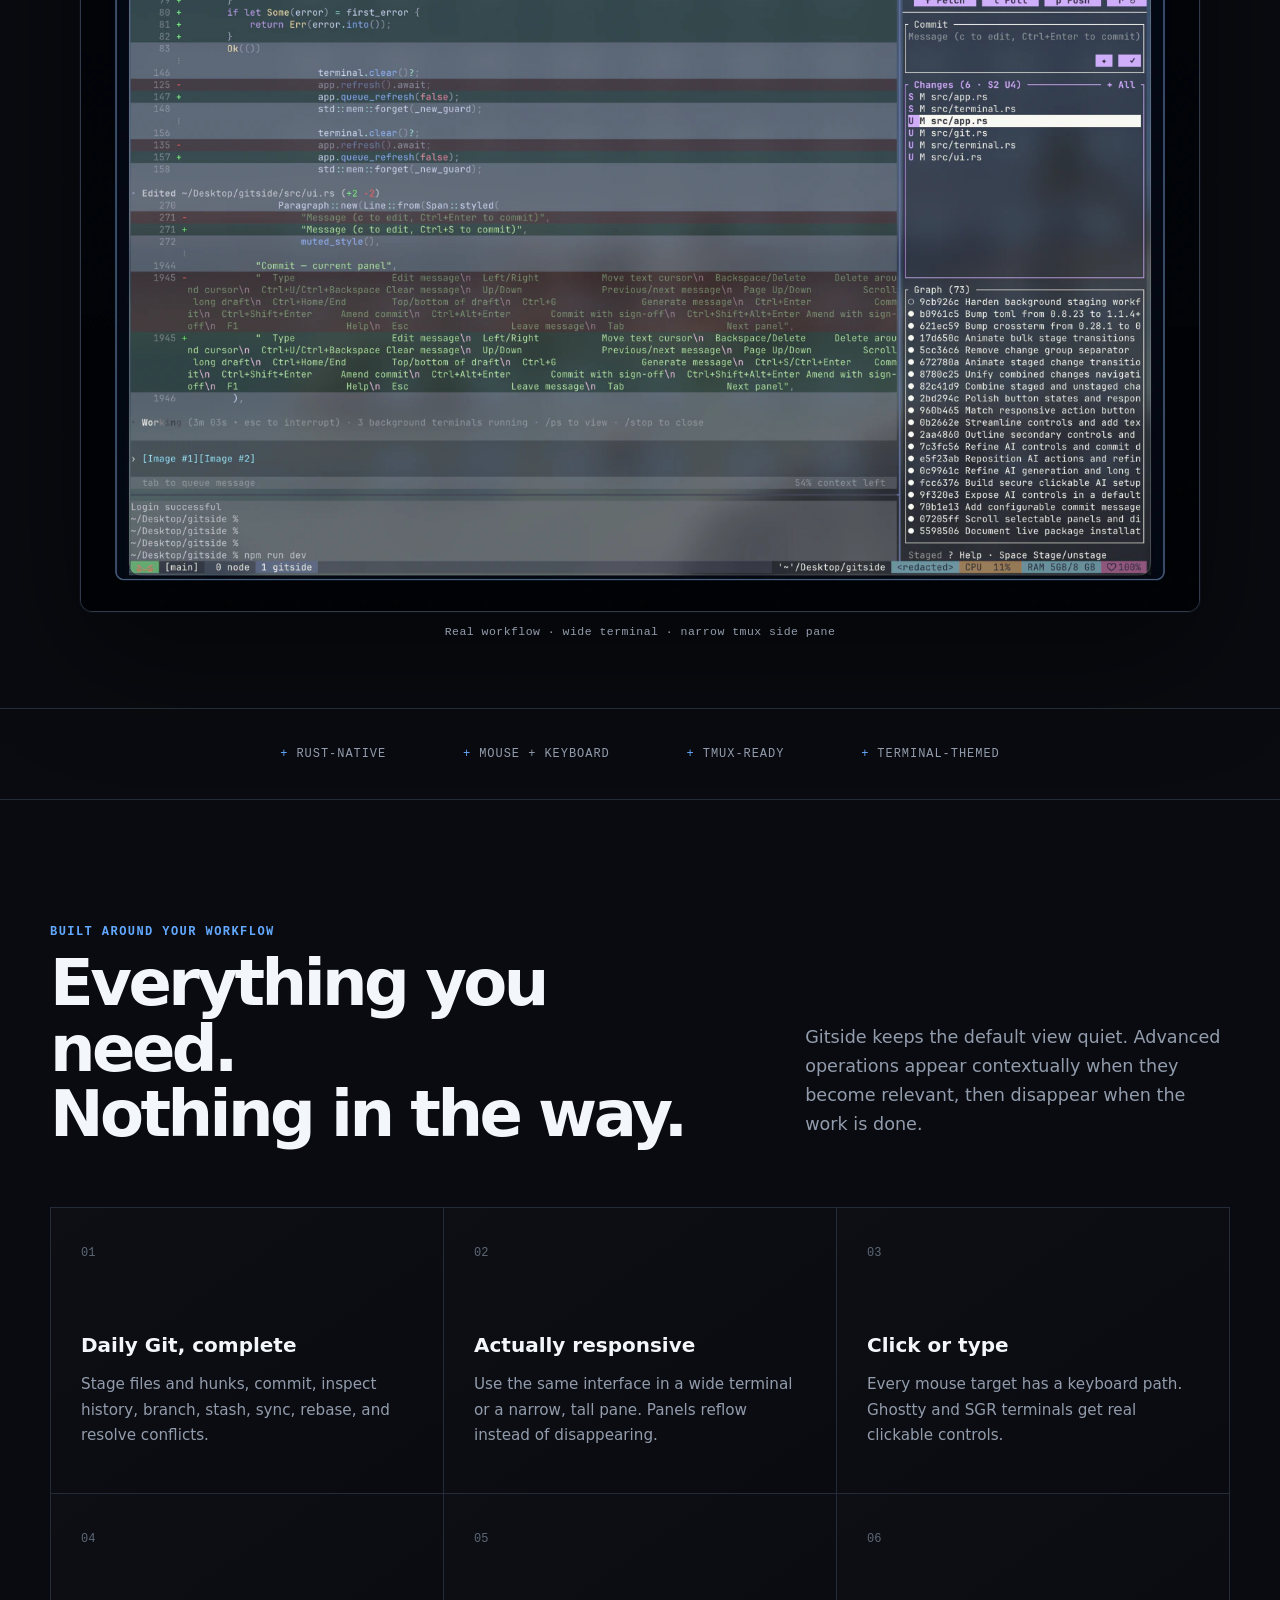
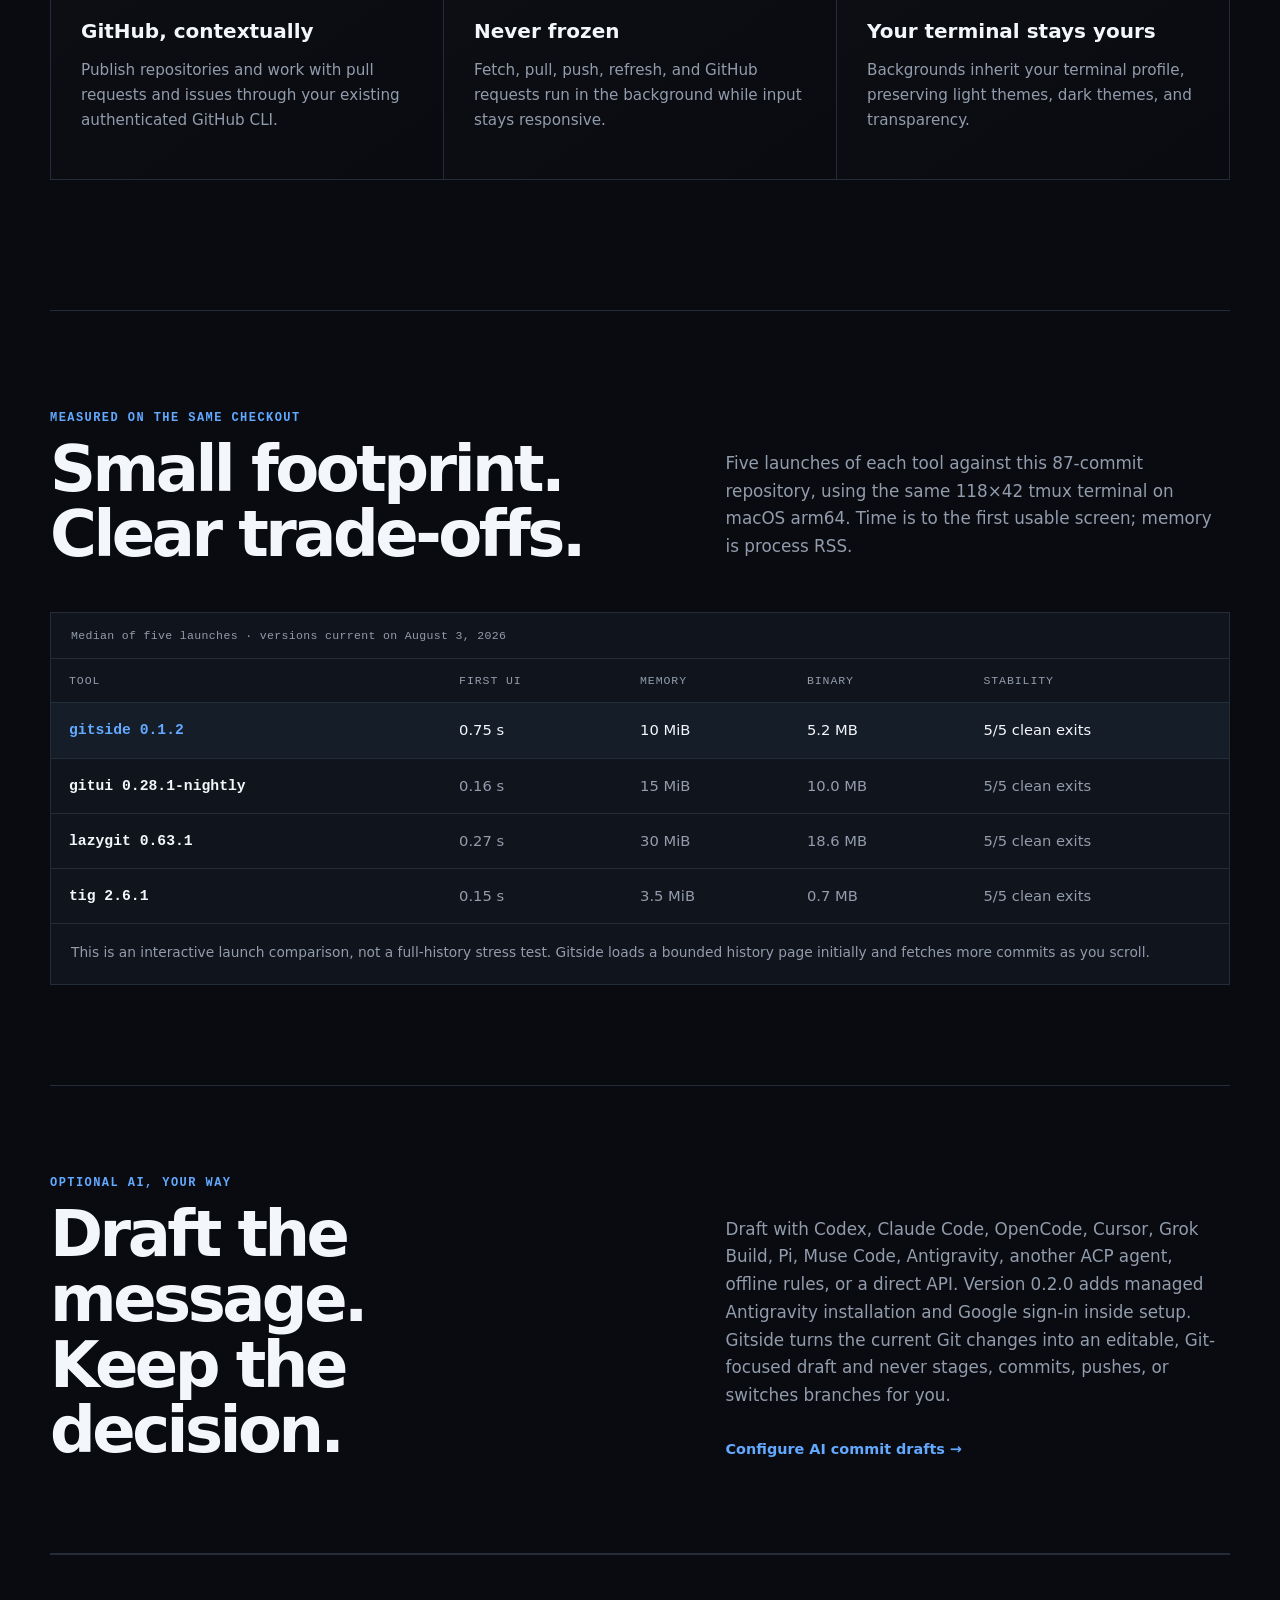
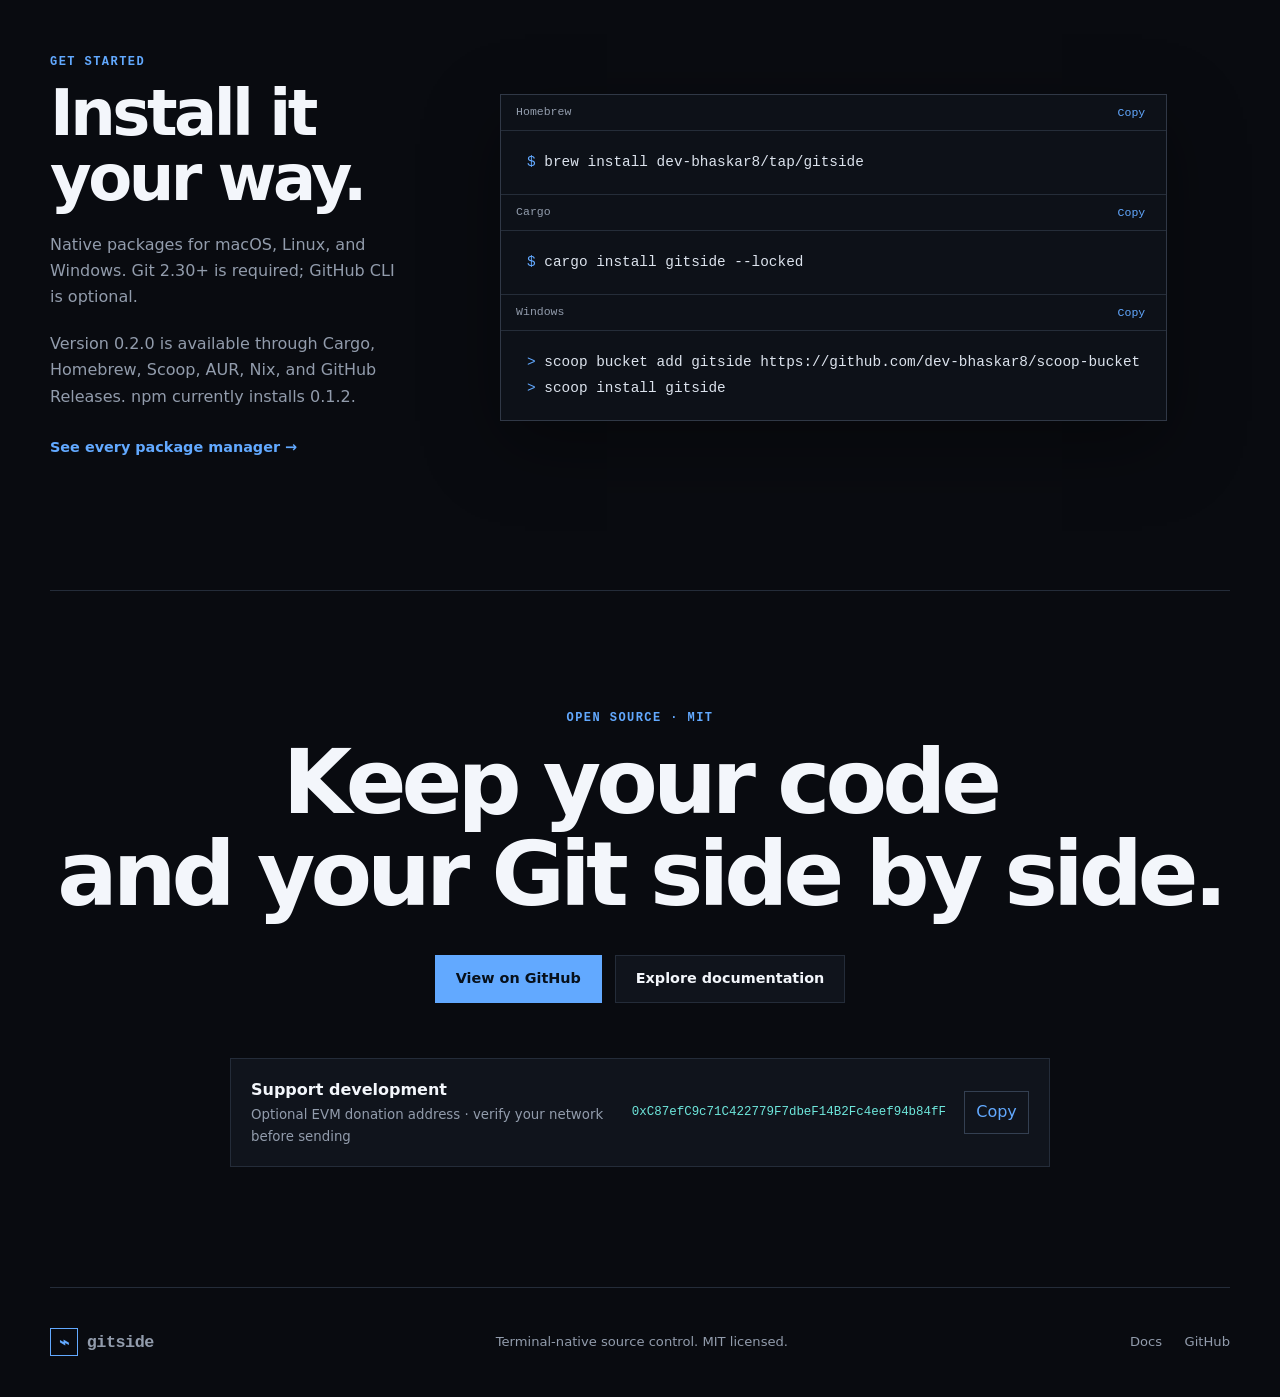
==== commit 137756dd: "Record Cargo publication and npm two-factor requirements" ====
--- a/site/index.html
+++ b/site/index.html
@@ -94,11 +94,11 @@
       </section>
 
       <section id="install" class="install section-shell">
-        <div><p class="kicker">Get started</p><h2>Install it<br />your way.</h2><p>Native packages for macOS, Linux, and Windows. Git 2.30+ is required; GitHub CLI is optional.</p><p>Version 0.2.0 is available through Homebrew, Scoop, AUR, Nix, and GitHub Releases. npm and Cargo currently install 0.1.2.</p><a class="text-link" href="docs/#install">See every package manager →</a></div>
+        <div><p class="kicker">Get started</p><h2>Install it<br />your way.</h2><p>Native packages for macOS, Linux, and Windows. Git 2.30+ is required; GitHub CLI is optional.</p><p>Version 0.2.0 is available through Cargo, Homebrew, Scoop, AUR, Nix, and GitHub Releases. npm currently installs 0.1.2.</p><a class="text-link" href="docs/#install">See every package manager →</a></div>
         <div class="install-card">
           <div class="install-card-top"><span>Homebrew</span><button class="copy" data-copy="brew install dev-bhaskar8/tap/gitside" aria-label="Copy Homebrew command">Copy</button></div>
           <pre><code><span>$</span> brew install dev-bhaskar8/tap/gitside</code></pre>
-          <div class="install-card-top"><span>Cargo · 0.1.2</span><button class="copy" data-copy="cargo install gitside --locked" aria-label="Copy Cargo command">Copy</button></div>
+          <div class="install-card-top"><span>Cargo</span><button class="copy" data-copy="cargo install gitside --locked" aria-label="Copy Cargo command">Copy</button></div>
           <pre><code><span>$</span> cargo install gitside --locked</code></pre>
           <div class="install-card-top"><span>Windows</span><button class="copy" data-copy="scoop bucket add gitside https://github.com/dev-bhaskar8/scoop-bucket; scoop install gitside" aria-label="Copy Scoop commands">Copy</button></div>
           <pre><code><span>&gt;</span> scoop bucket add gitside https://github.com/dev-bhaskar8/scoop-bucket
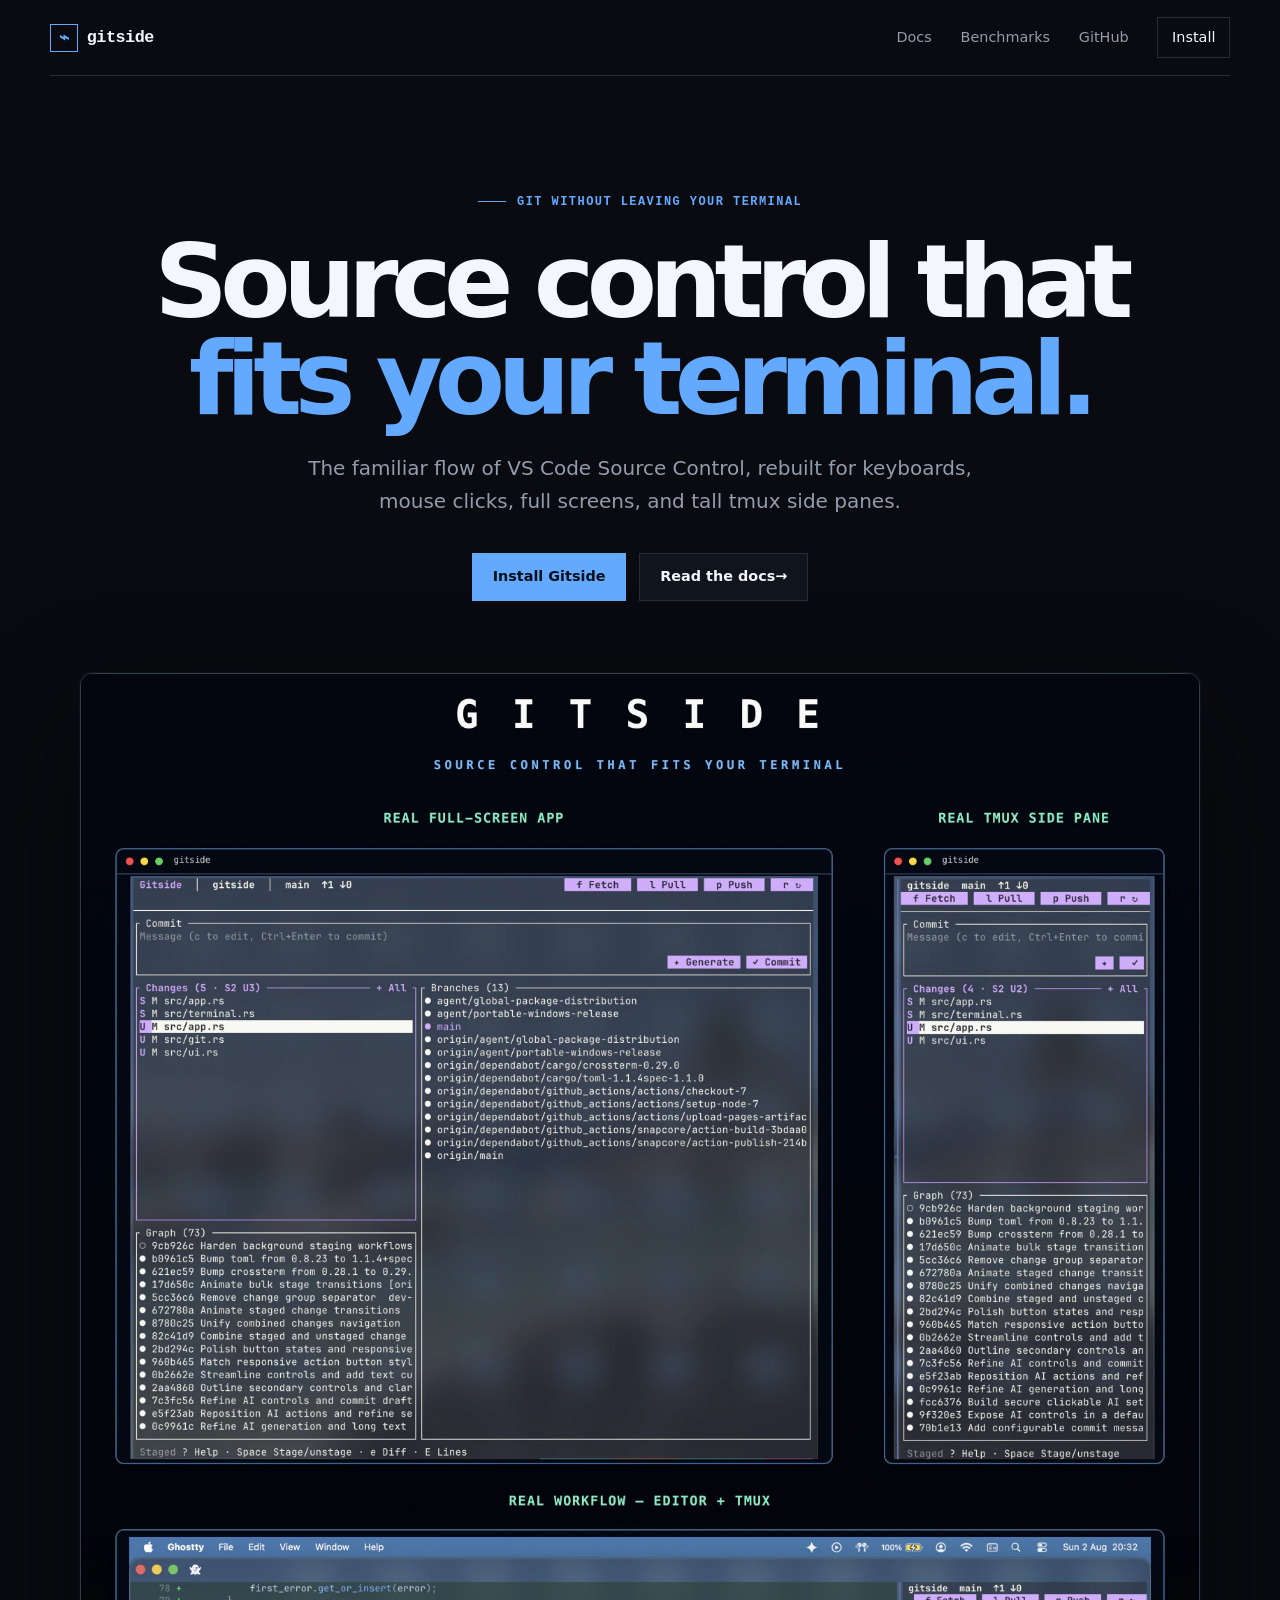
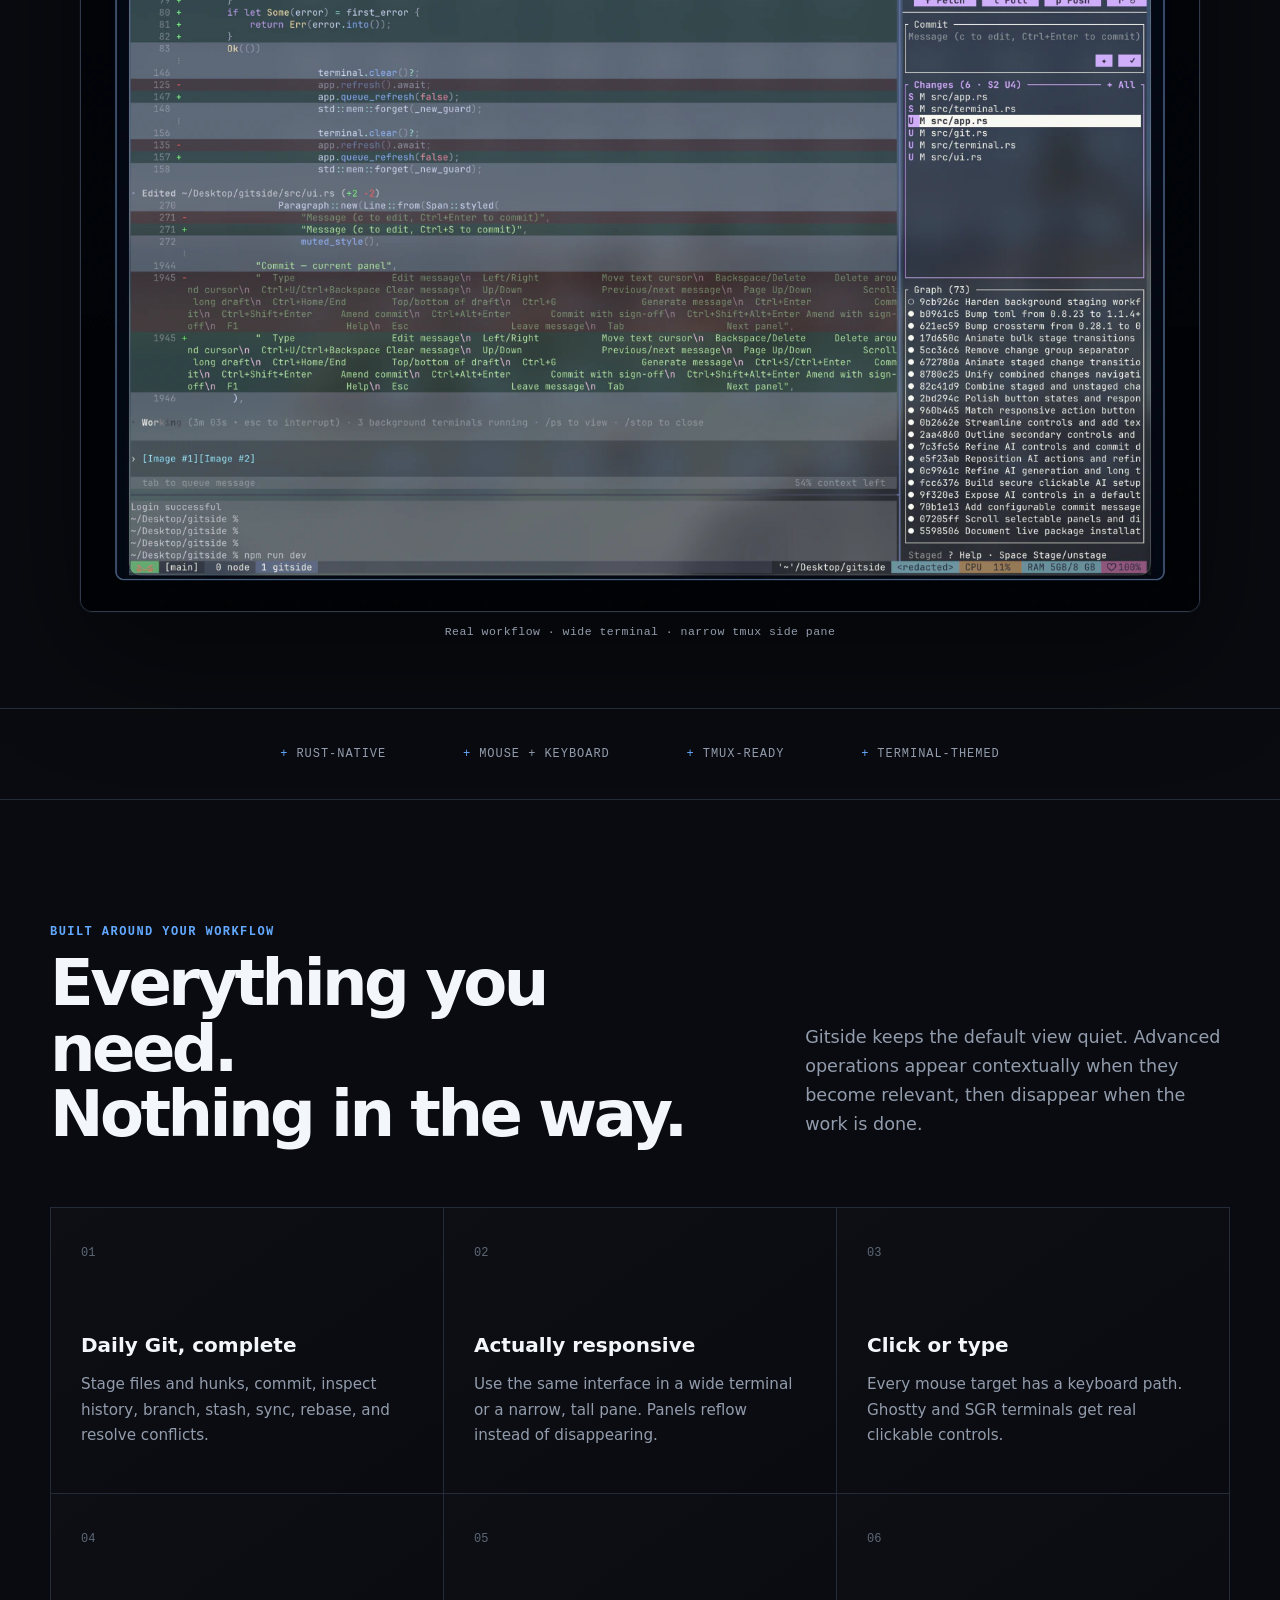
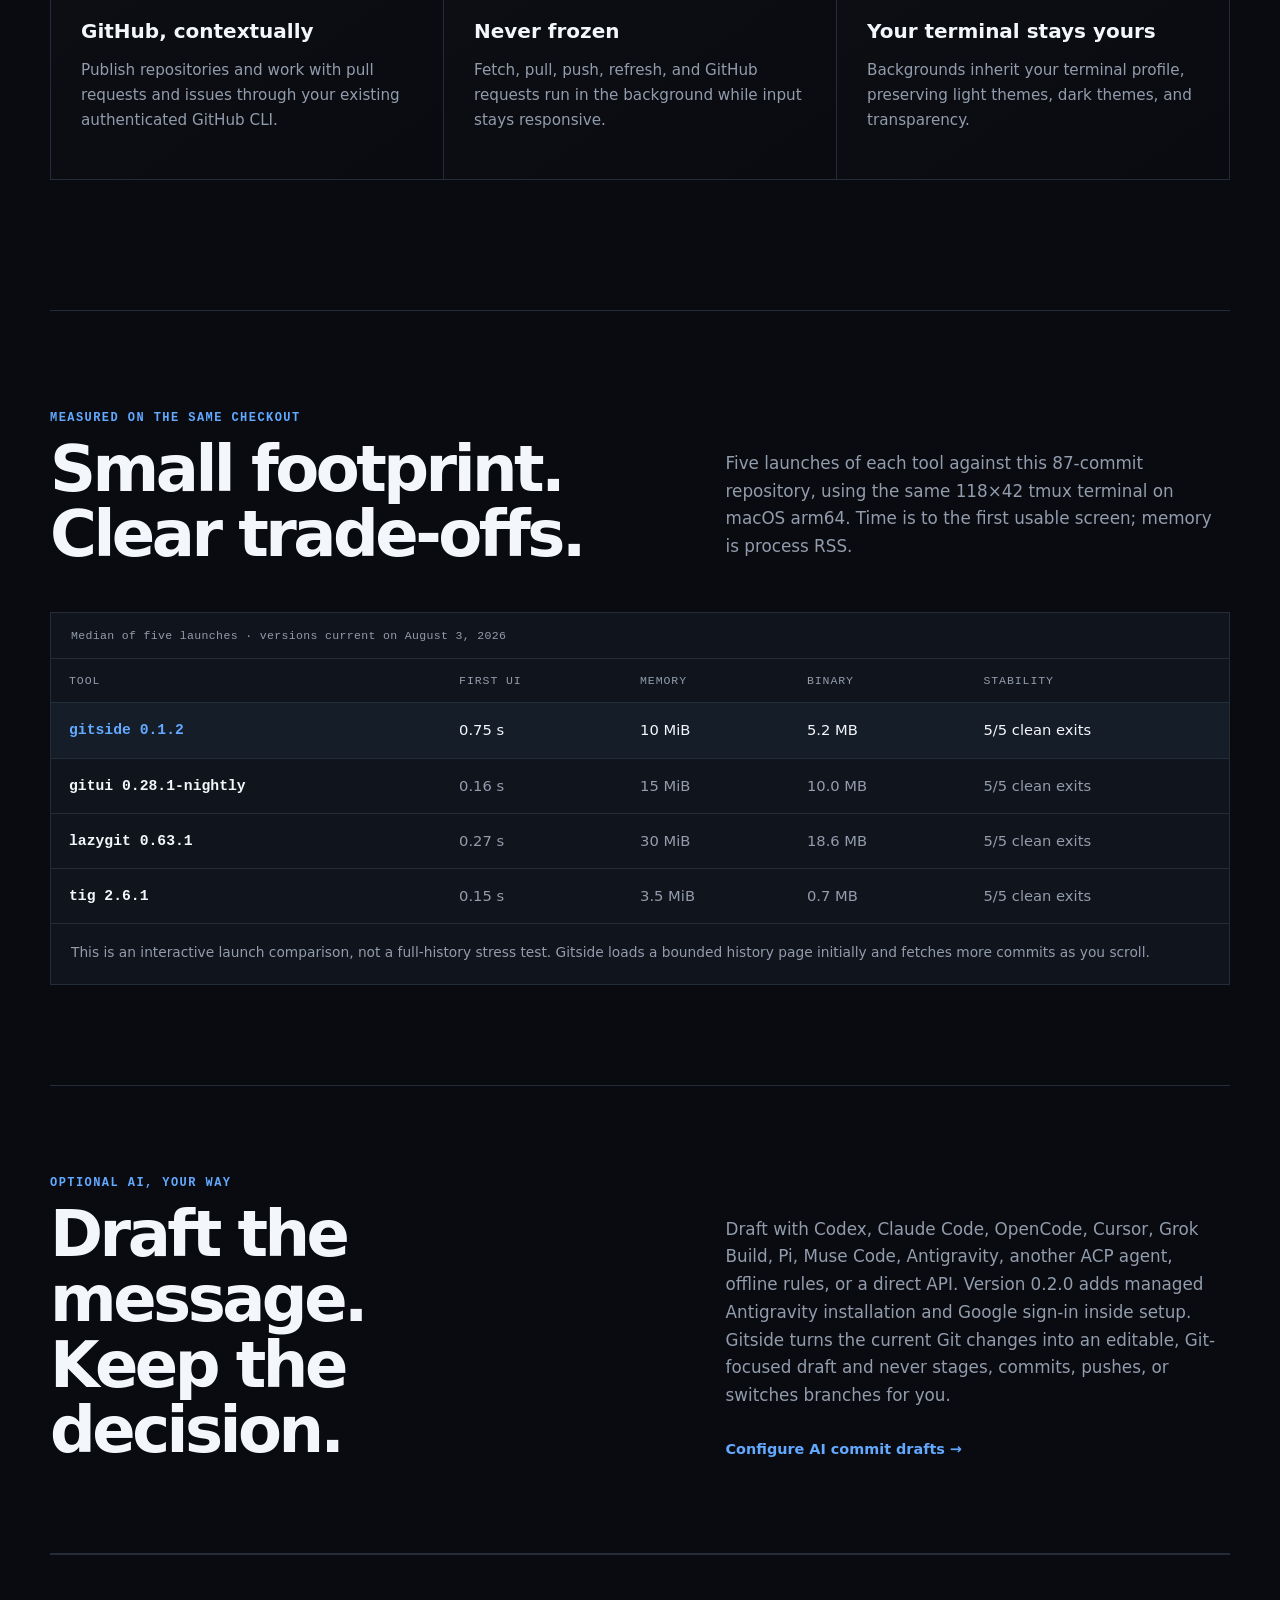
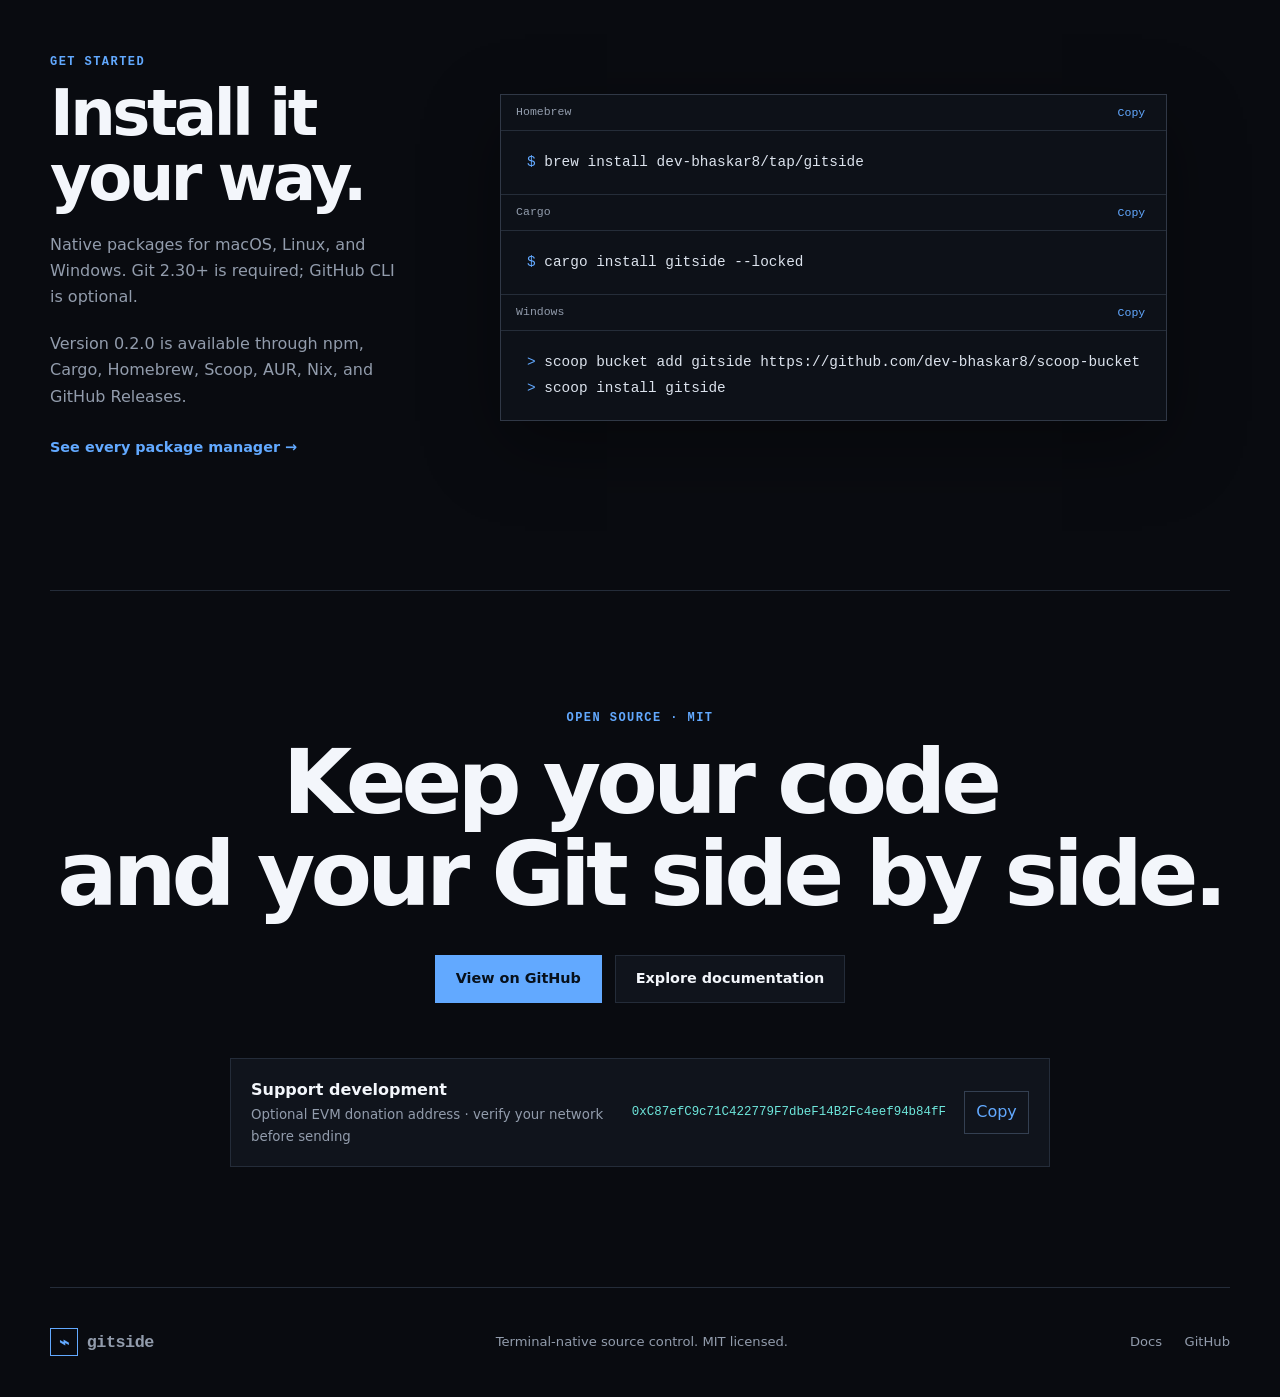
==== commit b22af84f: "Confirm npm and Cargo 0.2.0 are publicly available" ====
--- a/site/index.html
+++ b/site/index.html
@@ -94,7 +94,7 @@
       </section>
 
       <section id="install" class="install section-shell">
-        <div><p class="kicker">Get started</p><h2>Install it<br />your way.</h2><p>Native packages for macOS, Linux, and Windows. Git 2.30+ is required; GitHub CLI is optional.</p><p>Version 0.2.0 is available through Cargo, Homebrew, Scoop, AUR, Nix, and GitHub Releases. npm currently installs 0.1.2.</p><a class="text-link" href="docs/#install">See every package manager →</a></div>
+        <div><p class="kicker">Get started</p><h2>Install it<br />your way.</h2><p>Native packages for macOS, Linux, and Windows. Git 2.30+ is required; GitHub CLI is optional.</p><p>Version 0.2.0 is available through npm, Cargo, Homebrew, Scoop, AUR, Nix, and GitHub Releases.</p><a class="text-link" href="docs/#install">See every package manager →</a></div>
         <div class="install-card">
           <div class="install-card-top"><span>Homebrew</span><button class="copy" data-copy="brew install dev-bhaskar8/tap/gitside" aria-label="Copy Homebrew command">Copy</button></div>
           <pre><code><span>$</span> brew install dev-bhaskar8/tap/gitside</code></pre>
